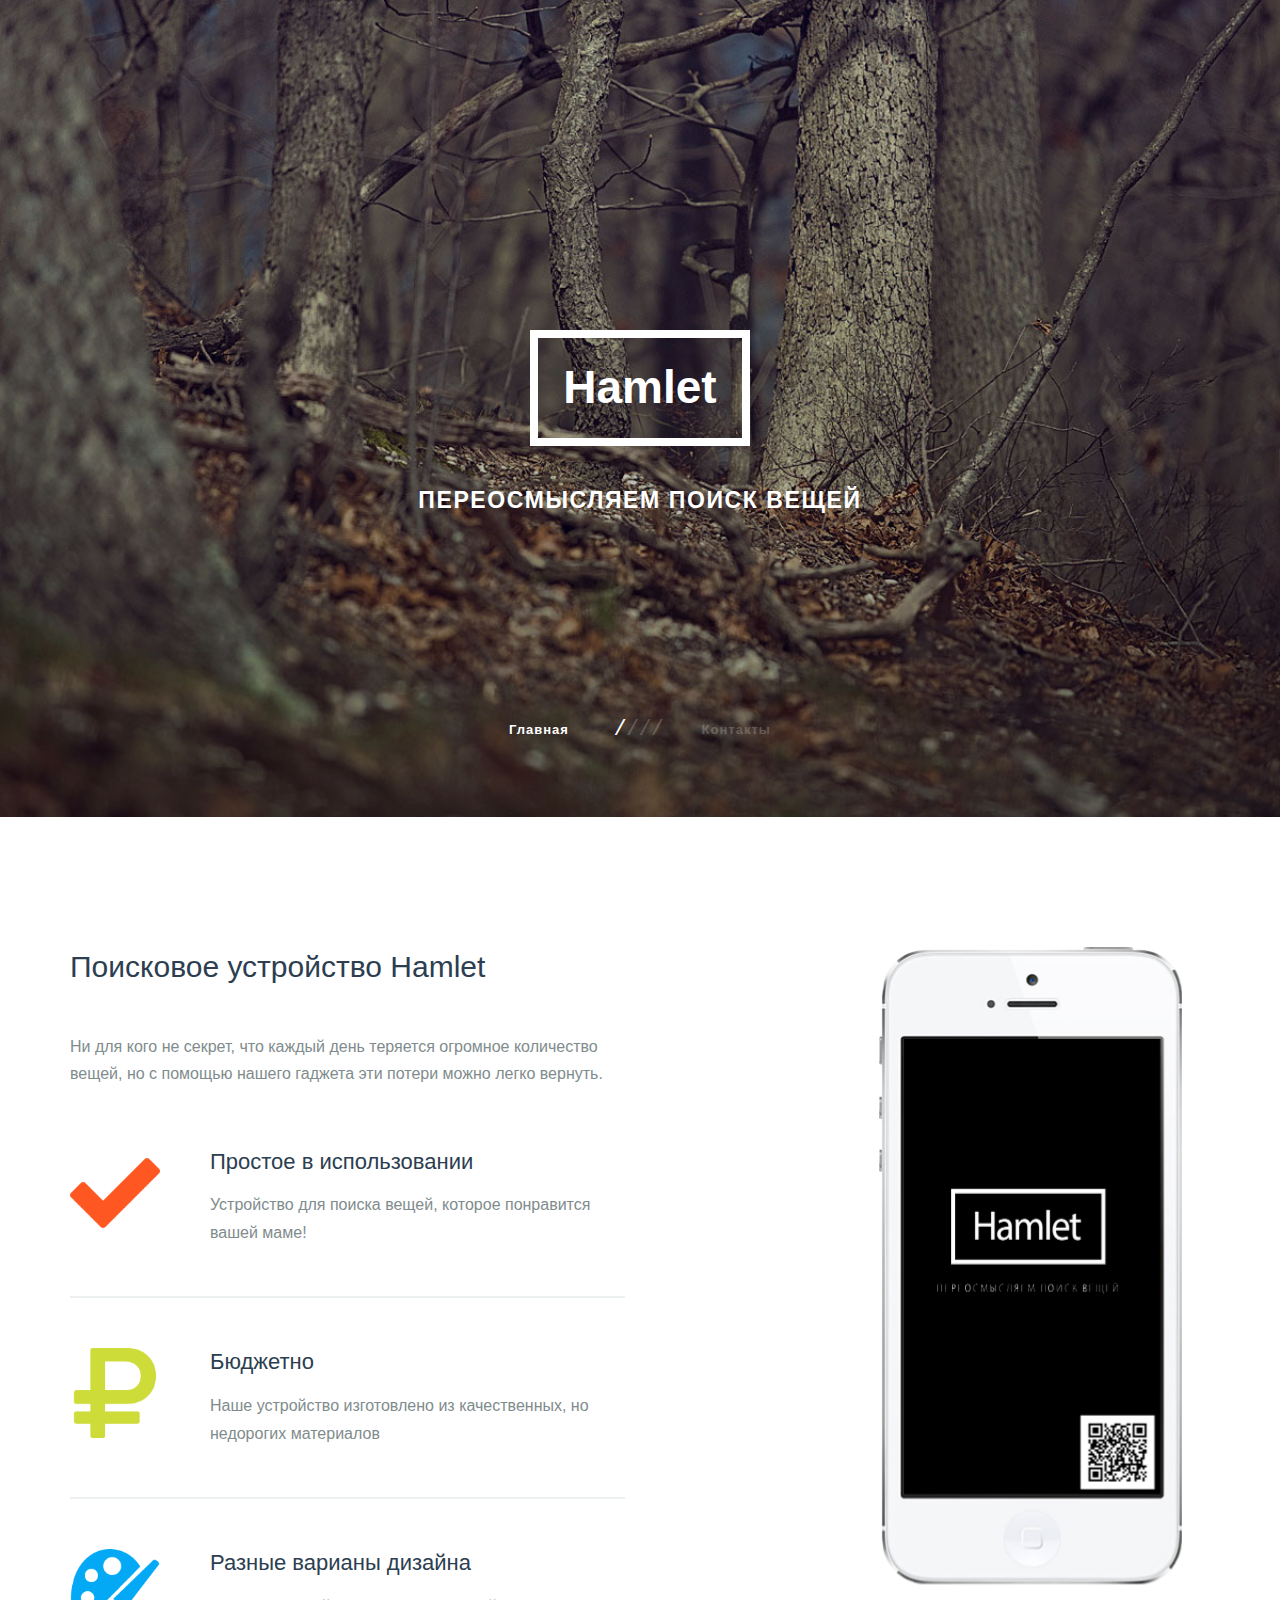
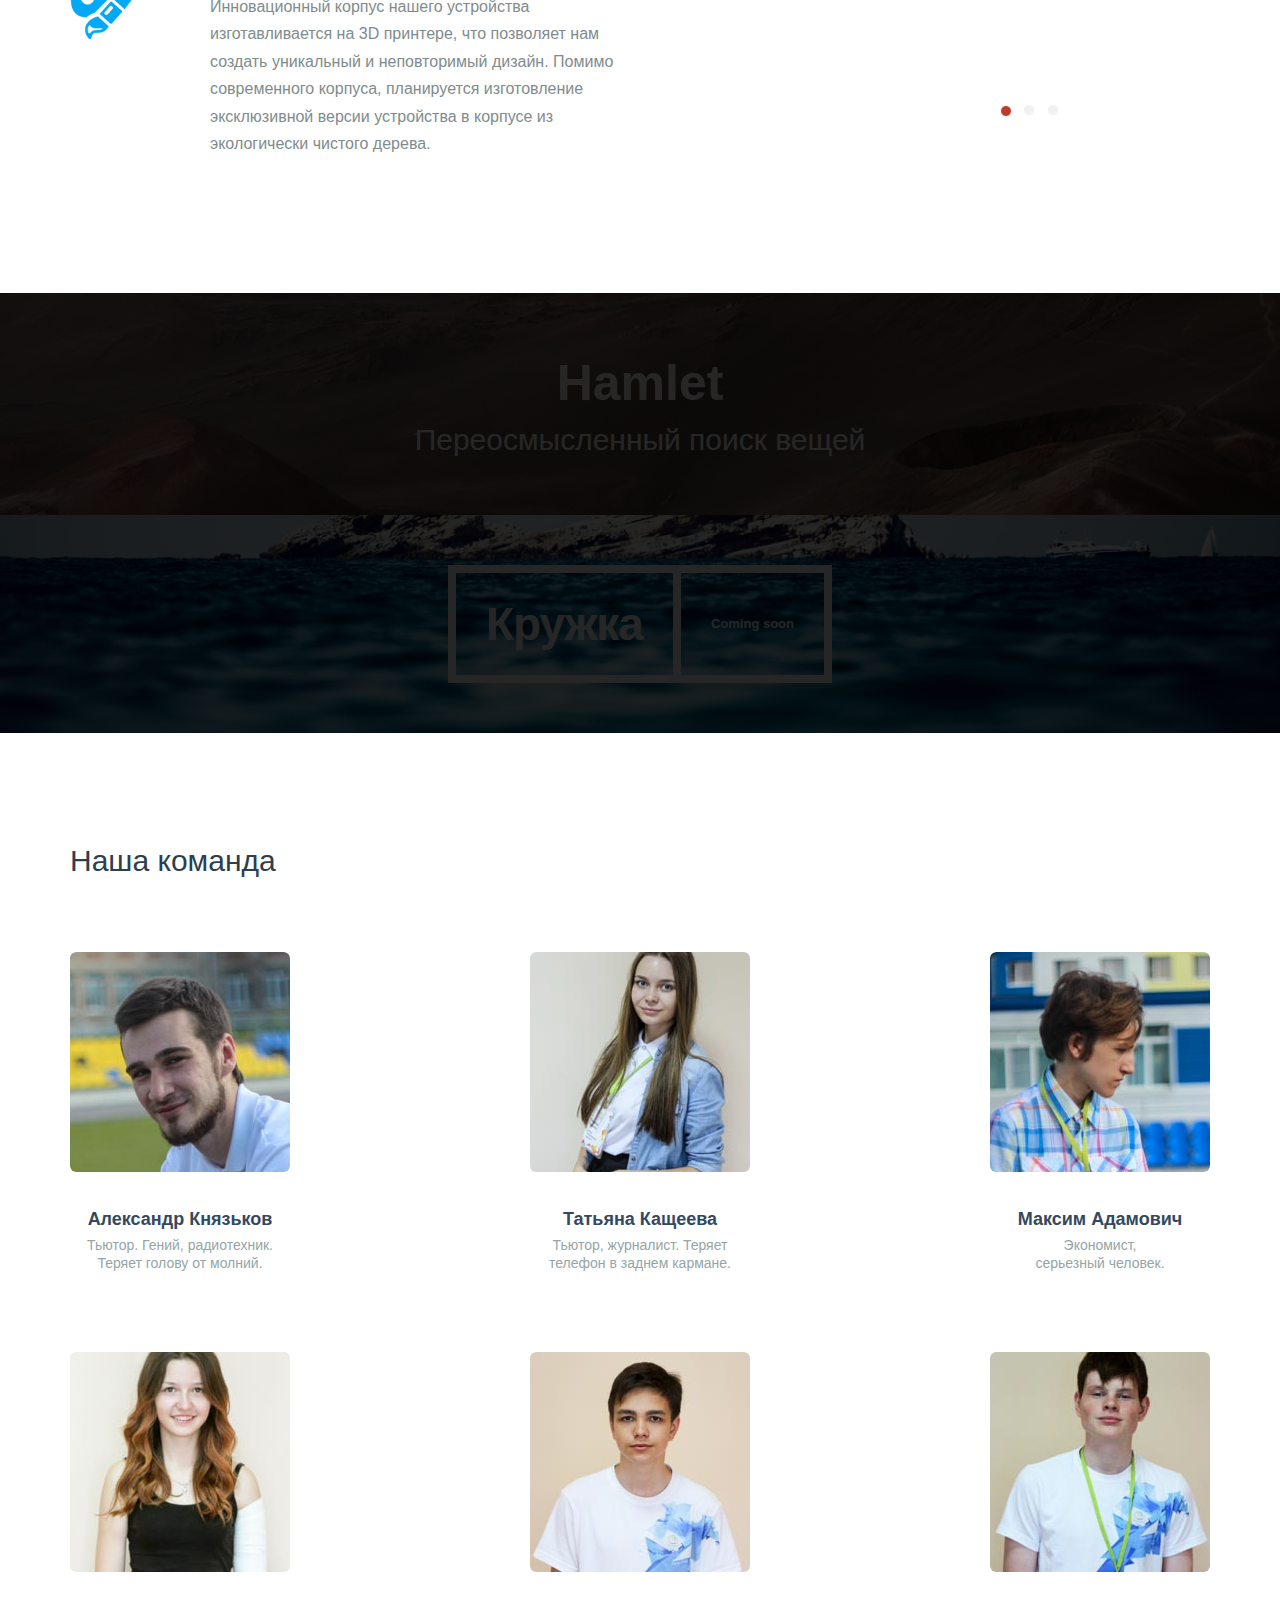
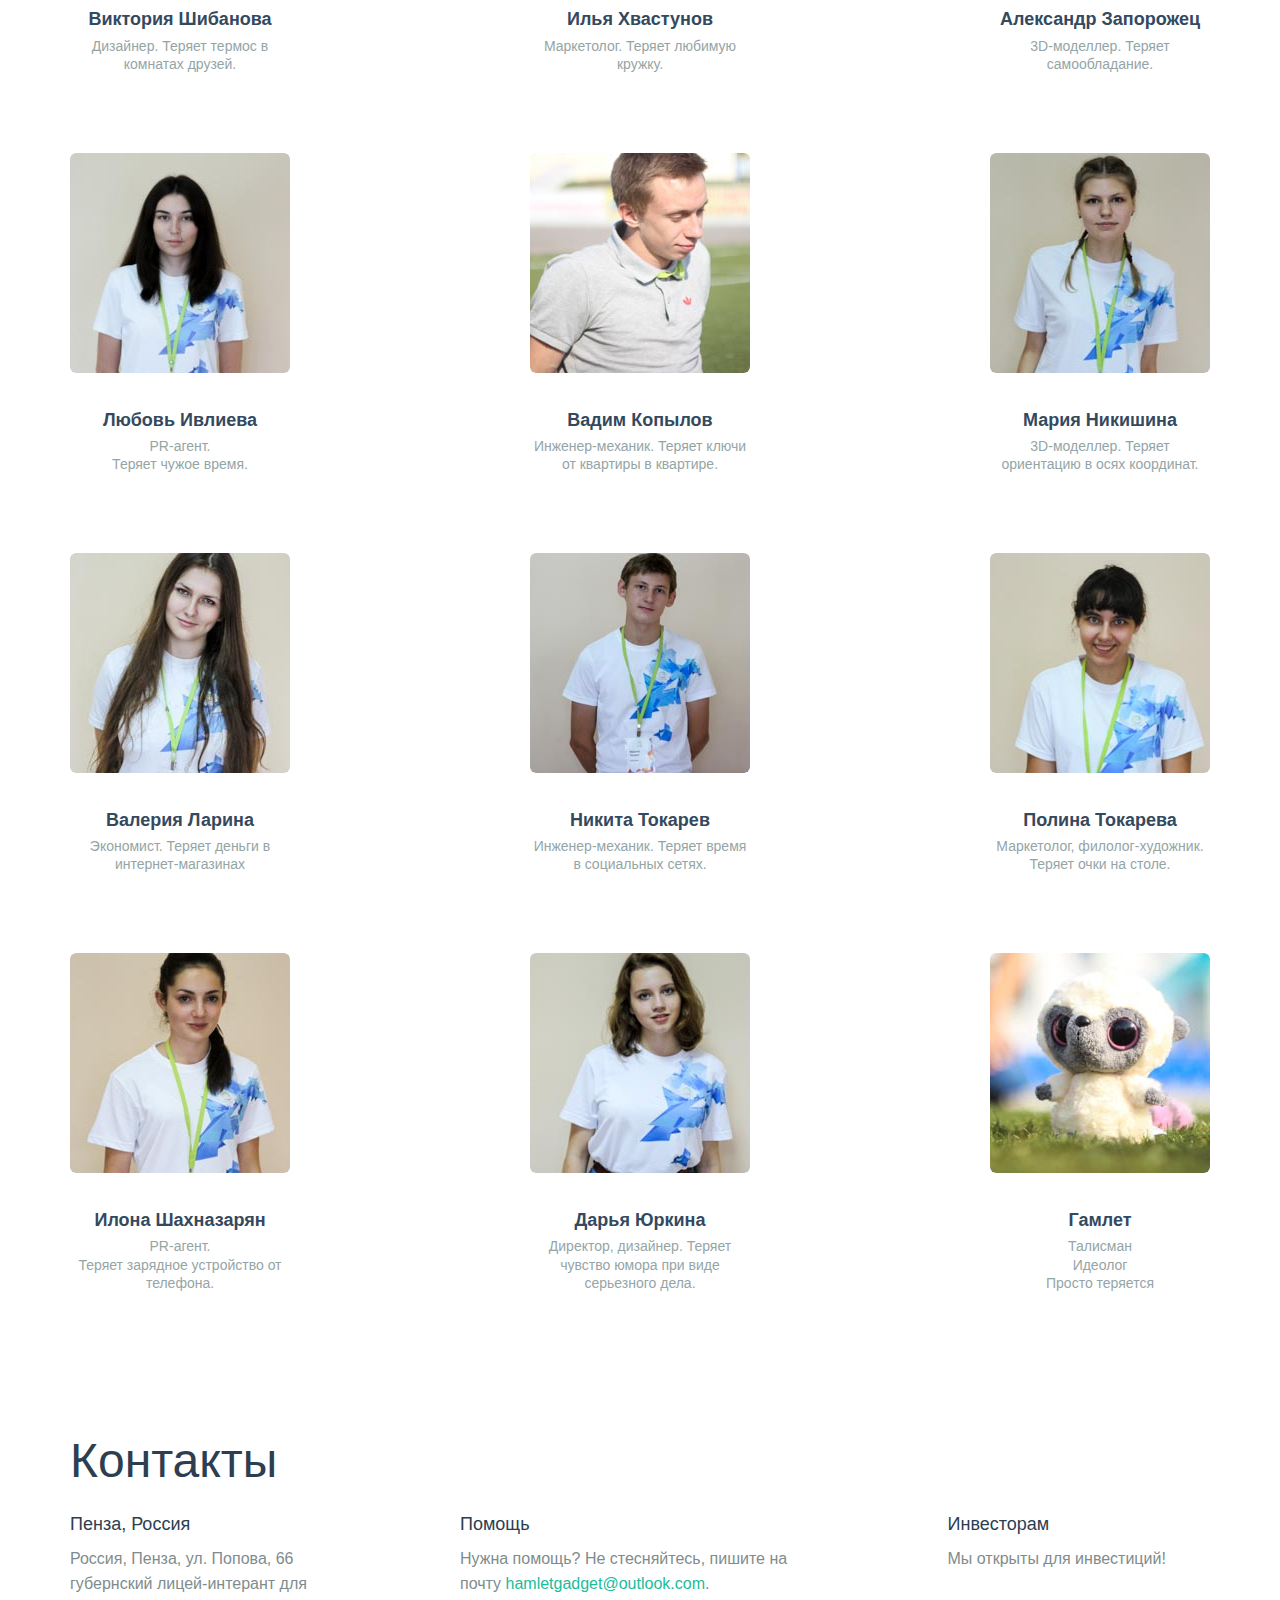
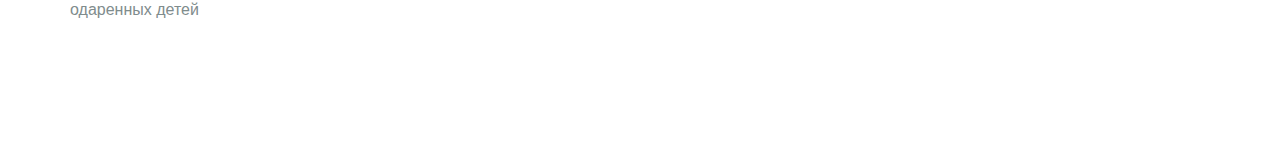
==== index.html @ 551af7e6 "TeenGrad Day One Edition" ====
<!DOCTYPE html>
    <!-- 
    ************ Project Description ************
    Project name:
    Short description:
    Project theme:
    Team:
    Web-developer:
    Notes:
    ************ Project Description ************ -->
    <html lang="en">
      <head>
        <meta charset="utf-8">
        <title>Hamlet - Переосмысленный поиск вещей</title>
        <meta name="apple-mobile-web-app-capable" content="yes" />
        <meta name="viewport" content="width=device-width, initial-scale=1.0, maximum-scale=1.0, user-scalable=no" />
        <meta name="apple-mobile-web-app-status-bar-style" content="black" />
         <!-- Including a lots of things! Probably, I don't know that made this fragment of a code! Certainly I joked!-->
        <link rel="shortcut icon" href="flat-ui/images/favicon.ico">
        <link rel="stylesheet" href="flat-ui/bootstrap/css/bootstrap.css">
        <link rel="stylesheet" href="flat-ui/css/flat-ui.css">
        <!-- end -->
        <!-- Using only with Flat-UI (free)-->
        <link rel="stylesheet" href="common-files/css/icon-font.css">
        <!-- end -->
        <!-- Including CSS files to our project! Do you know for what?-->
        <link rel="stylesheet" href="common-files/css/animations.css">
        <link rel="stylesheet" href="ui-kit/ui-kit-header/css/ui-kit-styles.css">
        <link rel="stylesheet" href="ui-kit/ui-kit-content/css/ui-kit-styles.css">
        <link rel="stylesheet" href="ui-kit/ui-kit-projects/css/ui-kit-styles.css">
        <link rel="stylesheet" href="ui-kit/ui-kit-crew/css/ui-kit-styles.css">
        <link rel="stylesheet" href="ui-kit/ui-kit-contacts/css/ui-kit-styles.css">
        <link rel="stylesheet" href="ui-kit/ui-kit-footer/css/ui-kit-styles.css">
          
        <!-- end -->
      </head>
      <body>
        <style>
body {
    padding-top: 0
}
        </style>

<section class="header-9-sub bg-midnight-blue">
    <div class="background">&nbsp;</div>
    <div class="container">
        <div class="row">
            <div class="col-sm-6 col-sm-offset-3">
                <div class="hero-unit bordered">
                    <p class="wide-text">Hamlet</p>
                </div>
                <p class="wide-text text-warning">Переосмысляем поиск вещей</p>
            </div>
        </div>
        <div class="nav-steps">
            <a href="#" class="active">Главная</a>
            <div class="steps-selectors">
                <a href="#" class="active">/</a>
                <a href="#features">/</a>
                <a href="#projects">/</a>
                <a href="#team">/</a>
            </div>
            <a href="#contacts">Контакты</a>
        </div>
    </div>
</section>

<section class="content-10">
    <div class="container" id="features">
        <div class="row">
            <div class="col-sm-6">
                <h3>Поисковое устройство Hamlet</h3>
                <p>Ни для кого не секрет, что каждый день теряется огромное количество вещей, но с помощью нашего гаджета эти потери можно легко вернуть. </p>
                <div class="features">
                    <div class="box">
                        <img src="common-files/img/icons/Checked.png" width="90" height="90" alt="">
                        <h6>Простое в использовании</h6>
                        <p>Устройство для поиска вещей, которое понравится вашей маме!</p>
                    </div>
                    <div class="box">
                        <img src="common-files/img/icons/Ruble.png" width="90" height="90" alt="">
                        <h6>Бюджетно</h6>
                        <p>Наше устройство изготовлено из качественных, но недорогих материалов</p>
                    </div>
                    <div class="box">
                        <img src="common-files/img/icons/Design.png" width="90" height="90" alt="">
                        <h6>Разные варианы дизайна</h6>
                        <p>Инновационный корпус нашего устройства изготавливается на 3D принтере, что позволяет нам создать уникальный и неповторимый дизайн. Помимо современного корпуса, планируется изготовление эксклюзивной версии устройства в корпусе из экологически чистого дерева.</p>
                    </div>
                </div>
            </div>
            <div class="col-sm-4 col-sm-offset-2 text-center">
                <div id="c-10_myCarousel" class="carousel slide">
                    <div class="carousel-inner">
                        <div class="item active">
                            <img src="common-files/img/content/iphone@2x.png" width="303" height="636" alt="">
                        </div>
                        <div class="item">
                            <img src="common-files/img/content/iphone-n@2x.png" width="303" height="636" alt="">
                        </div>
                        <div class="item">
                            <img src="common-files/img/content/iphone@2x.png" width="303" height="636" alt="">
                        </div>
                    </div>
                    <ol class="carousel-indicators">
                        <li data-target="#c-10_myCarousel" data-slide-to="0" class="active"></li>
                        <li data-target="#c-10_myCarousel" data-slide-to="1"></li>
                        <li data-target="#c-10_myCarousel" data-slide-to="2"></li>
                    </ol>
                </div>
            </div>
        </div>
    </div>
</section>
<section class="projects-2" id="projects">
    <div class="project-1 v-center">
        <div><!--v-center-->
            <div class="container">
                <h1>Hamlet</h1>
                <p>Переосмысленный поиск вещей</p>
            </div>
            <!--/.container-->
        </div>
        <!--/v-center-->
    </div>
    <div class="project-2 v-center">
        <div><!--v-center-->
            <div class="container">
                <div class="hero-unit">
                    <h1>Кружка</h1>
                    <p>Coming soon</p>
                </div>
            </div>
            <!--/.container-->
        </div>
        <!--/v-center-->
    </div>
</section>
<section class="crew-1" id="team">
    <div class="container">
        <h3>Наша команда</h3>
        <div class="members">
            <div class="member-wrapper">
                <div class="member">
                    <div class="photo-wrapper">
                        <div class="photo"><img src="common-files/img/team/hamlet-11.jpg" alt="" style="display: none;"></div>
                        <div class="overlay"><span class="fui-eye"></span></div>
                    </div>
                    <div class="info">
                        <div class="name">Александр Князьков </div>
                        Тьютор. Гений, радиотехник. Теряет голову от молний.
                    </div>
                </div>
            </div>
            <div class="member-wrapper">
                <div class="member">
                    <div class="photo-wrapper">
                        <div class="photo"><img src="common-files/img/team/hamlet-10.jpg" alt="" style="display: none;"></div>
                        <div class="overlay"><span class="fui-eye"></span></div>
                    </div>
                    <div class="info">
                        <div class="name">Татьяна Кащеева </div>
                       Тьютор, журналист. Теряет телефон в заднем кармане.
                    </div>
                </div>
            </div>
            <div class="member-wrapper">
                <div class="member">
                    <div class="photo-wrapper">
                        <div class="photo"><img src="common-files/img/team/hamlet-12.jpg" alt="" style="display: none;"></div>
                        <div class="overlay"><span class="fui-eye"></span></div>
                    </div>
                    <div class="info">
                        <div class="name">Максим Адамович </div>
                        Экономист, </br>серьезный человек.
                    </div>
                </div>
            </div>
        </div>
        <div class="members">
            <div class="member-wrapper">
                <div class="member">
                    <div class="photo-wrapper">
                        <div class="photo"><img src="common-files/img/team/hamlet-4.jpg" alt="" style="display: none;"></div>
                        <div class="overlay"><span class="fui-eye"></span></div>
                    </div>
                    <div class="info">
                        <div class="name">Виктория Шибанова </div>
                        Дизайнер. Теряет термос в комнатах друзей.
                    </div>
                </div>
            </div>
            <div class="member-wrapper">
                <div class="member">
                    <div class="photo-wrapper">
                        <div class="photo"><img src="common-files/img/team/hamlet-1.jpg" alt="" style="display: none;"></div>
                        <div class="overlay"><span class="fui-eye"></span></div>
                    </div>
                    <div class="info">
                        <div class="name">Илья Хвастунов </div>
                        Маркетолог. Теряет любимую кружку.
                    </div>
                </div>
            </div>
            <div class="member-wrapper">
                <div class="member">
                    <div class="photo-wrapper">
                        <div class="photo"><img src="common-files/img/team/hamlet-2.jpg" alt="" style="display: none;"></div>
                        <div class="overlay"><span class="fui-eye"></span></div>
                    </div>
                    <div class="info">
                        <div class="name">Александр Запорожец </div>
                        3D-моделлер. Теряет самообладание.
                    </div>
                </div>
            </div>
        </div>
                <div class="members">
            <div class="member-wrapper">
                <div class="member">
                    <div class="photo-wrapper">
                        <div class="photo"><img src="common-files/img/team/hamlet-8.jpg" alt="" style="display: none;"></div>
                        <div class="overlay"><span class="fui-eye"></span></div>
                    </div>
                    <div class="info">
                        <div class="name">Любовь Ивлиева   </div>
                        PR-агент.</br>Теряет чужое время.
                    </div>
                </div>
            </div>
            <div class="member-wrapper">
                <div class="member">
                    <div class="photo-wrapper">
                        <div class="photo"><img src="common-files/img/team/hamlet-15.jpg" alt="" style="display: none;"></div>
                        <div class="overlay"><span class="fui-eye"></span></div>
                    </div>
                    <div class="info">
                        <div class="name">Вадим Копылов </div>
                        Инженер-механик. Теряет ключи от квартиры в квартире.
                    </div>
                </div>
            </div>
            <div class="member-wrapper">
                <div class="member">
                    <div class="photo-wrapper">
                        <div class="photo"><img src="common-files/img/team/hamlet-6.jpg" alt="" style="display: none;"></div>
                        <div class="overlay"><span class="fui-eye"></span></div>
                    </div>
                    <div class="info">
                        <div class="name">Мария Никишина </div>
                        3D-моделлер. Теряет ориентацию в осях координат. 
                    </div>
                </div>
            </div>
            </div>
        <div class="members">
            <div class="member-wrapper">
                <div class="member">
                    <div class="photo-wrapper">
                        <div class="photo"><img src="common-files/img/team/hamlet-7.jpg" alt="" style="display: none;"></div>
                        <div class="overlay"><span class="fui-eye"></span></div>
                    </div>
                    <div class="info">
                        <div class="name">Валерия Ларина</div>
                       Экономист. Теряет деньги в интернет-магазинах
                    </div>
                </div>
            </div>
            <div class="member-wrapper">
                <div class="member">
                    <div class="photo-wrapper">
                        <div class="photo"><img src="common-files/img/team/hamlet-14.jpg" alt="" style="display: none;"></div>
                        <div class="overlay"><span class="fui-eye"></span></div>
                    </div>
                    <div class="info">
                        <div class="name">Никита Токарев  </div>
Инженер-механик. Теряет время в социальных сетях.
                    </div>
                </div>
            </div>
<div class="member-wrapper">
                <div class="member">
                    <div class="photo-wrapper">
                        <div class="photo"><img src="common-files/img/team/hamlet-3.jpg" alt="" style="display: none;"></div>
                        <div class="overlay"><span class="fui-eye"></span></div>
                    </div>
                    <div class="info">
                        <div class="name">Полина Токарева </div>
Маркетолог, филолог-художник. Теряет очки на столе.
                    </div>
                </div>
            </div>
        </div>
                    <div class="members">
            <div class="member-wrapper">
                <div class="member">
                    <div class="photo-wrapper">
                        <div class="photo"><img src="common-files/img/team/hamlet-5.jpg" alt="" style="display: none;"></div>
                        <div class="overlay"><span class="fui-eye"></span></div>
                    </div>
                    <div class="info">
                        <div class="name">Илона Шахназарян </div>
                        PR-агент.</br> Теряет зарядное устройство от телефона.
                    </div>
                </div>
            </div>
            <div class="member-wrapper">
                <div class="member">
                    <div class="photo-wrapper">
                        <div class="photo"><img src="common-files/img/team/hamlet-9.jpg" alt="" style="display: none;"></div>
                        <div class="overlay"><span class="fui-eye"></span></div>
                    </div>
                    <div class="info">
                        <div class="name">Дарья Юркина </div>
Директор, дизайнер. Теряет чувство юмора при виде серьезного дела.
                    </div>
                </div>
            </div>
<div class="member-wrapper">
                <div class="member">
                    <div class="photo-wrapper">
                        <div class="photo"><img src="common-files/img/team/hamlet-13.jpg" alt="" style="display: none;"></div>
                        <div class="overlay"><span class="fui-eye"></span></div>
                    </div>
                    <div class="info">
                        <div class="name">Гамлет</div>
                        Талисман</br>
                        Идеолог</br> 
                        Просто теряется</br>   
                    </div>
                </div>
            </div>
        </div>
    </div>
    <!--/.container-->
</section>
<section class="contacts-5" id="contacts">
    <div class="container">
        <h1>Контакты</h1>
        <div class="row">
            <div class="col-sm-3">
                <div class="box box-first">
                    <h6>Пенза, Россия</h6>
                    <p>Россия,	Пенза,	ул. Попова, 66 губернский лицей-интерант для одаренных детей</p>
                </div>
                <br class="hidden-xs">
            </div>
            <div class="col-sm-4 col-sm-offset-1 box">
                <h6>Помощь</h6>
                <p>Нужна помощь? Не стесняйтесь, пишите на почту <a href="malito:hamletgadget@outlook.com">hamletgadget@outlook.com</a>.</p>
            </div>
            <div class="col-sm-3 col-sm-offset-1 box">
                <h6>Инвесторам</h6>
                <p>Мы открыты для инвестиций!</p>
            </div>
        </div>
    </div>
</section>

    <!-- Professional secret of web-dev Ilya Khvastunov -->
    <script src="common-files/js/jquery-1.10.2.min.js"></script>
    <script src="flat-ui/js/bootstrap.min.js"></script>
    <script src="common-files/js/modernizr.custom.js"></script>
    <script src="common-files/js/page-transitions.js"></script>
    <script src="common-files/js/jquery.backgroundvideo.min.js"></script>
    <script src="common-files/js/froogaloop.min.js"></script>
    <script src="common-files/js/startup-kit.js"></script>
      </body>
      <!--
      *** Developer Copyright ***
      © Copyright 2014 Ilya Khvastunov - *Project name*
      All rights reserved!
      !-->
      </html>
---- flat-ui/css/flat-ui.css ----
@font-face {
  font-family: 'Lato';
  src: url('../fonts/lato/lato-black.eot');
  src: url('../fonts/lato/lato-black.eot?#iefix') format('embedded-opentype'), url('../fonts/lato/lato-black.woff') format('woff'), url('../fonts/lato/lato-black.ttf') format('truetype'), url('../fonts/lato/lato-black.svg#latoblack') format('svg');
  font-weight: 900;
  font-style: normal;
}
@font-face {
  font-family: 'Lato';
  src: url('../fonts/lato/lato-bold.eot');
  src: url('../fonts/lato/lato-bold.eot?#iefix') format('embedded-opentype'), url('../fonts/lato/lato-bold.woff') format('woff'), url('../fonts/lato/lato-bold.ttf') format('truetype'), url('../fonts/lato/lato-bold.svg#latobold') format('svg');
  font-weight: bold;
  font-style: normal;
}
@font-face {
  font-family: 'Lato';
  src: url('../fonts/lato/lato-bolditalic.eot');
  src: url('../fonts/lato/lato-bolditalic.eot?#iefix') format('embedded-opentype'), url('../fonts/lato/lato-bolditalic.woff') format('woff'), url('../fonts/lato/lato-bolditalic.ttf') format('truetype'), url('../fonts/lato/lato-bolditalic.svg#latobold-italic') format('svg');
  font-weight: bold;
  font-style: italic;
}
@font-face {
  font-family: 'Lato';
  src: url('../fonts/lato/lato-italic.eot');
  src: url('../fonts/lato/lato-italic.eot?#iefix') format('embedded-opentype'), url('../fonts/lato/lato-italic.woff') format('woff'), url('../fonts/lato/lato-italic.ttf') format('truetype'), url('../fonts/lato/lato-italic.svg#latoitalic') format('svg');
  font-weight: normal;
  font-style: italic;
}
@font-face {
  font-family: 'Lato';
  src: url('../fonts/lato/lato-light.eot');
  src: url('../fonts/lato/lato-light.eot?#iefix') format('embedded-opentype'), url('../fonts/lato/lato-light.woff') format('woff'), url('../fonts/lato/lato-light.ttf') format('truetype'), url('../fonts/lato/lato-light.svg#latolight') format('svg');
  font-weight: 300;
  font-style: normal;
}
@font-face {
  font-family: 'Lato';
  src: url('../fonts/lato/lato-regular.eot');
  src: url('../fonts/lato/lato-regular.eot?#iefix') format('embedded-opentype'), url('../fonts/lato/lato-regular.woff') format('woff'), url('../fonts/lato/lato-regular.ttf') format('truetype'), url('../fonts/lato/lato-regular.svg#latoregular') format('svg');
  font-weight: normal;
  font-style: normal;
}
@font-face {
  font-family: "Flat-UI-Icons";
  src: url('../fonts/flat-ui-icons-regular.eot');
  src: url('../fonts/flat-ui-icons-regular.eot?#iefix') format('embedded-opentype'), url('../fonts/flat-ui-icons-regular.woff') format('woff'), url('../fonts/flat-ui-icons-regular.ttf') format('truetype'), url('../fonts/flat-ui-icons-regular.svg#flat-ui-icons-regular') format('svg');
  font-weight: normal;
  font-style: normal;
}
/* Use the following CSS code if you want to use data attributes for inserting your icons */
[data-icon]:before {
  font-family: 'Flat-UI-Icons';
  content: attr(data-icon);
  speak: none;
  font-weight: normal;
  font-variant: normal;
  text-transform: none;
  -webkit-font-smoothing: antialiased;
  -moz-osx-font-smoothing: grayscale;
}
/* Use the following CSS code if you want to have a class per icon */
/*
Instead of a list of all class selectors,
you can use the generic selector below, but it's slower:
[class*="fui-"] {
*/
.fui-arrow-right,
.fui-arrow-left,
.fui-cmd,
.fui-check-inverted,
.fui-heart,
.fui-location,
.fui-plus,
.fui-check,
.fui-cross,
.fui-list,
.fui-new,
.fui-video,
.fui-photo,
.fui-volume,
.fui-time,
.fui-eye,
.fui-chat,
.fui-search,
.fui-user,
.fui-mail,
.fui-lock,
.fui-gear,
.fui-radio-unchecked,
.fui-radio-checked,
.fui-checkbox-unchecked,
.fui-checkbox-checked,
.fui-calendar-solid,
.fui-pause,
.fui-play,
.fui-check-inverted-2 {
  display: inline-block;
  font-family: 'Flat-UI-Icons';
  speak: none;
  font-style: normal;
  font-weight: normal;
  font-variant: normal;
  text-transform: none;
  -webkit-font-smoothing: antialiased;
  -moz-osx-font-smoothing: grayscale;
}
.fui-arrow-right:before {
  content: "\e02c";
}
.fui-arrow-left:before {
  content: "\e02d";
}
.fui-cmd:before {
  content: "\e02f";
}
.fui-check-inverted:before {
  content: "\e006";
}
.fui-heart:before {
  content: "\e007";
}
.fui-location:before {
  content: "\e008";
}
.fui-plus:before {
  content: "\e009";
}
.fui-check:before {
  content: "\e00a";
}
.fui-cross:before {
  content: "\e00b";
}
.fui-list:before {
  content: "\e00c";
}
.fui-new:before {
  content: "\e00d";
}
.fui-video:before {
  content: "\e00e";
}
.fui-photo:before {
  content: "\e00f";
}
.fui-volume:before {
  content: "\e010";
}
.fui-time:before {
  content: "\e011";
}
.fui-eye:before {
  content: "\e012";
}
.fui-chat:before {
  content: "\e013";
}
.fui-search:before {
  content: "\e01c";
}
.fui-user:before {
  content: "\e01d";
}
.fui-mail:before {
  content: "\e01e";
}
.fui-lock:before {
  content: "\e01f";
}
.fui-gear:before {
  content: "\e024";
}
.fui-radio-unchecked:before {
  content: "\e02b";
}
.fui-radio-checked:before {
  content: "\e032";
}
.fui-checkbox-unchecked:before {
  content: "\e033";
}
.fui-checkbox-checked:before {
  content: "\e034";
}
.fui-calendar-solid:before {
  content: "\e022";
}
.fui-pause:before {
  content: "\e03b";
}
.fui-play:before {
  content: "\e03c";
}
.fui-check-inverted-2:before {
  content: "\e000";
}
.dropdown-arrow-inverse {
  border-bottom-color: #34495e !important;
  border-top-color: #34495e !important;
}
body {
  font-family: "Lato", Helvetica, Arial, sans-serif;
  font-size: 18px;
  line-height: 1.72222;
  color: #34495e;
  background-color: #ffffff;
}
a {
  color: #16a085;
  text-decoration: none;
  -webkit-transition: 0.25s;
  transition: 0.25s;
}
a:hover,
a:focus {
  color: #1abc9c;
  text-decoration: none;
}
a:focus {
  outline: none;
}
.img-rounded {
  border-radius: 6px;
}
.img-thumbnail {
  padding: 4px;
  line-height: 1.72222;
  background-color: #ffffff;
  border: 2px solid #bdc3c7;
  border-radius: 6px;
  -webkit-transition: all 0.25s ease-in-out;
  transition: all 0.25s ease-in-out;
  display: inline-block;
  max-width: 100%;
  height: auto;
}
.img-comment {
  font-size: 15px;
  line-height: 1.2;
  font-style: italic;
  margin: 24px 0;
}
h1,
h2,
h3,
h4,
h5,
h6,
.h1,
.h2,
.h3,
.h4,
.h5,
.h6 {
  font-family: inherit;
  font-weight: 700;
  line-height: 1.1;
  color: inherit;
}
h1 small,
h2 small,
h3 small,
h4 small,
h5 small,
h6 small,
.h1 small,
.h2 small,
.h3 small,
.h4 small,
.h5 small,
.h6 small {
  color: #e7e9ec;
}
h1,
h2,
h3 {
  margin-top: 30px;
  margin-bottom: 15px;
}
h4,
h5,
h6 {
  margin-top: 15px;
  margin-bottom: 15px;
}
h6 {
  font-weight: normal;
}
h1,
.h1 {
  font-size: 61px;
}
h2,
.h2 {
  font-size: 53px;
}
h3,
.h3 {
  font-size: 40px;
}
h4,
.h4 {
  font-size: 29px;
}
h5,
.h5 {
  font-size: 28px;
}
h6,
.h6 {
  font-size: 24px;
}
p {
  font-size: 18px;
  line-height: 1.72222;
  margin: 0 0 15px;
}
.lead {
  margin-bottom: 30px;
  font-size: 28px;
  line-height: 1.46428571;
  font-weight: 300;
}
@media (min-width: 768px) {
  .lead {
    font-size: 30.006px;
  }
}
small,
.small {
  font-size: 83%;
  line-height: 2.067;
}
.text-muted {
  color: #bdc3c7;
}
.text-inverse {
  color: #ffffff;
}
.text-primary {
  color: #1abc9c;
}
a.text-primary:hover {
  color: #15967d;
}
.text-warning {
  color: #f1c40f;
}
a.text-warning:hover {
  color: #c19d0c;
}
.text-danger {
  color: #e74c3c;
}
a.text-danger:hover {
  color: #b93d30;
}
.text-success {
  color: #2ecc71;
}
a.text-success:hover {
  color: #25a35a;
}
.text-info {
  color: #3498db;
}
a.text-info:hover {
  color: #2a7aaf;
}
.bg-primary {
  color: #ffffff;
  background-color: #34495e;
}
a.bg-primary:hover {
  background-color: #222f3d;
}
.bg-success {
  background-color: #dff0d8;
}
a.bg-success:hover {
  background-color: #c1e2b3;
}
.bg-info {
  background-color: #d9edf7;
}
a.bg-info:hover {
  background-color: #afd9ee;
}
.bg-warning {
  background-color: #fcf8e3;
}
a.bg-warning:hover {
  background-color: #f7ecb5;
}
.bg-danger {
  background-color: #f2dede;
}
a.bg-danger:hover {
  background-color: #e4b9b9;
}
.page-header {
  padding-bottom: 14px;
  margin: 60px 0 30px;
  border-bottom: 1px solid #e7e9ec;
}
ul,
ol {
  margin-bottom: 15px;
}
dl {
  margin-bottom: 30px;
}
dt,
dd {
  line-height: 1.72222;
}
@media (min-width: 768px) {
  .dl-horizontal dt {
    width: 160px;
  }
  .dl-horizontal dd {
    margin-left: 180px;
  }
}
abbr[title],
abbr[data-original-title] {
  border-bottom: 1px dotted #bdc3c7;
}
blockquote {
  border-left: 3px solid #e7e9ec;
  padding: 0 0 0 16px;
  margin: 0 0 30px;
}
blockquote p {
  font-size: 20px;
  line-height: 1.55;
  font-weight: normal;
  margin-bottom: .4em;
}
blockquote small,
blockquote .small {
  font-size: 18px;
  line-height: 1.72222;
  font-style: italic;
  color: inherit;
}
blockquote small:before,
blockquote .small:before {
  content: "";
}
blockquote.pull-right {
  padding-right: 16px;
  padding-left: 0;
  border-right: 3px solid #e7e9ec;
  border-left: 0;
}
blockquote.pull-right small:after {
  content: "";
}
address {
  margin-bottom: 30px;
  line-height: 1.72222;
}
code,
kbd,
pre,
samp {
  font-family: Monaco, Menlo, Consolas, "Courier New", monospace;
}
code {
  padding: 2px 6px;
  font-size: 85%;
  color: #c7254e;
  background-color: #f9f2f4;
  border-radius: 4px;
}
kbd {
  padding: 2px 6px;
  font-size: 85%;
  color: #ffffff;
  background-color: #34495e;
  border-radius: 4px;
  box-shadow: none;
}
pre {
  padding: 8px;
  margin: 0 0 15px;
  font-size: 13px;
  line-height: 1.72222;
  color: inherit;
  background-color: #ffffff;
  border: 2px solid #e7e9ec;
  border-radius: 6px;
  white-space: pre;
}
.pre-scrollable {
  max-height: 340px;
}
.thumbnail {
  display: block;
  padding: 4px;
  margin-bottom: 5px;
  line-height: 1.72222;
  background-color: #ffffff;
  border: 2px solid #bdc3c7;
  border-radius: 6px;
  -webkit-transition: all 0.25s ease-in-out;
  transition: all 0.25s ease-in-out;
}
.thumbnail > img,
.thumbnail a > img {
  display: block;
  max-width: 100%;
  height: auto;
  margin-left: auto;
  margin-right: auto;
}
a.thumbnail:hover,
a.thumbnail:focus,
a.thumbnail.active {
  border-color: #16a085;
}
.thumbnail .caption {
  padding: 9px;
  color: #34495e;
}
.btn {
  border: none;
  font-size: 15px;
  font-weight: normal;
  line-height: 1.4;
  border-radius: 4px;
  padding: 10px 15px;
  -webkit-font-smoothing: subpixel-antialiased;
  -webkit-transition: border .25s linear, color .25s linear, background-color .25s linear;
  transition: border .25s linear, color .25s linear, background-color .25s linear;
}
.btn:hover,
.btn:focus {
  outline: none;
  color: #ffffff;
}
.btn:active,
.btn.active {
  outline: none;
  -webkit-box-shadow: none;
  box-shadow: none;
}
.btn.disabled,
.btn[disabled],
fieldset[disabled] .btn {
  background-color: #bdc3c7;
  color: rgba(255, 255, 255, 0.75);
  opacity: 0.7;
  filter: alpha(opacity=70);
}
.btn > [class^="fui-"] {
  margin: 0 1px;
  position: relative;
  line-height: 1;
  top: 1px;
}
.btn-xs.btn > [class^="fui-"] {
  font-size: 11px;
  top: 0;
}
.btn-hg.btn > [class^="fui-"] {
  top: 2px;
}
.btn-default {
  color: #ffffff;
  background-color: #bdc3c7;
}
.btn-default:hover,
.btn-default:focus,
.btn-default:active,
.btn-default.active,
.open .dropdown-toggle.btn-default {
  color: #ffffff;
  background-color: #cacfd2;
  border-color: #cacfd2;
}
.btn-default:active,
.btn-default.active,
.open .dropdown-toggle.btn-default {
  background: #a1a6a9;
  border-color: #a1a6a9;
}
.btn-default.disabled,
.btn-default[disabled],
fieldset[disabled] .btn-default,
.btn-default.disabled:hover,
.btn-default[disabled]:hover,
fieldset[disabled] .btn-default:hover,
.btn-default.disabled:focus,
.btn-default[disabled]:focus,
fieldset[disabled] .btn-default:focus,
.btn-default.disabled:active,
.btn-default[disabled]:active,
fieldset[disabled] .btn-default:active,
.btn-default.disabled.active,
.btn-default[disabled].active,
fieldset[disabled] .btn-default.active {
  background-color: #bdc3c7;
  border-color: #bdc3c7;
}
.btn-primary {
  color: #ffffff;
  background-color: #1abc9c;
}
.btn-primary:hover,
.btn-primary:focus,
.btn-primary:active,
.btn-primary.active,
.open .dropdown-toggle.btn-primary {
  color: #ffffff;
  background-color: #48c9b0;
  border-color: #48c9b0;
}
.btn-primary:active,
.btn-primary.active,
.open .dropdown-toggle.btn-primary {
  background: #16a085;
  border-color: #16a085;
}
.btn-primary.disabled,
.btn-primary[disabled],
fieldset[disabled] .btn-primary,
.btn-primary.disabled:hover,
.btn-primary[disabled]:hover,
fieldset[disabled] .btn-primary:hover,
.btn-primary.disabled:focus,
.btn-primary[disabled]:focus,
fieldset[disabled] .btn-primary:focus,
.btn-primary.disabled:active,
.btn-primary[disabled]:active,
fieldset[disabled] .btn-primary:active,
.btn-primary.disabled.active,
.btn-primary[disabled].active,
fieldset[disabled] .btn-primary.active {
  background-color: #1abc9c;
  border-color: #1abc9c;
}
.btn-info {
  color: #ffffff;
  background-color: #3498db;
}
.btn-info:hover,
.btn-info:focus,
.btn-info:active,
.btn-info.active,
.open .dropdown-toggle.btn-info {
  color: #ffffff;
  background-color: #5dade2;
  border-color: #5dade2;
}
.btn-info:active,
.btn-info.active,
.open .dropdown-toggle.btn-info {
  background: #2c81ba;
  border-color: #2c81ba;
}
.btn-info.disabled,
.btn-info[disabled],
fieldset[disabled] .btn-info,
.btn-info.disabled:hover,
.btn-info[disabled]:hover,
fieldset[disabled] .btn-info:hover,
.btn-info.disabled:focus,
.btn-info[disabled]:focus,
fieldset[disabled] .btn-info:focus,
.btn-info.disabled:active,
.btn-info[disabled]:active,
fieldset[disabled] .btn-info:active,
.btn-info.disabled.active,
.btn-info[disabled].active,
fieldset[disabled] .btn-info.active {
  background-color: #3498db;
  border-color: #3498db;
}
.btn-danger {
  color: #ffffff;
  background-color: #e74c3c;
}
.btn-danger:hover,
.btn-danger:focus,
.btn-danger:active,
.btn-danger.active,
.open .dropdown-toggle.btn-danger {
  color: #ffffff;
  background-color: #ec7063;
  border-color: #ec7063;
}
.btn-danger:active,
.btn-danger.active,
.open .dropdown-toggle.btn-danger {
  background: #c44133;
  border-color: #c44133;
}
.btn-danger.disabled,
.btn-danger[disabled],
fieldset[disabled] .btn-danger,
.btn-danger.disabled:hover,
.btn-danger[disabled]:hover,
fieldset[disabled] .btn-danger:hover,
.btn-danger.disabled:focus,
.btn-danger[disabled]:focus,
fieldset[disabled] .btn-danger:focus,
.btn-danger.disabled:active,
.btn-danger[disabled]:active,
fieldset[disabled] .btn-danger:active,
.btn-danger.disabled.active,
.btn-danger[disabled].active,
fieldset[disabled] .btn-danger.active {
  background-color: #e74c3c;
  border-color: #e74c3c;
}
.btn-success {
  color: #ffffff;
  background-color: #2ecc71;
}
.btn-success:hover,
.btn-success:focus,
.btn-success:active,
.btn-success.active,
.open .dropdown-toggle.btn-success {
  color: #ffffff;
  background-color: #58d68d;
  border-color: #58d68d;
}
.btn-success:active,
.btn-success.active,
.open .dropdown-toggle.btn-success {
  background: #27ad60;
  border-color: #27ad60;
}
.btn-success.disabled,
.btn-success[disabled],
fieldset[disabled] .btn-success,
.btn-success.disabled:hover,
.btn-success[disabled]:hover,
fieldset[disabled] .btn-success:hover,
.btn-success.disabled:focus,
.btn-success[disabled]:focus,
fieldset[disabled] .btn-success:focus,
.btn-success.disabled:active,
.btn-success[disabled]:active,
fieldset[disabled] .btn-success:active,
.btn-success.disabled.active,
.btn-success[disabled].active,
fieldset[disabled] .btn-success.active {
  background-color: #2ecc71;
  border-color: #2ecc71;
}
.btn-warning {
  color: #ffffff;
  background-color: #f1c40f;
}
.btn-warning:hover,
.btn-warning:focus,
.btn-warning:active,
.btn-warning.active,
.open .dropdown-toggle.btn-warning {
  color: #ffffff;
  background-color: #f5d313;
  border-color: #f5d313;
}
.btn-warning:active,
.btn-warning.active,
.open .dropdown-toggle.btn-warning {
  background: #cda70d;
  border-color: #cda70d;
}
.btn-warning.disabled,
.btn-warning[disabled],
fieldset[disabled] .btn-warning,
.btn-warning.disabled:hover,
.btn-warning[disabled]:hover,
fieldset[disabled] .btn-warning:hover,
.btn-warning.disabled:focus,
.btn-warning[disabled]:focus,
fieldset[disabled] .btn-warning:focus,
.btn-warning.disabled:active,
.btn-warning[disabled]:active,
fieldset[disabled] .btn-warning:active,
.btn-warning.disabled.active,
.btn-warning[disabled].active,
fieldset[disabled] .btn-warning.active {
  background-color: #f1c40f;
  border-color: #f1c40f;
}
.btn-inverse {
  color: #ffffff;
  background-color: #34495e;
}
.btn-inverse:hover,
.btn-inverse:focus,
.btn-inverse:active,
.btn-inverse.active,
.open .dropdown-toggle.btn-inverse {
  color: #ffffff;
  background-color: #415b76;
  border-color: #415b76;
}
.btn-inverse:active,
.btn-inverse.active,
.open .dropdown-toggle.btn-inverse {
  background: #2c3e50;
  border-color: #2c3e50;
}
.btn-inverse.disabled,
.btn-inverse[disabled],
fieldset[disabled] .btn-inverse,
.btn-inverse.disabled:hover,
.btn-inverse[disabled]:hover,
fieldset[disabled] .btn-inverse:hover,
.btn-inverse.disabled:focus,
.btn-inverse[disabled]:focus,
fieldset[disabled] .btn-inverse:focus,
.btn-inverse.disabled:active,
.btn-inverse[disabled]:active,
fieldset[disabled] .btn-inverse:active,
.btn-inverse.disabled.active,
.btn-inverse[disabled].active,
fieldset[disabled] .btn-inverse.active {
  background-color: #34495e;
  border-color: #34495e;
}
.btn-embossed {
  -webkit-box-shadow: inset 0 -2px 0 rgba(0, 0, 0, 0.15);
  box-shadow: inset 0 -2px 0 rgba(0, 0, 0, 0.15);
}
.btn-embossed.active,
.btn-embossed:active {
  -webkit-box-shadow: inset 0 2px 0 rgba(0, 0, 0, 0.15);
  box-shadow: inset 0 2px 0 rgba(0, 0, 0, 0.15);
}
.btn-wide {
  min-width: 140px;
  padding-left: 30px;
  padding-right: 30px;
}
.btn-link {
  color: #16a085;
}
.btn-link:hover,
.btn-link:focus {
  color: #1abc9c;
  text-decoration: underline;
  background-color: transparent;
}
.btn-link[disabled]:hover,
fieldset[disabled] .btn-link:hover,
.btn-link[disabled]:focus,
fieldset[disabled] .btn-link:focus {
  color: #bdc3c7;
  text-decoration: none;
}
.btn-hg {
  padding: 13px 20px;
  font-size: 22px;
  line-height: 1.227;
  border-radius: 6px;
}
.btn-lg {
  padding: 10px 19px;
  font-size: 17px;
  line-height: 1.471;
  border-radius: 6px;
}
.btn-sm {
  padding: 9px 13px;
  font-size: 13px;
  line-height: 1.385;
  border-radius: 4px;
}
.btn-xs {
  padding: 6px 9px;
  font-size: 12px;
  line-height: 1.083;
  border-radius: 3px;
}
.btn-tip {
  font-weight: 300;
  padding-left: 10px;
  font-size: 92%;
}
.btn-block {
  white-space: normal;
}
.btn-default .caret {
  border-top-color: #ffffff;
}
.btn-primary .caret,
.btn-success .caret,
.btn-warning .caret,
.btn-danger .caret,
.btn-info .caret {
  border-top-color: #ffffff;
}
.dropup .btn-default .caret {
  border-bottom-color: #ffffff;
}
.dropup .btn-primary .caret,
.dropup .btn-success .caret,
.dropup .btn-warning .caret,
.dropup .btn-danger .caret,
.dropup .btn-info .caret {
  border-bottom-color: #ffffff;
}
.btn-group-xs > .btn {
  padding: 6px 9px;
  font-size: 12px;
  line-height: 1.083;
  border-radius: 3px;
}
.btn-group-sm > .btn {
  padding: 9px 13px;
  font-size: 13px;
  line-height: 1.385;
  border-radius: 4px;
}
.btn-group-lg > .btn {
  padding: 10px 19px;
  font-size: 17px;
  line-height: 1.471;
  border-radius: 6px;
}
.btn-group-gh > .btn {
  padding: 13px 20px;
  font-size: 22px;
  line-height: 1.227;
  border-radius: 6px;
}
.btn-group > .btn + .btn {
  margin-left: 0;
}
.btn-group > .btn + .dropdown-toggle {
  border-left: 2px solid rgba(52, 73, 94, 0.15);
  padding-left: 12px;
  padding-right: 12px;
}
.btn-group > .btn + .dropdown-toggle .caret {
  margin-left: 3px;
  margin-right: 3px;
}
.btn-group > .btn.btn-gh + .dropdown-toggle .caret {
  margin-left: 7px;
  margin-right: 7px;
}
.btn-group > .btn.btn-sm + .dropdown-toggle .caret {
  margin-left: 0;
  margin-right: 0;
}
.dropdown-toggle .caret {
  margin-left: 8px;
}
.btn-group > .btn,
.btn-group > .dropdown-menu,
.btn-group > .popover {
  font-weight: 400;
}
.btn-group:focus .dropdown-toggle {
  outline: none;
  -webkit-transition: 0.25s;
  transition: 0.25s;
}
.btn-group.open .dropdown-toggle {
  color: rgba(255, 255, 255, 0.75);
  -webkit-box-shadow: none;
  box-shadow: none;
}
.btn-toolbar .btn.active {
  color: #ffffff;
}
.btn-toolbar .btn > [class^="fui-"] {
  font-size: 16px;
  margin: 0 1px;
}
.caret {
  border-width: 8px 6px;
  border-bottom-color: #34495e;
  border-top-color: #34495e;
  border-style: solid;
  border-bottom-style: none;
  -webkit-transition: 0.25s;
  transition: 0.25s;
  -webkit-transform: scale(1.001, );
  -ms-transform: scale(1.001, );
  transform: scale(1.001, );
}
.dropup .caret,
.dropup .btn-lg .caret,
.navbar-fixed-bottom .dropdown .caret {
  border-bottom-width: 8px;
}
.btn-lg .caret {
  border-top-width: 8px;
  border-right-width: 6px;
  border-left-width: 6px;
}
.select {
  display: inline-block;
  margin-bottom: 10px;
}
[class*="span"] > .select[class*="span"] {
  margin-left: 0;
}
.select[class*="span"] .btn {
  width: 100%;
}
.select.select-block {
  display: block;
  float: none;
  margin-left: 0;
  width: auto;
}
.select.select-block:before,
.select.select-block:after {
  content: " ";
  /* 1 */

  display: table;
  /* 2 */

}
.select.select-block:after {
  clear: both;
}
.select.select-block .btn {
  width: 100%;
}
.select.select-block .dropdown-menu {
  width: 100%;
}
.select .btn {
  width: 220px;
}
.select .btn.btn-hg .filter-option {
  left: 20px;
  right: 40px;
  top: 13px;
}
.select .btn.btn-hg .caret {
  right: 20px;
}
.select .btn.btn-lg .filter-option {
  left: 18px;
  right: 38px;
}
.select .btn.btn-sm .filter-option {
  left: 13px;
  right: 33px;
}
.select .btn.btn-sm .caret {
  right: 13px;
}
.select .btn.btn-xs .filter-option {
  left: 13px;
  right: 33px;
  top: 5px;
}
.select .btn.btn-xs .caret {
  right: 13px;
}
.select .btn .filter-option {
  height: 26px;
  left: 13px;
  overflow: hidden;
  position: absolute;
  right: 33px;
  text-align: left;
  top: 10px;
}
.select .btn .caret {
  position: absolute;
  right: 16px;
  top: 50%;
  margin-top: -3px;
}
.select .btn .dropdown-toggle {
  border-radius: 6px;
}
.select .btn .dropdown-menu {
  min-width: 100%;
}
.select .btn .dropdown-menu dt {
  cursor: default;
  display: block;
  padding: 3px 20px;
}
.select .btn .dropdown-menu li:not(.disabled) > a:hover small {
  color: rgba(255, 255, 255, 0.004);
}
.select .btn .dropdown-menu li > a {
  min-height: 20px;
}
.select .btn .dropdown-menu li > a.opt {
  padding-left: 35px;
}
.select .btn .dropdown-menu li small {
  padding-left: .5em;
}
.select .btn .dropdown-menu li > dt small {
  font-weight: normal;
}
.select .btn > .disabled,
.select .btn .dropdown-menu li.disabled > a {
  cursor: default;
}
.select .caret {
  border-bottom-color: #ffffff;
  border-top-color: #ffffff;
}
legend {
  display: block;
  width: 100%;
  padding: 0;
  margin-bottom: 15px;
  font-size: 24px;
  line-height: inherit;
  color: inherit;
  border-bottom: none;
}
textarea {
  font-size: 20px;
  line-height: 24px;
  padding: 5px 11px;
}
input[type="search"] {
  -webkit-appearance: none !important;
}
label {
  font-weight: normal;
  font-size: 15px;
  line-height: 2.4;
}
.form-control:-moz-placeholder {
  color: #b2bcc5;
}
.form-control::-moz-placeholder {
  color: #b2bcc5;
  opacity: 1;
}
.form-control:-ms-input-placeholder {
  color: #b2bcc5;
}
.form-control::-webkit-input-placeholder {
  color: #b2bcc5;
}
.form-control.placeholder {
  color: #b2bcc5;
}
.form-control {
  border: 2px solid #bdc3c7;
  color: #34495e;
  font-family: "Lato", Helvetica, Arial, sans-serif;
  font-size: 15px;
  line-height: 1.467;
  padding: 8px 12px;
  height: 42px;
  -webkit-appearance: none;
  border-radius: 6px;
  -webkit-box-shadow: none;
  box-shadow: none;
  -webkit-transition: border .25s linear, color .25s linear, background-color .25s linear;
  transition: border .25s linear, color .25s linear, background-color .25s linear;
}
.form-group.focus .form-control,
.form-control:focus {
  border-color: #1abc9c;
  outline: 0;
  -webkit-box-shadow: none;
  box-shadow: none;
}
.form-control[disabled],
.form-control[readonly],
fieldset[disabled] .form-control {
  background-color: #f4f6f6;
  border-color: #d5dbdb;
  color: #d5dbdb;
  cursor: default;
  opacity: 0.7;
  filter: alpha(opacity=70);
}
.form-control.flat {
  border-color: transparent;
}
.form-control.flat:hover {
  border-color: #bdc3c7;
}
.form-control.flat:focus {
  border-color: #1abc9c;
}
.input-sm {
  height: 35px;
  padding: 6px 10px;
  font-size: 13px;
  line-height: 1.462;
  border-radius: 6px;
}
select.input-sm {
  height: 35px;
  line-height: 35px;
}
textarea.input-sm,
select[multiple].input-sm {
  height: auto;
}
.input-lg {
  height: 45px;
  padding: 10px 15px;
  font-size: 17px;
  line-height: 1.235;
  border-radius: 6px;
}
select.input-lg {
  height: 45px;
  line-height: 45px;
}
textarea.input-lg,
select[multiple].input-lg {
  height: auto;
}
.input-hg {
  height: 53px;
  padding: 10px 16px;
  font-size: 22px;
  line-height: 1.318;
  border-radius: 6px;
}
select.input-hg {
  height: 53px;
  line-height: 53px;
}
textarea.input-hg,
select[multiple].input-hg {
  height: auto;
}
.has-warning .help-block,
.has-warning .control-label,
.has-warning .radio,
.has-warning .checkbox,
.has-warning .radio-inline,
.has-warning .checkbox-inline {
  color: #f1c40f;
}
.has-warning .form-control {
  color: #f1c40f;
  border-color: #f1c40f;
  -webkit-box-shadow: none;
  box-shadow: none;
}
.has-warning .form-control:-moz-placeholder {
  color: #f1c40f;
}
.has-warning .form-control::-moz-placeholder {
  color: #f1c40f;
  opacity: 1;
}
.has-warning .form-control:-ms-input-placeholder {
  color: #f1c40f;
}
.has-warning .form-control::-webkit-input-placeholder {
  color: #f1c40f;
}
.has-warning .form-control.placeholder {
  color: #f1c40f;
}
.has-warning .form-control:focus {
  border-color: #f1c40f;
  -webkit-box-shadow: none;
  box-shadow: none;
}
.has-warning .input-group-addon {
  color: #f1c40f;
  border-color: #f1c40f;
  background-color: #ffffff;
}
.has-error .help-block,
.has-error .control-label,
.has-error .radio,
.has-error .checkbox,
.has-error .radio-inline,
.has-error .checkbox-inline {
  color: #e74c3c;
}
.has-error .form-control {
  color: #e74c3c;
  border-color: #e74c3c;
  -webkit-box-shadow: none;
  box-shadow: none;
}
.has-error .form-control:-moz-placeholder {
  color: #e74c3c;
}
.has-error .form-control::-moz-placeholder {
  color: #e74c3c;
  opacity: 1;
}
.has-error .form-control:-ms-input-placeholder {
  color: #e74c3c;
}
.has-error .form-control::-webkit-input-placeholder {
  color: #e74c3c;
}
.has-error .form-control.placeholder {
  color: #e74c3c;
}
.has-error .form-control:focus {
  border-color: #e74c3c;
  -webkit-box-shadow: none;
  box-shadow: none;
}
.has-error .input-group-addon {
  color: #e74c3c;
  border-color: #e74c3c;
  background-color: #ffffff;
}
.has-success .help-block,
.has-success .control-label,
.has-success .radio,
.has-success .checkbox,
.has-success .radio-inline,
.has-success .checkbox-inline {
  color: #2ecc71;
}
.has-success .form-control {
  color: #2ecc71;
  border-color: #2ecc71;
  -webkit-box-shadow: none;
  box-shadow: none;
}
.has-success .form-control:-moz-placeholder {
  color: #2ecc71;
}
.has-success .form-control::-moz-placeholder {
  color: #2ecc71;
  opacity: 1;
}
.has-success .form-control:-ms-input-placeholder {
  color: #2ecc71;
}
.has-success .form-control::-webkit-input-placeholder {
  color: #2ecc71;
}
.has-success .form-control.placeholder {
  color: #2ecc71;
}
.has-success .form-control:focus {
  border-color: #2ecc71;
  -webkit-box-shadow: none;
  box-shadow: none;
}
.has-success .input-group-addon {
  color: #2ecc71;
  border-color: #2ecc71;
  background-color: #ffffff;
}
.help-block {
  font-size: 15px;
  margin-bottom: 5px;
  color: inherit;
}
.form-group {
  position: relative;
  margin-bottom: 20px;
}
.form-horizontal .control-label,
.form-horizontal .radio,
.form-horizontal .checkbox,
.form-horizontal .radio-inline,
.form-horizontal .checkbox-inline {
  margin-top: 0;
  margin-bottom: 0;
  padding-top: 6px;
}
.form-horizontal .form-group {
  margin-left: -15px;
  margin-right: -15px;
}
.form-horizontal .form-group:before,
.form-horizontal .form-group:after {
  content: " ";
  /* 1 */

  display: table;
  /* 2 */

}
.form-horizontal .form-group:after {
  clear: both;
}
.form-horizontal .form-control-static {
  padding-top: 6px;
}
.form-group {
  position: relative;
}
.form-control + .input-icon {
  position: absolute;
  top: 2px;
  right: 2px;
  line-height: 37px;
  vertical-align: middle;
  font-size: 20px;
  color: #b2bcc5;
  background-color: #ffffff;
  padding: 0 12px 0 0;
  border-radius: 6px;
}
.input-hg + .input-icon {
  line-height: 49px;
  padding: 0 16px 0 0;
}
.input-lg + .input-icon {
  line-height: 41px;
  padding: 0 15px 0 0;
}
.input-sm + .input-icon {
  font-size: 18px;
  line-height: 30px;
  padding: 0 10px 0 0;
}
.has-success .input-icon {
  color: #2ecc71;
}
.has-warning .input-icon {
  color: #f1c40f;
}
.has-error .input-icon {
  color: #e74c3c;
}
.form-control[disabled] + .input-icon,
.form-control[readonly] + .input-icon,
fieldset[disabled] .form-control + .input-icon,
.form-control.disabled + .input-icon {
  color: #d5dbdb;
  background-color: transparent;
  opacity: 0.7;
  filter: alpha(opacity=70);
}
.input-group-hg > .form-control,
.input-group-hg > .input-group-addon,
.input-group-hg > .input-group-btn > .btn {
  height: 53px;
  padding: 10px 16px;
  font-size: 22px;
  line-height: 1.318;
  border-radius: 6px;
}
select.input-group-hg > .form-control,
select.input-group-hg > .input-group-addon,
select.input-group-hg > .input-group-btn > .btn {
  height: 53px;
  line-height: 53px;
}
textarea.input-group-hg > .form-control,
textarea.input-group-hg > .input-group-addon,
textarea.input-group-hg > .input-group-btn > .btn,
select[multiple].input-group-hg > .form-control,
select[multiple].input-group-hg > .input-group-addon,
select[multiple].input-group-hg > .input-group-btn > .btn {
  height: auto;
}
.input-group-lg > .form-control,
.input-group-lg > .input-group-addon,
.input-group-lg > .input-group-btn > .btn {
  height: 45px;
  padding: 10px 15px;
  font-size: 17px;
  line-height: 1.235;
  border-radius: 6px;
}
select.input-group-lg > .form-control,
select.input-group-lg > .input-group-addon,
select.input-group-lg > .input-group-btn > .btn {
  height: 45px;
  line-height: 45px;
}
textarea.input-group-lg > .form-control,
textarea.input-group-lg > .input-group-addon,
textarea.input-group-lg > .input-group-btn > .btn,
select[multiple].input-group-lg > .form-control,
select[multiple].input-group-lg > .input-group-addon,
select[multiple].input-group-lg > .input-group-btn > .btn {
  height: auto;
}
.input-group-sm > .form-control,
.input-group-sm > .input-group-addon,
.input-group-sm > .input-group-btn > .btn {
  height: 35px;
  padding: 6px 10px;
  font-size: 13px;
  line-height: 1.462;
  border-radius: 6px;
}
select.input-group-sm > .form-control,
select.input-group-sm > .input-group-addon,
select.input-group-sm > .input-group-btn > .btn {
  height: 35px;
  line-height: 35px;
}
textarea.input-group-sm > .form-control,
textarea.input-group-sm > .input-group-addon,
textarea.input-group-sm > .input-group-btn > .btn,
select[multiple].input-group-sm > .form-control,
select[multiple].input-group-sm > .input-group-addon,
select[multiple].input-group-sm > .input-group-btn > .btn {
  height: auto;
}
.input-group-addon {
  padding: 10px 12px;
  font-size: 15px;
  color: #ffffff;
  text-align: center;
  background-color: #bdc3c7;
  border: 1px solid #bdc3c7;
  border-radius: 6px;
  -webkit-transition: border .25s linear, color .25s linear, background-color .25s linear;
  transition: border .25s linear, color .25s linear, background-color .25s linear;
}
.input-group-hg .input-group-addon,
.input-group-lg .input-group-addon,
.input-group-sm .input-group-addon {
  line-height: 1;
}
.input-group .form-control:first-child,
.input-group-addon:first-child,
.input-group-btn:first-child > .btn,
.input-group-btn:first-child > .dropdown-toggle,
.input-group-btn:last-child > .btn:not(:last-child):not(.dropdown-toggle) {
  border-bottom-right-radius: 0;
  border-top-right-radius: 0;
}
.input-group .form-control:last-child,
.input-group-addon:last-child,
.input-group-btn:last-child > .btn,
.input-group-btn:last-child > .dropdown-toggle,
.input-group-btn:first-child > .btn:not(:first-child) {
  border-bottom-left-radius: 0;
  border-top-left-radius: 0;
}
.form-group.focus .input-group-addon,
.input-group.focus .input-group-addon {
  background-color: #1abc9c;
  border-color: #1abc9c;
}
.form-group.focus .input-group-btn > .btn-default + .btn-default,
.input-group.focus .input-group-btn > .btn-default + .btn-default {
  border-left-color: #16a085;
}
.form-group.focus .input-group-btn .btn,
.input-group.focus .input-group-btn .btn {
  border-color: #1abc9c;
  background-color: #ffffff;
  color: #1abc9c;
}
.form-group.focus .input-group-btn .btn-default,
.input-group.focus .input-group-btn .btn-default {
  color: #ffffff;
  background-color: #1abc9c;
}
.form-group.focus .input-group-btn .btn-default:hover,
.input-group.focus .input-group-btn .btn-default:hover,
.form-group.focus .input-group-btn .btn-default:focus,
.input-group.focus .input-group-btn .btn-default:focus,
.form-group.focus .input-group-btn .btn-default:active,
.input-group.focus .input-group-btn .btn-default:active,
.form-group.focus .input-group-btn .btn-default.active,
.input-group.focus .input-group-btn .btn-default.active,
.open .dropdown-toggle.form-group.focus .input-group-btn .btn-default,
.open .dropdown-toggle.input-group.focus .input-group-btn .btn-default {
  color: #ffffff;
  background-color: #48c9b0;
  border-color: #48c9b0;
}
.form-group.focus .input-group-btn .btn-default:active,
.input-group.focus .input-group-btn .btn-default:active,
.form-group.focus .input-group-btn .btn-default.active,
.input-group.focus .input-group-btn .btn-default.active,
.open .dropdown-toggle.form-group.focus .input-group-btn .btn-default,
.open .dropdown-toggle.input-group.focus .input-group-btn .btn-default {
  background: #16a085;
  border-color: #16a085;
}
.form-group.focus .input-group-btn .btn-default.disabled,
.input-group.focus .input-group-btn .btn-default.disabled,
.form-group.focus .input-group-btn .btn-default[disabled],
.input-group.focus .input-group-btn .btn-default[disabled],
fieldset[disabled] .form-group.focus .input-group-btn .btn-default,
fieldset[disabled] .input-group.focus .input-group-btn .btn-default,
.form-group.focus .input-group-btn .btn-default.disabled:hover,
.input-group.focus .input-group-btn .btn-default.disabled:hover,
.form-group.focus .input-group-btn .btn-default[disabled]:hover,
.input-group.focus .input-group-btn .btn-default[disabled]:hover,
fieldset[disabled] .form-group.focus .input-group-btn .btn-default:hover,
fieldset[disabled] .input-group.focus .input-group-btn .btn-default:hover,
.form-group.focus .input-group-btn .btn-default.disabled:focus,
.input-group.focus .input-group-btn .btn-default.disabled:focus,
.form-group.focus .input-group-btn .btn-default[disabled]:focus,
.input-group.focus .input-group-btn .btn-default[disabled]:focus,
fieldset[disabled] .form-group.focus .input-group-btn .btn-default:focus,
fieldset[disabled] .input-group.focus .input-group-btn .btn-default:focus,
.form-group.focus .input-group-btn .btn-default.disabled:active,
.input-group.focus .input-group-btn .btn-default.disabled:active,
.form-group.focus .input-group-btn .btn-default[disabled]:active,
.input-group.focus .input-group-btn .btn-default[disabled]:active,
fieldset[disabled] .form-group.focus .input-group-btn .btn-default:active,
fieldset[disabled] .input-group.focus .input-group-btn .btn-default:active,
.form-group.focus .input-group-btn .btn-default.disabled.active,
.input-group.focus .input-group-btn .btn-default.disabled.active,
.form-group.focus .input-group-btn .btn-default[disabled].active,
.input-group.focus .input-group-btn .btn-default[disabled].active,
fieldset[disabled] .form-group.focus .input-group-btn .btn-default.active,
fieldset[disabled] .input-group.focus .input-group-btn .btn-default.active {
  background-color: #1abc9c;
  border-color: #1abc9c;
}
.input-group-btn .btn {
  background-color: #ffffff;
  border: 2px solid #bdc3c7;
  color: #bdc3c7;
  line-height: 18px;
}
.input-group-btn .btn-default {
  color: #ffffff;
  background-color: #bdc3c7;
}
.input-group-btn .btn-default:hover,
.input-group-btn .btn-default:focus,
.input-group-btn .btn-default:active,
.input-group-btn .btn-default.active,
.open .dropdown-toggle.input-group-btn .btn-default {
  color: #ffffff;
  background-color: #cacfd2;
  border-color: #cacfd2;
}
.input-group-btn .btn-default:active,
.input-group-btn .btn-default.active,
.open .dropdown-toggle.input-group-btn .btn-default {
  background: #a1a6a9;
  border-color: #a1a6a9;
}
.input-group-btn .btn-default.disabled,
.input-group-btn .btn-default[disabled],
fieldset[disabled] .input-group-btn .btn-default,
.input-group-btn .btn-default.disabled:hover,
.input-group-btn .btn-default[disabled]:hover,
fieldset[disabled] .input-group-btn .btn-default:hover,
.input-group-btn .btn-default.disabled:focus,
.input-group-btn .btn-default[disabled]:focus,
fieldset[disabled] .input-group-btn .btn-default:focus,
.input-group-btn .btn-default.disabled:active,
.input-group-btn .btn-default[disabled]:active,
fieldset[disabled] .input-group-btn .btn-default:active,
.input-group-btn .btn-default.disabled.active,
.input-group-btn .btn-default[disabled].active,
fieldset[disabled] .input-group-btn .btn-default.active {
  background-color: #bdc3c7;
  border-color: #bdc3c7;
}
.input-group-hg .input-group-btn .btn {
  line-height: 31px;
}
.input-group-lg .input-group-btn .btn {
  line-height: 21px;
}
.input-group-sm .input-group-btn .btn {
  line-height: 19px;
}
.input-group-btn:first-child > .btn {
  border-right-width: 0;
  margin-right: -2px;
}
.input-group-btn:last-child > .btn {
  border-left-width: 0;
  margin-left: -2px;
}
.input-group-btn > .btn-default + .btn-default {
  border-left: 2px solid #bdc3c7;
}
.input-group-btn > .btn:first-child + .btn .caret {
  margin-left: 0;
}
.input-group-rounded .input-group-btn + .form-control,
.input-group-rounded .input-group-btn:last-child .btn {
  border-bottom-right-radius: 20px;
  border-top-right-radius: 20px;
}
.input-group-hg.input-group-rounded .input-group-btn + .form-control,
.input-group-hg.input-group-rounded .input-group-btn:last-child .btn {
  border-bottom-right-radius: 27px;
  border-top-right-radius: 27px;
}
.input-group-lg.input-group-rounded .input-group-btn + .form-control,
.input-group-lg.input-group-rounded .input-group-btn:last-child .btn {
  border-bottom-right-radius: 25px;
  border-top-right-radius: 25px;
}
.input-group-rounded .form-control:first-child,
.input-group-rounded .input-group-btn:first-child .btn {
  border-bottom-left-radius: 20px;
  border-top-left-radius: 20px;
}
.input-group-hg.input-group-rounded .form-control:first-child,
.input-group-hg.input-group-rounded .input-group-btn:first-child .btn {
  border-bottom-left-radius: 27px;
  border-top-left-radius: 27px;
}
.input-group-lg.input-group-rounded .form-control:first-child,
.input-group-lg.input-group-rounded .input-group-btn:first-child .btn {
  border-bottom-left-radius: 25px;
  border-top-left-radius: 25px;
}
.input-group-rounded .input-group-btn + .form-control {
  padding-left: 0;
}
.checkbox,
.radio {
  margin-bottom: 12px;
  padding-left: 32px;
  position: relative;
  -webkit-transition: color 0.25s linear;
  transition: color 0.25s linear;
  font-size: 14px;
  line-height: 1.5;
}
.checkbox input,
.radio input {
  outline: none !important;
  display: none;
}
.checkbox .icons,
.radio .icons {
  color: #bdc3c7;
  display: block;
  height: 20px;
  left: 0;
  position: absolute;
  top: 0;
  width: 20px;
  text-align: center;
  line-height: 21px;
  font-size: 20px;
  cursor: pointer;
  -webkit-transition: color 0.25s linear;
  transition: color 0.25s linear;
}
.checkbox .icons .first-icon,
.radio .icons .first-icon,
.checkbox .icons .second-icon,
.radio .icons .second-icon {
  display: inline-table;
  position: absolute;
  left: 0;
  top: 0;
  background-color: transparent;
  margin: 0;
  opacity: 1;
  filter: alpha(opacity=100);
}
.checkbox .icons .second-icon,
.radio .icons .second-icon {
  opacity: 0;
  filter: alpha(opacity=0);
}
.checkbox:hover,
.radio:hover {
  -webkit-transition: color 0.25s linear;
  transition: color 0.25s linear;
}
.checkbox:hover .first-icon,
.radio:hover .first-icon {
  opacity: 0;
  filter: alpha(opacity=0);
}
.checkbox:hover .second-icon,
.radio:hover .second-icon {
  opacity: 1;
  filter: alpha(opacity=100);
}
.checkbox.checked,
.radio.checked {
  color: #1abc9c;
}
.checkbox.checked .first-icon,
.radio.checked .first-icon {
  opacity: 0;
  filter: alpha(opacity=0);
}
.checkbox.checked .second-icon,
.radio.checked .second-icon {
  opacity: 1;
  filter: alpha(opacity=100);
  color: #1abc9c;
  -webkit-transition: color 0.25s linear;
  transition: color 0.25s linear;
}
.checkbox.disabled,
.radio.disabled {
  cursor: default;
  color: #e6e8ea;
}
.checkbox.disabled .icons,
.radio.disabled .icons {
  color: #e6e8ea;
}
.checkbox.disabled .first-icon,
.radio.disabled .first-icon {
  opacity: 1;
  filter: alpha(opacity=100);
}
.checkbox.disabled .second-icon,
.radio.disabled .second-icon {
  opacity: 0;
  filter: alpha(opacity=0);
}
.checkbox.disabled.checked .icons,
.radio.disabled.checked .icons {
  color: #e6e8ea;
}
.checkbox.disabled.checked .first-icon,
.radio.disabled.checked .first-icon {
  opacity: 0;
  filter: alpha(opacity=0);
}
.checkbox.disabled.checked .second-icon,
.radio.disabled.checked .second-icon {
  opacity: 1;
  filter: alpha(opacity=100);
  color: #e6e8ea;
}
.checkbox.primary .icons,
.radio.primary .icons {
  color: #34495e;
}
.checkbox.primary.checked,
.radio.primary.checked {
  color: #1abc9c;
}
.checkbox.primary.checked .icons,
.radio.primary.checked .icons {
  color: #1abc9c;
}
.checkbox.primary.disabled,
.radio.primary.disabled {
  cursor: default;
  color: #bdc3c7;
}
.checkbox.primary.disabled .icons,
.radio.primary.disabled .icons {
  color: #bdc3c7;
}
.checkbox.primary.disabled.checked .icons,
.radio.primary.disabled.checked .icons {
  color: #bdc3c7;
}
.radio + .radio,
.checkbox + .checkbox {
  margin-top: 10px;
}
.navbar {
  font-size: 16px;
  min-height: 53px;
  margin-bottom: 30px;
  border: none;
  border-radius: 6px;
}
@media (min-width: 768px) {
  .navbar-header {
    float: left;
  }
}
.navbar-collapse {
  box-shadow: none;
  padding-right: 21px;
  padding-left: 21px;
}
@media (min-width: 768px) {
  .navbar-collapse .navbar-nav.navbar-left:first-child {
    margin-left: -21px;
  }
  .navbar-collapse .navbar-nav.navbar-left:first-child > li:first-child a {
    border-bottom-left-radius: 6px;
    border-top-left-radius: 6px;
  }
  .navbar-collapse .navbar-nav.navbar-right:last-child {
    margin-right: -21px;
  }
  .navbar > .container .navbar-collapse .navbar-nav.navbar-right:last-child {
    margin-right: -36px;
  }
  .navbar-collapse .navbar-nav.navbar-right:last-child > .dropdown:last-child > a {
    border-radius: 0 6px 6px 0;
  }
  .navbar-collapse .navbar-form.navbar-right:last-child {
    margin-right: -17px;
  }
  .navbar-fixed-top .navbar-collapse .navbar-form.navbar-right:last-child,
  .navbar-fixed-bottom .navbar-collapse .navbar-form.navbar-right:last-child {
    margin-right: 0;
  }
}
@media (max-width: 767px) {
  .navbar-collapse .navbar-nav.navbar-right:last-child {
    margin-bottom: 3px;
  }
}
.container > .navbar-header,
.container-fluid > .navbar-header,
.container > .navbar-collapse,
.container-fluid > .navbar-collapse {
  margin-right: -21px;
  margin-left: -21px;
}
@media (min-width: 768px) {
  .container > .navbar-header,
  .container-fluid > .navbar-header,
  .container > .navbar-collapse,
  .container-fluid > .navbar-collapse {
    margin-right: 0;
    margin-left: 0;
  }
}
.navbar-static-top {
  z-index: 1000;
  border-width: 0;
  border-radius: 0;
}
.navbar-fixed-top,
.navbar-fixed-bottom {
  z-index: 1030;
  border-radius: 0;
}
.navbar-fixed-top {
  border-width: 0;
}
.navbar-fixed-bottom {
  margin-bottom: 0;
  border-width: 0;
}
.navbar-brand {
  font-size: 24px;
  line-height: 1.042;
  font-weight: 700;
  padding: 14px 21px;
}
.navbar-brand > [class*="fui-"] {
  font-size: 19px;
  line-height: 1.263;
  vertical-align: top;
}
@media (min-width: 768px) {
  .navbar > .container .navbar-brand,
  .navbar > .container-fluid .navbar-brand {
    margin-left: -21px;
  }
}
.navbar-toggle {
  border: none;
  color: #34495e;
  margin: 0 0 0 21px;
  padding: 0 21px;
  height: 53px;
  line-height: 53px;
}
.navbar-toggle:before {
  color: #16a085;
  content: "\e00c";
  font-family: "Flat-UI-Icons";
  font-size: 22px;
  font-style: normal;
  font-weight: normal;
  -webkit-font-smoothing: antialiased;
  -webkit-transition: color 0.25s linear;
  transition: color 0.25s linear;
}
.navbar-toggle:hover,
.navbar-toggle:focus {
  outline: none;
}
.navbar-toggle:hover:before,
.navbar-toggle:focus:before {
  color: #1abc9c;
}
.navbar-toggle .icon-bar {
  display: none;
}
@media (min-width: 768px) {
  .navbar-toggle {
    display: none;
  }
}
.navbar-nav {
  margin: 0;
}
.navbar-nav > li > a {
  font-size: 16px;
  padding: 15px 21px;
  line-height: 23px;
  font-weight: 700;
}
.navbar-nav .dropdown-toggle .caret {
  border-top-color: #16a085;
  border-bottom-color: #16a085;
  border-width: 8px 6px 0;
  margin-left: 12px;
}
.navbar-nav > li > a:hover,
.navbar-nav > li > a:focus,
.navbar-nav .open > a:focus,
.navbar-nav .open > a:hover {
  background-color: transparent;
}
.navbar-nav > li > a:hover .caret,
.navbar-nav > li > a:focus .caret,
.navbar-nav .open > a:focus .caret,
.navbar-nav .open > a:hover .caret {
  border-top-color: #1abc9c;
  border-bottom-color: #1abc9c;
}
.navbar-nav [class^="fui-"] {
  line-height: 20px;
  position: relative;
  top: 1px;
}
.navbar-nav .visible-sm > [class^="fui-"],
.navbar-nav .visible-xs > [class^="fui-"] {
  margin-left: 12px;
}
@media (max-width: 767px) {
  .navbar-nav {
    margin: 0 -21px;
  }
  .navbar-nav .open .dropdown-menu > li > a,
  .navbar-nav .open .dropdown-menu .dropdown-header {
    padding: 7px 15px 7px 31px !important;
  }
  .navbar-nav .open .dropdown-menu > li > a {
    line-height: 23px;
  }
  .navbar-nav > li > a {
    padding-top: 7px;
    padding-bottom: 7px;
  }
}
.navbar-input {
  height: 35px;
  padding: 5px 10px;
  font-size: 13px;
  line-height: 1.4;
  border-radius: 6px;
}
select.navbar-input {
  height: 35px;
  line-height: 35px;
}
textarea.navbar-input,
select[multiple].navbar-input {
  height: auto;
}
.navbar-form {
  -webkit-box-shadow: none;
  box-shadow: none;
  margin-top: 0;
  margin-bottom: 0;
  padding-right: 19px;
  padding-left: 19px;
  padding-top: 9px;
  padding-bottom: 9px;
}
@media (max-width: 767px) {
  .navbar-form .form-group {
    margin-bottom: 5px;
  }
}
@media (max-width: 767px) {
  .navbar-form {
    margin: 3px -21px;
    width: auto;
  }
}
@media (min-width: 768px) {
  .navbar-nav + .navbar-form.navbar-left,
  .navbar-form.navbar-right:last-child {
    width: 260px;
  }
}
.navbar-form .form-control,
.navbar-form .input-group-addon,
.navbar-form .btn {
  height: 35px;
  padding: 5px 10px;
  font-size: 13px;
  line-height: 1.4;
  border-radius: 6px;
}
select.navbar-form .form-control,
select.navbar-form .input-group-addon,
select.navbar-form .btn {
  height: 35px;
  line-height: 35px;
}
textarea.navbar-form .form-control,
textarea.navbar-form .input-group-addon,
textarea.navbar-form .btn,
select[multiple].navbar-form .form-control,
select[multiple].navbar-form .input-group-addon,
select[multiple].navbar-form .btn {
  height: auto;
}
.navbar-form .input-group .form-control:first-child,
.navbar-form .input-group-addon:first-child,
.navbar-form .input-group-btn:first-child > .btn,
.navbar-form .input-group-btn:first-child > .dropdown-toggle,
.navbar-form .input-group-btn:last-child > .btn:not(:last-child):not(.dropdown-toggle) {
  border-bottom-right-radius: 0;
  border-top-right-radius: 0;
}
.navbar-form .input-group .form-control:last-child,
.navbar-form .input-group-addon:last-child,
.navbar-form .input-group-btn:last-child > .btn,
.navbar-form .input-group-btn:last-child > .dropdown-toggle,
.navbar-form .input-group-btn:first-child > .btn:not(:first-child) {
  border-bottom-left-radius: 0;
  border-top-left-radius: 0;
}
.navbar-form .form-control {
  font-size: 15px;
  border-radius: 5px;
  display: table-cell;
}
.navbar-form .form-group + .btn {
  font-size: 15px;
  border-radius: 5px;
  margin-left: 4px;
}
@media (max-width: 767px) {
  .navbar-form .form-group {
    margin-bottom: 0;
  }
  .navbar-form .form-group + .btn {
    margin-top: 9px;
    margin-left: 0;
  }
}
.navbar-nav > li > .dropdown-menu {
  min-width: 100%;
  border-radius: 4px;
}
@media (max-width: 767px) {
  .navbar-nav > li > .dropdown-menu {
    -webkit-transition: all 0s;
    transition: all 0s;
    display: none;
  }
}
@media (max-width: 767px) {
  .navbar-nav > li.open > .dropdown-menu {
    margin-top: 0 !important;
    display: block;
  }
}
.navbar-fixed-bottom .navbar-nav > li > .dropdown-menu {
  border-bottom-right-radius: 4px;
  border-bottom-left-radius: 4px;
}
.navbar-nav > .open > .dropdown-toggle,
.navbar-nav > .open > .dropdown-toggle:focus,
.navbar-nav > .open > .dropdown-toggle:hover {
  background-color: transparent;
}
.navbar-text {
  font-size: 16px;
  line-height: 1.438;
  color: #34495e;
  margin-top: 0;
  margin-bottom: 0;
  padding-top: 15px;
  padding-bottom: 15px;
}
@media (min-width: 768px) {
  .navbar-text {
    margin-left: 21px;
    margin-right: 21px;
  }
  .navbar-text.navbar-right:last-child {
    margin-right: 0;
  }
}
.navbar-btn {
  margin-top: 6px;
  margin-bottom: 6px;
}
.navbar-btn.btn-sm {
  margin-top: 9px;
  margin-bottom: 8px;
}
.navbar-btn.btn-xs {
  margin-top: 14px;
  margin-bottom: 14px;
}
.navbar-unread,
.navbar-new {
  font-family: "Lato", Helvetica, Arial, sans-serif;
  background-color: #1abc9c;
  border-radius: 50%;
  color: #ffffff;
  font-size: 0;
  font-weight: 700;
  height: 6px;
  line-height: 1;
  position: absolute;
  right: 12px;
  text-align: center;
  top: 35%;
  width: 6px;
  z-index: 10;
}
@media (max-width: 768px) {
  .navbar-unread,
  .navbar-new {
    position: static;
    float: right;
    margin: 0 0 0 10px;
  }
}
.active .navbar-unread,
.active .navbar-new {
  background-color: #ffffff;
  display: none;
}
.navbar-new {
  background-color: #e74c3c;
  font-size: 12px;
  height: 18px;
  line-height: 17px;
  margin: -6px -10px;
  min-width: 18px;
  padding: 0 1px;
  width: auto;
  -webkit-font-smoothing: subpixel-antialiased;
}
.navbar-default {
  background-color: #ecf0f1;
}
.navbar-default .navbar-brand {
  color: #34495e;
}
.navbar-default .navbar-brand:hover,
.navbar-default .navbar-brand:focus {
  color: #1abc9c;
  background-color: transparent;
}
.navbar-default .navbar-toggle:before {
  color: #34495e;
}
.navbar-default .navbar-toggle:hover,
.navbar-default .navbar-toggle:focus {
  background-color: transparent;
}
.navbar-default .navbar-toggle:hover:before,
.navbar-default .navbar-toggle:focus:before {
  color: #1abc9c;
}
.navbar-default .navbar-collapse,
.navbar-default .navbar-form {
  border-color: #e5e9ea;
  border-width: 2px;
}
.navbar-default .navbar-nav > li > a {
  color: #34495e;
}
.navbar-default .navbar-nav > li > a:hover,
.navbar-default .navbar-nav > li > a:focus {
  color: #1abc9c;
  background-color: transparent;
}
.navbar-default .navbar-nav > .active > a,
.navbar-default .navbar-nav > .active > a:hover,
.navbar-default .navbar-nav > .active > a:focus {
  color: #1abc9c;
  background-color: transparent;
}
.navbar-default .navbar-nav > .disabled > a,
.navbar-default .navbar-nav > .disabled > a:hover,
.navbar-default .navbar-nav > .disabled > a:focus {
  color: #cccccc;
  background-color: transparent;
}
.navbar-default .navbar-nav > .dropdown > a .caret {
  border-top-color: #34495e;
  border-bottom-color: #34495e;
}
.navbar-default .navbar-nav > .active > a .caret {
  border-top-color: #1abc9c;
  border-bottom-color: #1abc9c;
}
.navbar-default .navbar-nav > .dropdown > a:hover .caret,
.navbar-default .navbar-nav > .dropdown > a:focus .caret {
  border-top-color: #1abc9c;
  border-bottom-color: #1abc9c;
}
.navbar-default .navbar-nav > .open > a,
.navbar-default .navbar-nav > .open > a:hover,
.navbar-default .navbar-nav > .open > a:focus {
  background-color: transparent;
  color: #1abc9c;
}
.navbar-default .navbar-nav > .open > a .caret,
.navbar-default .navbar-nav > .open > a:hover .caret,
.navbar-default .navbar-nav > .open > a:focus .caret {
  border-top-color: #1abc9c;
  border-bottom-color: #1abc9c;
}
@media (max-width: 767px) {
  .navbar-default .navbar-nav .open .dropdown-menu > li > a {
    color: #34495e;
  }
  .navbar-default .navbar-nav .open .dropdown-menu > li > a:hover,
  .navbar-default .navbar-nav .open .dropdown-menu > li > a:focus {
    color: #1abc9c;
    background-color: transparent;
  }
  .navbar-default .navbar-nav .open .dropdown-menu > .active > a,
  .navbar-default .navbar-nav .open .dropdown-menu > .active > a:hover,
  .navbar-default .navbar-nav .open .dropdown-menu > .active > a:focus {
    color: #1abc9c;
    background-color: transparent;
  }
  .navbar-default .navbar-nav .open .dropdown-menu > .disabled > a,
  .navbar-default .navbar-nav .open .dropdown-menu > .disabled > a:hover,
  .navbar-default .navbar-nav .open .dropdown-menu > .disabled > a:focus {
    color: #cccccc;
    background-color: transparent;
  }
}
.navbar-default .navbar-form .form-control {
  border-color: transparent;
}
.navbar-default .navbar-form .form-control:-moz-placeholder {
  color: #aeb6bf;
}
.navbar-default .navbar-form .form-control::-moz-placeholder {
  color: #aeb6bf;
  opacity: 1;
}
.navbar-default .navbar-form .form-control:-ms-input-placeholder {
  color: #aeb6bf;
}
.navbar-default .navbar-form .form-control::-webkit-input-placeholder {
  color: #aeb6bf;
}
.navbar-default .navbar-form .form-control.placeholder {
  color: #aeb6bf;
}
.navbar-default .navbar-form .form-control:focus {
  border-color: #1abc9c;
  color: #1abc9c;
}
.navbar-default .navbar-form .input-group-btn .btn {
  border-color: transparent;
  color: #919ba4;
}
.navbar-default .navbar-form .input-group.focus .form-control,
.navbar-default .navbar-form .input-group.focus .input-group-btn .btn {
  border-color: #1abc9c;
  color: #1abc9c;
}
.navbar-default .navbar-text {
  color: #34495e;
}
.navbar-default .navbar-text a {
  color: #34495e;
}
.navbar-default .navbar-text a:hover,
.navbar-default .navbar-text a:focus {
  color: #1abc9c;
}
.navbar-inverse {
  background-color: #34495e;
}
.navbar-inverse .navbar-brand {
  color: #ffffff;
}
.navbar-inverse .navbar-brand:hover,
.navbar-inverse .navbar-brand:focus {
  color: #1abc9c;
  background-color: transparent;
}
.navbar-inverse .navbar-toggle:before {
  color: #ffffff;
}
.navbar-inverse .navbar-toggle:hover,
.navbar-inverse .navbar-toggle:focus {
  background-color: transparent;
}
.navbar-inverse .navbar-toggle:hover:before,
.navbar-inverse .navbar-toggle:focus:before {
  color: #1abc9c;
}
.navbar-inverse .navbar-collapse {
  border-color: #2f4154;
  border-width: 2px;
}
.navbar-inverse .navbar-nav > li > a {
  color: #ffffff;
}
.navbar-inverse .navbar-nav > li > a:hover,
.navbar-inverse .navbar-nav > li > a:focus {
  color: #1abc9c;
  background-color: transparent;
}
.navbar-inverse .navbar-nav > .active > a,
.navbar-inverse .navbar-nav > .active > a:hover,
.navbar-inverse .navbar-nav > .active > a:focus {
  color: #ffffff;
  background-color: #1abc9c;
}
.navbar-inverse .navbar-nav > .disabled > a,
.navbar-inverse .navbar-nav > .disabled > a:hover,
.navbar-inverse .navbar-nav > .disabled > a:focus {
  color: #444444;
  background-color: transparent;
}
.navbar-inverse .navbar-nav > .dropdown > a:hover .caret,
.navbar-inverse .navbar-nav > .dropdown > a:focus .caret {
  border-top-color: #1abc9c;
  border-bottom-color: #1abc9c;
}
.navbar-inverse .navbar-nav > .open > a,
.navbar-inverse .navbar-nav > .open > a:hover,
.navbar-inverse .navbar-nav > .open > a:focus {
  background-color: #1abc9c;
  color: #ffffff;
  border-left-color: transparent;
}
.navbar-inverse .navbar-nav > .open > a .caret,
.navbar-inverse .navbar-nav > .open > a:hover .caret,
.navbar-inverse .navbar-nav > .open > a:focus .caret {
  border-top-color: #ffffff;
  border-bottom-color: #ffffff;
}
.navbar-inverse .navbar-nav > .dropdown > a .caret {
  border-top-color: #4b6075;
  border-bottom-color: #4b6075;
}
.navbar-inverse .navbar-nav > .open > .dropdown-arrow {
  border-top-color: #34495e;
  border-bottom-color: #34495e;
}
.navbar-inverse .navbar-nav > .open > .dropdown-menu {
  background-color: #34495e;
  padding: 3px 4px;
}
.navbar-inverse .navbar-nav > .open > .dropdown-menu > li > a {
  color: #e1e4e7;
  border-radius: 4px;
  padding: 6px 9px;
}
.navbar-inverse .navbar-nav > .open > .dropdown-menu > li > a:hover,
.navbar-inverse .navbar-nav > .open > .dropdown-menu > li > a:focus {
  color: #ffffff;
  background-color: #1abc9c;
}
.navbar-inverse .navbar-nav > .open > .dropdown-menu > .divider {
  background-color: #2f4154;
  height: 2px;
  margin-left: -4px;
  margin-right: -4px;
}
@media (max-width: 767px) {
  .navbar-inverse .navbar-nav > li > a {
    border-left-width: 0;
  }
  .navbar-inverse .navbar-nav .open .dropdown-menu > li > a {
    color: #ffffff;
  }
  .navbar-inverse .navbar-nav .open .dropdown-menu > li > a:hover,
  .navbar-inverse .navbar-nav .open .dropdown-menu > li > a:focus {
    color: #1abc9c;
    background-color: transparent;
  }
  .navbar-inverse .navbar-nav .open .dropdown-menu > .active > a,
  .navbar-inverse .navbar-nav .open .dropdown-menu > .active > a:hover,
  .navbar-inverse .navbar-nav .open .dropdown-menu > .active > a:focus {
    color: #ffffff;
    background-color: #1abc9c;
  }
  .navbar-inverse .navbar-nav .open .dropdown-menu > .disabled > a,
  .navbar-inverse .navbar-nav .open .dropdown-menu > .disabled > a:hover,
  .navbar-inverse .navbar-nav .open .dropdown-menu > .disabled > a:focus {
    color: #444444;
    background-color: transparent;
  }
  .navbar-inverse .navbar-nav .dropdown-menu .divider {
    background-color: #2f4154;
  }
}
.navbar-inverse .navbar-form .form-control {
  color: #536a81;
  border-color: transparent;
  background-color: #293a4a;
}
.navbar-inverse .navbar-form .form-control:-moz-placeholder {
  color: #536a81;
}
.navbar-inverse .navbar-form .form-control::-moz-placeholder {
  color: #536a81;
  opacity: 1;
}
.navbar-inverse .navbar-form .form-control:-ms-input-placeholder {
  color: #536a81;
}
.navbar-inverse .navbar-form .form-control::-webkit-input-placeholder {
  color: #536a81;
}
.navbar-inverse .navbar-form .form-control.placeholder {
  color: #536a81;
}
.navbar-inverse .navbar-form .form-control:focus {
  border-color: #1abc9c;
  color: #1abc9c;
}
.navbar-inverse .navbar-form .btn {
  color: #ffffff;
  background-color: #1abc9c;
}
.navbar-inverse .navbar-form .btn:hover,
.navbar-inverse .navbar-form .btn:focus,
.navbar-inverse .navbar-form .btn:active,
.navbar-inverse .navbar-form .btn.active,
.open .dropdown-toggle.navbar-inverse .navbar-form .btn {
  color: #ffffff;
  background-color: #48c9b0;
  border-color: #48c9b0;
}
.navbar-inverse .navbar-form .btn:active,
.navbar-inverse .navbar-form .btn.active,
.open .dropdown-toggle.navbar-inverse .navbar-form .btn {
  background: #16a085;
  border-color: #16a085;
}
.navbar-inverse .navbar-form .btn.disabled,
.navbar-inverse .navbar-form .btn[disabled],
fieldset[disabled] .navbar-inverse .navbar-form .btn,
.navbar-inverse .navbar-form .btn.disabled:hover,
.navbar-inverse .navbar-form .btn[disabled]:hover,
fieldset[disabled] .navbar-inverse .navbar-form .btn:hover,
.navbar-inverse .navbar-form .btn.disabled:focus,
.navbar-inverse .navbar-form .btn[disabled]:focus,
fieldset[disabled] .navbar-inverse .navbar-form .btn:focus,
.navbar-inverse .navbar-form .btn.disabled:active,
.navbar-inverse .navbar-form .btn[disabled]:active,
fieldset[disabled] .navbar-inverse .navbar-form .btn:active,
.navbar-inverse .navbar-form .btn.disabled.active,
.navbar-inverse .navbar-form .btn[disabled].active,
fieldset[disabled] .navbar-inverse .navbar-form .btn.active {
  background-color: #1abc9c;
  border-color: #1abc9c;
}
.navbar-inverse .navbar-form .input-group-btn .btn {
  border-color: transparent;
  background-color: #293a4a;
  color: #526a82;
}
.navbar-inverse .navbar-form .input-group.focus .form-control,
.navbar-inverse .navbar-form .input-group.focus .input-group-btn .btn {
  border-color: #1abc9c;
  color: #1abc9c;
}
@media (max-width: 767px) {
  .navbar-inverse .navbar-form {
    border-color: #2f4154;
    border-width: 2px 0;
  }
}
.navbar-inverse .navbar-text {
  color: #ffffff;
}
.navbar-inverse .navbar-text a {
  color: #ffffff;
}
.navbar-inverse .navbar-text a:hover,
.navbar-inverse .navbar-text a:focus {
  color: #1abc9c;
}
.navbar-inverse .navbar-btn {
  color: #ffffff;
  background-color: #1abc9c;
}
.navbar-inverse .navbar-btn:hover,
.navbar-inverse .navbar-btn:focus,
.navbar-inverse .navbar-btn:active,
.navbar-inverse .navbar-btn.active,
.open .dropdown-toggle.navbar-inverse .navbar-btn {
  color: #ffffff;
  background-color: #48c9b0;
  border-color: #48c9b0;
}
.navbar-inverse .navbar-btn:active,
.navbar-inverse .navbar-btn.active,
.open .dropdown-toggle.navbar-inverse .navbar-btn {
  background: #16a085;
  border-color: #16a085;
}
.navbar-inverse .navbar-btn.disabled,
.navbar-inverse .navbar-btn[disabled],
fieldset[disabled] .navbar-inverse .navbar-btn,
.navbar-inverse .navbar-btn.disabled:hover,
.navbar-inverse .navbar-btn[disabled]:hover,
fieldset[disabled] .navbar-inverse .navbar-btn:hover,
.navbar-inverse .navbar-btn.disabled:focus,
.navbar-inverse .navbar-btn[disabled]:focus,
fieldset[disabled] .navbar-inverse .navbar-btn:focus,
.navbar-inverse .navbar-btn.disabled:active,
.navbar-inverse .navbar-btn[disabled]:active,
fieldset[disabled] .navbar-inverse .navbar-btn:active,
.navbar-inverse .navbar-btn.disabled.active,
.navbar-inverse .navbar-btn[disabled].active,
fieldset[disabled] .navbar-inverse .navbar-btn.active {
  background-color: #1abc9c;
  border-color: #1abc9c;
}
@media (min-width: 768px) {
  .navbar-embossed > .navbar-collapse {
    border-radius: 6px;
    -webkit-box-shadow: inset 0 -2px 0 rgba(0, 0, 0, 0.15);
    box-shadow: inset 0 -2px 0 rgba(0, 0, 0, 0.15);
  }
  .navbar-embossed.navbar-inverse .navbar-nav .active > a,
  .navbar-embossed.navbar-inverse .navbar-nav .open > a {
    -webkit-box-shadow: inset 0 -2px 0 rgba(0, 0, 0, 0.15);
    box-shadow: inset 0 -2px 0 rgba(0, 0, 0, 0.15);
  }
}
.navbar-lg {
  min-height: 76px;
}
.navbar-lg .navbar-brand {
  line-height: 1;
  padding-top: 26px;
  padding-bottom: 26px;
}
.navbar-lg .navbar-brand > [class*="fui-"] {
  font-size: 24px;
  line-height: 1;
}
.navbar-lg .navbar-nav > li > a {
  font-size: 15px;
  line-height: 1.6;
}
@media (min-width: 768px) {
  .navbar-lg .navbar-nav > li > a {
    padding-top: 26px;
    padding-bottom: 26px;
  }
}
.navbar-lg .navbar-toggle {
  height: 76px;
  line-height: 76px;
}
.navbar-lg .navbar-form {
  padding-top: 20.5px;
  padding-bottom: 20.5px;
}
.navbar-lg .navbar-text {
  padding-top: 26.5px;
  padding-bottom: 26.5px;
}
.navbar-lg .navbar-btn {
  margin-top: 17.5px;
  margin-bottom: 17.5px;
}
.navbar-lg .navbar-btn.btn-sm {
  margin-top: 20.5px;
  margin-bottom: 20.5px;
}
.navbar-lg .navbar-btn.btn-xs {
  margin-top: 25.5px;
  margin-bottom: 25.5px;
}
.tagsinput {
  background: white;
  border: 2px solid #1abc9c;
  border-radius: 6px;
  height: 100px;
  margin-bottom: 18px;
  padding: 6px 1px 1px 6px;
  overflow-y: auto;
  text-align: left;
}
.tagsinput .tag {
  border-radius: 4px;
  background-color: #1abc9c;
  color: #ffffff;
  font-size: 14px;
  cursor: pointer;
  display: inline-block;
  margin-right: 5px;
  margin-bottom: 5px;
  overflow: hidden;
  line-height: 15px;
  padding: 6px 13px 8px 19px;
  position: relative;
  vertical-align: middle;
  -webkit-transition: 0.25s linear;
  transition: 0.25s linear;
}
.tagsinput .tag:hover {
  background-color: #16a085;
  color: #ffffff;
  padding-left: 12px;
  padding-right: 20px;
}
.tagsinput .tag:hover .tagsinput-remove-link {
  color: #ffffff;
  opacity: 1;
  display: block\9;
}
.tagsinput input {
  background: transparent;
  border: none;
  color: #34495e;
  font-family: "Lato", Helvetica, Arial, sans-serif;
  font-size: 14px;
  margin: 0px;
  padding: 0 0 0 5px;
  outline: none !important;
  margin: 6px 5px 0 0;
  vertical-align: top;
  width: 12px;
}
.tagsinput-remove-link {
  bottom: 0;
  color: #ffffff;
  cursor: pointer;
  font-size: 12px;
  opacity: 0;
  padding: 7px 7px 5px 0;
  position: absolute;
  right: 0;
  text-align: right;
  text-decoration: none;
  top: 0;
  width: 100%;
  z-index: 2;
  display: none\9;
}
.tagsinput-remove-link:before {
  color: #ffffff;
  content: "\e00b";
  font-family: "Flat-UI-Icons";
}
.tagsinput-add-container {
  vertical-align: middle;
  display: inline-block;
}
.tagsinput-add {
  background-color: #d6dbdf;
  border-radius: 3px;
  color: #ffffff;
  cursor: pointer;
  display: inline-block;
  font-size: 14px;
  line-height: 1;
  margin-bottom: 5px;
  padding: 7px 9px;
  vertical-align: top;
  -webkit-transition: 0.25s linear;
  transition: 0.25s linear;
}
.tagsinput-add:hover {
  background-color: #1abc9c;
}
.tagsinput-add:before {
  content: "\e009";
  font-family: "Flat-UI-Icons";
}
.tags_clear {
  clear: both;
  width: 100%;
  height: 0px;
}
.not_valid {
  background: #fbd8db !important;
  color: #90111a !important;
  margin-left: 5px !important;
}
.twitter-typeahead {
  width: 100%;
}
.twitter-typeahead .tt-query,
.twitter-typeahead .tt-hint {
  border: 2px solid #bdc3c7;
  color: #34495e;
  font-family: "Lato", Helvetica, Arial, sans-serif;
  font-size: 15px;
  line-height: 1.467;
  padding: 8px 12px;
  height: 42px;
  -webkit-appearance: none;
  border-radius: 6px;
  -webkit-box-shadow: none;
  box-shadow: none;
  -webkit-transition: border .25s linear, color .25s linear, background-color .25s linear;
  transition: border .25s linear, color .25s linear, background-color .25s linear;
}
.twitter-typeahead .tt-query:-moz-placeholder,
.twitter-typeahead .tt-hint:-moz-placeholder {
  color: #b2bcc5;
}
.twitter-typeahead .tt-query::-moz-placeholder,
.twitter-typeahead .tt-hint::-moz-placeholder {
  color: #b2bcc5;
  opacity: 1;
}
.twitter-typeahead .tt-query:-ms-input-placeholder,
.twitter-typeahead .tt-hint:-ms-input-placeholder {
  color: #b2bcc5;
}
.twitter-typeahead .tt-query::-webkit-input-placeholder,
.twitter-typeahead .tt-hint::-webkit-input-placeholder {
  color: #b2bcc5;
}
.twitter-typeahead .tt-query.placeholder,
.twitter-typeahead .tt-hint.placeholder {
  color: #b2bcc5;
}
.form-group.focus .twitter-typeahead .tt-query,
.form-group.focus .twitter-typeahead .tt-hint,
.twitter-typeahead .tt-query:focus,
.twitter-typeahead .tt-hint:focus {
  border-color: #1abc9c;
  outline: 0;
  -webkit-box-shadow: none;
  box-shadow: none;
}
.twitter-typeahead .tt-query[disabled],
.twitter-typeahead .tt-hint[disabled],
.twitter-typeahead .tt-query[readonly],
.twitter-typeahead .tt-hint[readonly],
fieldset[disabled] .twitter-typeahead .tt-query,
fieldset[disabled] .twitter-typeahead .tt-hint {
  background-color: #f4f6f6;
  border-color: #d5dbdb;
  color: #d5dbdb;
  cursor: default;
  opacity: 0.7;
  filter: alpha(opacity=70);
}
.twitter-typeahead .tt-query.flat,
.twitter-typeahead .tt-hint.flat {
  border-color: transparent;
}
.twitter-typeahead .tt-query.flat:hover,
.twitter-typeahead .tt-hint.flat:hover {
  border-color: #bdc3c7;
}
.twitter-typeahead .tt-query.flat:focus,
.twitter-typeahead .tt-hint.flat:focus {
  border-color: #1abc9c;
}
.twitter-typeahead .tt-query + .input-icon,
.twitter-typeahead .tt-hint + .input-icon {
  position: absolute;
  top: 2px;
  right: 2px;
  line-height: 37px;
  vertical-align: middle;
  font-size: 20px;
  color: #b2bcc5;
  background-color: #ffffff;
  padding: 0 12px 0 0;
  border-radius: 6px;
}
.twitter-typeahead .tt-dropdown-menu {
  width: 100%;
  margin-top: 5px;
  border: 2px solid #1abc9c;
  padding: 5px 0;
  background-color: #ffffff;
  border-radius: 6px;
}
.twitter-typeahead .tt-suggestion p {
  padding: 6px 14px;
  font-size: 14px;
  line-height: 1.429;
  margin: 0;
}
.twitter-typeahead .tt-suggestion:first-child p,
.twitter-typeahead .tt-suggestion:last-child p {
  padding: 6px 14px;
}
.twitter-typeahead .tt-suggestion.tt-is-under-cursor {
  color: #fff;
  background-color: #16a085;
}
.progress {
  background: #ebedef;
  border-radius: 32px;
  height: 12px;
  -webkit-box-shadow: none;
  box-shadow: none;
}
.progress-bar {
  background: #1abc9c;
  line-height: 12px;
  -webkit-box-shadow: none;
  box-shadow: none;
}
.progress-bar-success {
  background-color: #2ecc71;
}
.progress-bar-warning {
  background-color: #f1c40f;
}
.progress-bar-danger {
  background-color: #e74c3c;
}
.progress-bar-info {
  background-color: #3498db;
}
.ui-slider {
  background: #ebedef;
  border-radius: 32px;
  height: 12px;
  -webkit-box-shadow: none;
  box-shadow: none;
  margin-bottom: 20px;
  position: relative;
  cursor: pointer;
}
.ui-slider-handle {
  background-color: #16a085;
  border-radius: 50%;
  cursor: pointer;
  height: 18px;
  position: absolute;
  width: 18px;
  z-index: 2;
  -webkit-transition: background 0.25s;
  transition: background 0.25s;
}
.ui-slider-handle:hover,
.ui-slider-handle:focus {
  background-color: #48c9b0;
  outline: none;
}
.ui-slider-handle:active {
  background-color: #16a085;
}
.ui-slider-range {
  background-color: #1abc9c;
  display: block;
  height: 100%;
  position: absolute;
  z-index: 1;
}
.ui-slider-segment {
  background-color: #d9dbdd;
  border-radius: 50%;
  height: 6px;
  width: 6px;
}
.ui-slider-value {
  float: right;
  font-size: 13px;
  margin-top: 12px;
}
.ui-slider-value.first {
  clear: left;
  float: left;
}
.ui-slider-horizontal .ui-slider-handle {
  margin-left: -9px;
  top: -3px;
}
.ui-slider-horizontal .ui-slider-handle[style*="100"] {
  margin-left: -15px;
}
.ui-slider-horizontal .ui-slider-range {
  border-radius: 30px 0 0 30px;
}
.ui-slider-horizontal .ui-slider-segment {
  float: left;
  margin: 3px -6px 0 0;
}
.ui-slider-vertical {
  width: 12px;
}
.ui-slider-vertical .ui-slider-handle {
  margin-left: -3px;
  margin-bottom: -11px;
  top: auto;
}
.ui-slider-vertical .ui-slider-range {
  width: 100%;
  bottom: 0;
  border-radius: 0 0 30px 30px;
}
.ui-slider-vertical .ui-slider-segment {
  position: absolute;
  right: 3px;
}
.pager {
  background-color: #34495e;
  border-radius: 6px;
  color: #ffffff;
  font-size: 16px;
  font-weight: 700;
  display: inline-block;
}
.pager li:first-child > a,
.pager li:first-child > span {
  border-left: none;
  border-radius: 6px 0 0 6px;
}
.pager li > a,
.pager li > span {
  background: none;
  border: none;
  border-left: 2px solid #2c3e50;
  color: #ffffff;
  padding: 9px 15px 10px;
  text-decoration: none;
  white-space: nowrap;
  border-radius: 0 6px 6px 0;
  line-height: 1.313;
}
.pager li > a:hover,
.pager li > span:hover,
.pager li > a:focus,
.pager li > span:focus {
  background-color: #2c3e50;
}
.pager li > a:active,
.pager li > span:active {
  background-color: #2c3e50;
}
.pager li > a [class*="fui-"] + span,
.pager li > span [class*="fui-"] + span {
  margin-left: 8px;
}
.pager li > a span + [class*="fui-"],
.pager li > span span + [class*="fui-"] {
  margin-left: 8px;
}
.pagination {
  position: relative;
}
.pagination ul {
  background: #d6dbdf;
  color: #ffffff;
  padding: 0;
  margin: 0;
  display: inline-block;
  border-radius: 6px;
}
.pagination ul li {
  display: inline-block;
  margin-right: -3px;
  vertical-align: middle;
}
.pagination ul li:first-child {
  border-radius: 6px 0 0 6px;
}
.pagination ul li:first-child.previous + li > a,
.pagination ul li:first-child.previous + li > span {
  border-left-width: 5px;
}
.pagination ul li:last-child {
  border-radius: 0 6px 6px 0;
  margin-right: 0;
}
.pagination ul li.previous > a,
.pagination ul li.next > a,
.pagination ul li.previous > span,
.pagination ul li.next > span {
  background: transparent;
  border: none;
  border-right: 2px solid #e4e7ea;
  font-size: 16px;
  margin: 0 9px 0 0;
  padding: 12px 17px;
  border-radius: 6px 0 0 6px;
}
.pagination ul li.previous > a,
.pagination ul li.next > a,
.pagination ul li.previous > span,
.pagination ul li.next > span,
.pagination ul li.previous > a:hover,
.pagination ul li.next > a:hover,
.pagination ul li.previous > span:hover,
.pagination ul li.next > span:hover,
.pagination ul li.previous > a:focus,
.pagination ul li.next > a:focus,
.pagination ul li.previous > span:focus,
.pagination ul li.next > span:focus {
  border-color: #e4e7ea !important;
}
@media (max-width: 480px) {
  .pagination ul li.previous > a,
  .pagination ul li.next > a,
  .pagination ul li.previous > span,
  .pagination ul li.next > span {
    margin-right: 0;
  }
}
.pagination ul li.next {
  margin-left: 9px;
}
.pagination ul li.next > a,
.pagination ul li.next > span {
  border-left: 2px solid #e4e7ea;
  border-right: none;
  margin: 0;
  border-radius: 0 6px 6px 0;
}
.pagination ul li.active > a,
.pagination ul li.active > span {
  background-color: #ffffff;
  border-color: #ffffff;
  border-width: 2px !important;
  color: #d6dbdf;
  margin: 10px 5px 9px;
}
.pagination ul li.active > a:hover,
.pagination ul li.active > span:hover,
.pagination ul li.active > a:focus,
.pagination ul li.active > span:focus {
  background-color: #ffffff;
  border-color: #ffffff;
  color: #d6dbdf;
}
.pagination ul li.active.previous,
.pagination ul li.active.next {
  border-color: #e4e7ea;
}
.pagination ul li.active.previous > a,
.pagination ul li.active.next > a,
.pagination ul li.active.previous > span,
.pagination ul li.active.next > span {
  margin: 0;
}
.pagination ul li.active.previous > a,
.pagination ul li.active.next > a,
.pagination ul li.active.previous > span,
.pagination ul li.active.next > span,
.pagination ul li.active.previous > a:hover,
.pagination ul li.active.next > a:hover,
.pagination ul li.active.previous > span:hover,
.pagination ul li.active.next > span:hover,
.pagination ul li.active.previous > a:focus,
.pagination ul li.active.next > a:focus,
.pagination ul li.active.previous > span:focus,
.pagination ul li.active.next > span:focus {
  background-color: #1abc9c;
  color: #ffffff;
}
.pagination ul li.active.previous {
  margin-right: 6px;
}
.pagination ul li > a,
.pagination ul li > span {
  display: inline-block;
  background: #ffffff;
  border: 5px solid #d6dbdf;
  color: #ffffff;
  font-size: 14px;
  line-height: 16px;
  margin: 7px 2px 6px;
  min-width: 0;
  min-height: 16px;
  padding: 0 4px;
  border-radius: 50px;
  -webkit-transition: background .2s ease-out, border-color 0s ease-out, color .2s ease-out;
  transition: background .2s ease-out, border-color 0s ease-out, color .2s ease-out;
}
.pagination ul li > a:hover,
.pagination ul li > span:hover,
.pagination ul li > a:focus,
.pagination ul li > span:focus {
  background-color: #1abc9c;
  border-color: #1abc9c;
  color: #ffffff;
  -webkit-transition: background .2s ease-out, border-color .2s ease-out, color .2s ease-out;
  transition: background .2s ease-out, border-color .2s ease-out, color .2s ease-out;
}
.pagination ul li > a:active,
.pagination ul li > span:active {
  background-color: #16a085;
  border-color: #16a085;
}
.pagination > .btn.previous,
.pagination > .btn.next {
  margin-right: 8px;
  font-size: 14px;
  line-height: 1.429;
  padding-left: 23px;
  padding-right: 23px;
}
.pagination > .btn.previous [class*="fui-"],
.pagination > .btn.next [class*="fui-"] {
  font-size: 16px;
  margin-left: -2px;
  margin-top: -2px;
}
.pagination > .btn.next {
  margin-left: 8px;
  margin-right: 0;
}
.pagination > .btn.next [class*="fui-"] {
  margin-right: -2px;
  margin-left: 4px;
}
.tooltip {
  font-size: 14px;
  line-height: 1.286;
}
.tooltip.in {
  opacity: 1;
}
.tooltip.top {
  padding-bottom: 9px;
}
.tooltip.top .tooltip-arrow {
  border-top-color: #34495e;
  border-width: 9px 9px 0;
  bottom: 0;
  margin-left: -9px;
}
.tooltip.right .tooltip-arrow {
  border-right-color: #34495e;
  border-width: 9px 9px 9px 0;
  margin-top: -9px;
  left: -3px;
}
.tooltip.bottom {
  padding-top: 8px;
}
.tooltip.bottom .tooltip-arrow {
  border-bottom-color: #34495e;
  border-width: 0 9px 9px;
  margin-left: -9px;
  top: -1px;
}
.tooltip.left .tooltip-arrow {
  border-left-color: #34495e;
  border-width: 9px 0 9px 9px;
  margin-top: -9px;
  right: -3px;
}
.tooltip-inner {
  background-color: #34495e;
  line-height: 1.286;
  padding: 12px 12px;
  text-align: center;
  width: 183px;
  border-radius: 6px;
}
.dropdown-menu {
  background-color: #f3f4f5;
  border: none;
  display: block;
  margin-top: 8px;
  opacity: 0;
  padding: 0;
  visibility: hidden;
  -webkit-box-shadow: none;
  box-shadow: none;
  -webkit-transition: 0.25s;
  transition: 0.25s;
}
.open > .dropdown-menu {
  margin-top: 18px !important;
  opacity: 1;
  visibility: visible;
}
.dropdown-menu li:first-child dt + a {
  border-radius: 0;
}
.dropdown-menu li:first-child > a {
  border-radius: 6px 6px 0 0;
  padding-top: 8px;
}
.dropdown-menu li:last-child > a {
  border-radius: 0 0 6px 6px;
  padding-bottom: 10px;
}
.dropdown-menu li.active > a,
.dropdown-menu li.selected > a,
.dropdown-menu li.active > a.highlighted,
.dropdown-menu li.selected > a.highlighted {
  background: #1abc9c;
  color: #ffffff;
}
.dropdown-menu li.active > a:hover,
.dropdown-menu li.selected > a:hover,
.dropdown-menu li.active > a.highlighted:hover,
.dropdown-menu li.selected > a.highlighted:hover,
.dropdown-menu li.active > a:focus,
.dropdown-menu li.selected > a:focus,
.dropdown-menu li.active > a.highlighted:focus,
.dropdown-menu li.selected > a.highlighted:focus {
  background: #16a085;
  color: #ffffff;
}
.dropdown-menu li > a {
  color: rgba(52, 73, 94, 0.75);
  padding: 6px 15px 8px;
  text-decoration: none;
  -webkit-transition: background-color 0.25s;
  transition: background-color 0.25s;
}
.dropdown-menu li > a:before,
.dropdown-menu li > a:after {
  content: " ";
  /* 1 */

  display: table;
  /* 2 */

}
.dropdown-menu li > a:after {
  clear: both;
}
.dropdown-menu li > a:hover,
.dropdown-menu li > a:active,
.dropdown-menu li > a:focus {
  background: #e1e4e7;
  color: inherit;
  outline: none;
}
.dropdown-menu li > a.highlighted {
  background: #c9cfd4;
  color: #ffffff;
}
.dropdown-menu li > a.highlighted:hover,
.dropdown-menu li > a.highlighted:focus {
  background: #bac1c8;
  color: #ffffff;
}
.dropdown-menu li > a:before {
  float: right;
  margin-top: 3px;
}
.dropdown-menu li dt {
  font-weight: 300;
  margin-bottom: 3px;
  margin-top: 12px;
  padding: 0 15px;
}
@media (max-width: 991px) {
  .dropdown-menu {
    border-radius: 0 0 6px 6px !important;
  }
}
.dropdown-menu .divider {
  margin-top: 3px;
  margin-bottom: 3px;
}
.dropup .dropdown-menu,
.navbar-fixed-bottom .dropdown .dropdown-menu {
  margin-bottom: 8px;
}
.dropup .dropdown-arrow,
.navbar-fixed-bottom .dropdown .dropdown-arrow {
  border-bottom: none;
  border-top: 8px outset #f3f4f5;
  bottom: 100%;
  top: auto;
}
.navbar-fixed-bottom .nav > li > ul:before {
  border-bottom: none;
  border-top: 9px outset #34495e;
  bottom: 4px;
  top: auto;
}
.open.dropup > .dropdown-menu {
  margin-bottom: 18px;
}
.open.dropup > .dropdown-arrow {
  margin-bottom: 10px;
}
.open.dropup > .dropdown-arrow.dropdown-arrow-inverse {
  border-top-color: #34495e;
}
.open > .dropdown-arrow {
  margin-top: 11px;
  opacity: 1;
}
.dropdown-arrow {
  border-style: solid;
  border-width: 0 8px 7px;
  border-color: transparent transparent #f3f4f5 transparent;
  height: 0;
  margin-top: 0;
  opacity: 0;
  position: absolute;
  right: 19px;
  top: 100%;
  width: 0;
  z-index: 10;
  -webkit-transform: rotate(360deg);
  -webkit-transition: 0.25s;
  transition: 0.25s;
}
.dropdown-inverse {
  background-color: #34495e;
  color: #cccccc;
  padding: 4px 0 6px;
}
.dropdown-inverse li {
  margin: 0 4px -2px;
}
.dropdown-inverse li:first-child > a,
.dropdown-inverse li:last-child > a {
  border-radius: 2px;
  padding-bottom: 7px;
  padding-top: 5px;
}
.dropdown-inverse li:first-child dt + a,
.dropdown-inverse li:last-child dt + a {
  border-radius: 2px;
}
.dropdown-inverse li.active > a,
.dropdown-inverse li.selected > a {
  background: #1abc9c;
  color: #ffffff;
  position: relative;
  z-index: 1;
}
.dropdown-inverse li dt {
  padding-left: 11px;
  padding-right: 11px;
}
.dropdown-inverse li .divider {
  margin-left: 11px;
  margin-right: 11px;
}
.dropdown-inverse li > a {
  border-radius: 2px;
  color: #ffffff;
  padding: 5px 11px 7px;
}
.dropdown-inverse li > a:hover,
.dropdown-inverse li > a:active,
.dropdown-inverse li > a:focus {
  background: #2c3e50;
}
.dropdown-inverse li > a.highlighted {
  background: #526476;
}
.dropdown-inverse li > a.highlighted:hover,
.dropdown-inverse li > a.highlighted:focus {
  background: #677786;
}
.dropdown-inverse li .divider {
  background-color: #526476;
  border-bottom-color: #526476;
}
/* ============================================================
 * bootstrapSwitch v1.3 by Larentis Mattia @spiritualGuru
 * http://www.larentis.eu/switch/
 * ============================================================
 * Licensed under the Apache License, Version 2.0
 * http://www.apache.org/licenses/LICENSE-2.0
 * ============================================================ */
.has-switch {
  border-radius: 30px;
  display: inline-block;
  cursor: pointer;
  line-height: 1.72222;
  overflow: hidden;
  position: relative;
  text-align: left;
  width: 80px;
  -webkit-mask: url('../images/switch/mask.png') 0 0 no-repeat;
  mask: url('../images/switch/mask.png') 0 0 no-repeat;
  -webkit-user-select: none;
  -moz-user-select: none;
  -ms-user-select: none;
  -o-user-select: none;
  user-select: none;
}
.has-switch.deactivate {
  opacity: 0.5;
  filter: alpha(opacity=50);
  cursor: default !important;
}
.has-switch.deactivate label,
.has-switch.deactivate span {
  cursor: default !important;
}
.has-switch > div {
  width: 130px;
  position: relative;
  top: 0;
}
.has-switch > div.switch-animate {
  -webkit-transition: left 0.25s ease-out;
  transition: left 0.25s ease-out;
}
.has-switch > div.switch-off {
  left: -50px;
}
.has-switch > div.switch-off label {
  background-color: #7f8c9a;
  border-color: #bdc3c7;
  -webkit-box-shadow: -1px 0 0 rgba(255, 255, 255, 0.5);
  box-shadow: -1px 0 0 rgba(255, 255, 255, 0.5);
}
.has-switch > div.switch-on {
  left: 0;
}
.has-switch > div.switch-on label {
  background-color: #1abc9c;
}
.has-switch input[type=checkbox] {
  display: none;
}
.has-switch span {
  cursor: pointer;
  font-size: 15px;
  font-weight: 700;
  float: left;
  height: 29px;
  line-height: 19px;
  margin: 0;
  padding-bottom: 6px;
  padding-top: 5px;
  position: relative;
  text-align: center;
  width: 50%;
  z-index: 1;
  -webkit-transition: 0.25s ease-out;
  transition: 0.25s ease-out;
}
.has-switch span.switch-left {
  border-radius: 30px 0 0 30px;
  background-color: #34495e;
  color: #1abc9c;
  border-left: 1px solid transparent;
}
.has-switch span.switch-right {
  border-radius: 0 30px 30px 0;
  background-color: #bdc3c7;
  color: #ffffff;
  text-indent: 7px;
}
.has-switch span.switch-right [class*="fui-"] {
  text-indent: 0;
}
.has-switch label {
  border: 4px solid #34495e;
  border-radius: 50%;
  float: left;
  height: 29px;
  margin: 0 -15px;
  padding: 0;
  position: relative;
  vertical-align: middle;
  width: 29px;
  z-index: 100;
  -webkit-transition: 0.25s ease-out;
  transition: 0.25s ease-out;
}
.switch-square {
  border-radius: 6px;
  -webkit-mask: url('../images/switch/mask.png') 0 0 no-repeat;
  mask: url('../images/switch/mask.png') 0 0 no-repeat;
}
.switch-square > div.switch-off label {
  border-color: #7f8c9a;
  border-radius: 6px 0 0 6px;
}
.switch-square span.switch-left {
  border-radius: 6px 0 0 6px;
}
.switch-square span.switch-left [class*="fui-"] {
  text-indent: -10px;
}
.switch-square span.switch-right {
  border-radius: 0 6px 6px 0;
}
.switch-square span.switch-right [class*="fui-"] {
  text-indent: 5px;
}
.switch-square label {
  border-radius: 0 6px 6px 0;
  border-color: #1abc9c;
}
.share {
  background-color: #eff0f2;
  position: relative;
  border-radius: 6px;
}
.share:before {
  content: "";
  border-style: solid;
  border-width: 0 9px 9px 9px;
  border-color: transparent transparent #eff0f2 transparent;
  height: 0;
  position: absolute;
  left: 23px;
  top: -9px;
  width: 0;
  -webkit-transform: rotate(360deg);
}
.share ul {
  list-style-type: none;
  margin: 0;
  padding: 15px;
}
.share li {
  font-size: 15px;
  line-height: 1.4;
  padding-top: 11px;
}
.share li:before,
.share li:after {
  content: " ";
  /* 1 */

  display: table;
  /* 2 */

}
.share li:after {
  clear: both;
}
.share li:first-child {
  padding-top: 0;
}
.share .toggle {
  float: right;
  margin: 0;
}
.share .btn {
  border-radius: 0 0 6px 6px;
}
.share-label {
  float: left;
  font-size: 15px;
  line-height: 1.4;
  padding-top: 5px;
  width: 50%;
}
.pallete-item {
  width: 140px;
  float: left;
  margin: 0 0 20px 20px;
}
.palette {
  font-size: 14px;
  line-height: 1.214;
  color: #ffffff;
  margin: 0;
  padding: 15px;
  text-transform: uppercase;
}
.palette dt,
.palette dd {
  line-height: 1.429;
}
.palette dt {
  display: block;
  font-weight: bold;
  opacity: 0.8;
  filter: alpha(opacity=80);
}
.palette dd {
  font-weight: 300;
  margin-left: 0;
  opacity: 0.8;
  filter: alpha(opacity=80);
  -webkit-font-smoothing: subpixel-antialiased;
}
.palette-turquoise {
  background-color: #1abc9c;
}
.palette-green-sea {
  background-color: #16a085;
}
.palette-emerald {
  background-color: #2ecc71;
}
.palette-nephritis {
  background-color: #27ae60;
}
.palette-peter-river {
  background-color: #3498db;
}
.palette-belize-hole {
  background-color: #2980b9;
}
.palette-amethyst {
  background-color: #9b59b6;
}
.palette-wisteria {
  background-color: #8e44ad;
}
.palette-wet-asphalt {
  background-color: #34495e;
}
.palette-midnight-blue {
  background-color: #2c3e50;
}
.palette-sun-flower {
  background-color: #f1c40f;
}
.palette-orange {
  background-color: #f39c12;
}
.palette-carrot {
  background-color: #e67e22;
}
.palette-pumpkin {
  background-color: #d35400;
}
.palette-alizarin {
  background-color: #e74c3c;
}
.palette-pomegranate {
  background-color: #c0392b;
}
.palette-clouds {
  background-color: #ecf0f1;
}
.palette-silver {
  background-color: #bdc3c7;
}
.palette-concrete {
  background-color: #95a5a6;
}
.palette-asbestos {
  background-color: #7f8c8d;
}
.palette-clouds {
  color: #bdc3c7;
}
.palette-paragraph {
  color: #7f8c8d;
  font-size: 12px;
  line-height: 17px;
}
.palette-paragraph span {
  color: #bdc3c7;
}
.palette-headline {
  color: #7f8c8d;
  font-size: 13px;
  font-weight: 700;
  margin-top: -3px;
}
.tile {
  background-color: #eff0f2;
  border-radius: 6px;
  padding: 14px;
  position: relative;
  text-align: center;
}
.tile.tile-hot:before {
  background: url(../images/tile/ribbon.png) 0 0 no-repeat;
  background-size: 82px 82px;
  content: '';
  height: 82px;
  position: absolute;
  right: -4px;
  top: -4px;
  width: 82px;
}
.tile p {
  font-size: 15px;
  margin-bottom: 33px;
}
.tile-image {
  height: 100px;
  margin: 31px 0 27px;
  vertical-align: bottom;
}
.tile-image.big-illustration {
  height: 111px;
  margin-top: 20px;
  width: 112px;
}
.tile-title {
  font-size: 20px;
  margin: 0;
}
@media only screen and (-webkit-min-device-pixel-ratio: 2), only screen and (-webkit-min-device-pixel-ratio: 1.5), only screen and (-moz-min-device-pixel-ratio: 2), only screen and (-o-min-device-pixel-ratio: 3/2), only screen and (-o-min-device-pixel-ratio: 2/1), only screen and (-moz-min-device-pixel-ratio: 1.5), only screen and (min-device-pixel-ratio: 1.5), only screen and (min-device-pixel-ratio: 2) {
  .tile.tile-hot:before {
    background-image: url(../images/tile/ribbon-2x.png);
  }
}
.todo {
  color: #798795;
  margin-bottom: 20px;
  border-radius: 6px;
}
.todo ul {
  background-color: #2c3e50;
  margin: 0;
  padding: 0;
  list-style-type: none;
  border-radius: 0 0 6px 6px;
}
.todo li {
  background: #34495e url(../images/todo/todo.png) 92% center no-repeat;
  background-size: 20px 20px;
  cursor: pointer;
  font-size: 14px;
  line-height: 1.214;
  margin-top: 2px;
  padding: 18px 42px 21px 25px;
  position: relative;
  -webkit-transition: 0.25s;
  transition: 0.25s;
}
.todo li:first-child {
  margin-top: 0;
}
.todo li:last-child {
  border-radius: 0 0 6px 6px;
  padding-bottom: 21px;
}
.todo li.todo-done {
  background: transparent url(../images/todo/done.png) 92% center no-repeat;
  background-size: 20px 20px;
  color: #1abc9c;
}
.todo li.todo-done .todo-name {
  color: #1abc9c;
}
.todo-search {
  position: relative;
  background: #1abc9c;
  background-size: 16px 16px;
  border-radius: 6px 6px 0 0;
  color: #34495e;
  padding: 19px 25px 20px;
}
.todo-search:before {
  position: absolute;
  font-family: 'Flat-UI-Icons';
  content: "\e01c";
  font-size: 16px;
  line-height: 17px;
  display: inline-block;
  top: 50%;
  left: 92%;
  margin: -0.5em 0 0 -1em;
}
input.todo-search-field {
  background: none;
  border: none;
  color: #34495e;
  font-size: 19px;
  font-weight: 700;
  margin: 0;
  line-height: 23px;
  padding: 5px 0;
  text-indent: 0;
  -webkit-box-shadow: none;
  box-shadow: none;
}
input.todo-search-field:-moz-placeholder {
  color: #34495e;
}
input.todo-search-field::-moz-placeholder {
  color: #34495e;
  opacity: 1;
}
input.todo-search-field:-ms-input-placeholder {
  color: #34495e;
}
input.todo-search-field::-webkit-input-placeholder {
  color: #34495e;
}
input.todo-search-field.placeholder {
  color: #34495e;
}
.todo-icon {
  float: left;
  font-size: 24px;
  padding: 11px 22px 0 0;
}
.todo-content {
  padding-top: 1px;
  overflow: hidden;
}
.todo-name {
  color: #ffffff;
  font-size: 17px;
  margin: 1px 0 3px;
}
@media only screen and (-webkit-min-device-pixel-ratio: 2), only screen and (-webkit-min-device-pixel-ratio: 1.5), only screen and (-moz-min-device-pixel-ratio: 2), only screen and (-o-min-device-pixel-ratio: 3/2), only screen and (-o-min-device-pixel-ratio: 2/1), only screen and (-moz-min-device-pixel-ratio: 1.5), only screen and (min-device-pixel-ratio: 1.5), only screen and (min-device-pixel-ratio: 2) {
  .todo li {
    background-image: url(../images/todo/todo-2x.png);
  }
  .todo li.todo-done {
    background-image: url(../images/todo/done-2x.png);
  }
}
.video-js {
  background-color: transparent;
  margin-top: -95px;
  position: relative;
  padding: 0;
  font-size: 10px;
  vertical-align: middle;
  border-radius: 6px 6px 0 0;
  -webkit-backface-visibility: hidden;
  -moz-backface-visibility: hidden;
  -ms-backface-visibility: hidden;
  backface-visibility: hidden;
}
.video-js .vjs-tech {
  position: absolute;
  top: 0;
  left: 0;
  width: 100%;
  height: 100%;
  border-radius: 6px 6px 0 0;
}
.video-js:-moz-full-screen {
  position: absolute;
}
body.vjs-full-window {
  padding: 0;
  margin: 0;
  height: 100%;
  overflow-y: auto;
}
.video-js.vjs-fullscreen {
  position: fixed;
  overflow: hidden;
  z-index: 1000;
  left: 0;
  top: 0;
  bottom: 0;
  right: 0;
  width: 100% !important;
  height: 100% !important;
  _position: absolute;
}
.video-js:-webkit-full-screen {
  width: 100% !important;
  height: 100% !important;
}
.vjs-poster {
  margin: 0 auto;
  padding: 0;
  cursor: pointer;
  position: relative;
  width: 100%;
  max-height: 100%;
  border-radius: 6px 6px 0 0;
}
.video-js .vjs-text-track-display {
  text-align: center;
  position: absolute;
  bottom: 4em;
  left: 1em;
  right: 1em;
  font-family: "Lato", Helvetica, Arial, sans-serif;
}
.video-js .vjs-text-track {
  display: none;
  color: #ffffff;
  font-size: 1.4em;
  text-align: center;
  margin-bottom: .1em;
  background: #000;
  background: rgba(0, 0, 0, 0.5);
}
.video-js .vjs-subtitles {
  color: #fff;
}
.video-js .vjs-captions {
  color: #fc6;
}
.vjs-tt-cue {
  display: block;
}
.vjs-fade-in {
  visibility: visible !important;
  opacity: 1 !important;
  -webkit-transition: visibility 0s linear 0s, opacity .3s linear;
  transition: visibility 0s linear 0s, opacity .3s linear;
}
.vjs-fade-out {
  visibility: hidden !important;
  opacity: 0 !important;
  -webkit-transition: visibility 0s linear 1.5s, opacity 1.5s linear;
  transition: visibility 0s linear 1.5s, opacity 1.5s linear;
}
.vjs-control-bar {
  position: absolute;
  bottom: -47px;
  left: 0;
  right: 0;
  margin: 0;
  padding: 0;
  height: 47px;
  color: #ffffff;
  background: #273747;
  border-radius: 0 0 6px 6px;
}
.vjs-control-bar.vjs-fade-out {
  visibility: visible !important;
  opacity: 1 !important;
}
.vjs-control {
  background-position: center center;
  background-repeat: no-repeat;
  position: relative;
  float: left;
  text-align: center;
  margin: 0;
  padding: 0;
  height: 18px;
  width: 18px;
}
.vjs-control:focus {
  outline: 0;
}
.vjs-control div {
  background-position: center center;
  background-repeat: no-repeat;
}
.vjs-control-text {
  border: 0;
  clip: rect(0 0 0 0);
  height: 1px;
  margin: -1px;
  overflow: hidden;
  padding: 0;
  position: absolute;
  width: 1px;
}
.vjs-play-control {
  cursor: pointer !important;
  height: 47px;
  left: 0;
  position: absolute;
  top: 0;
  width: 58px;
}
.vjs-play-control div {
  position: relative;
  height: 47px;
}
.vjs-play-control div:before,
.vjs-play-control div:after {
  position: absolute;
  font-family: "Flat-UI-Icons";
  color: #1abc9c;
  font-size: 16px;
  top: 50%;
  left: 50%;
  margin: -0.55em 0 0 -0.5em;
  -webkit-transition: color .25s, opacity .25s;
  transition: color .25s, opacity .25s;
}
.vjs-play-control div:after {
  content: "\e03b";
}
.vjs-play-control div:before {
  content: "\e03c";
}
.vjs-paused .vjs-play-control:hover div:before {
  color: #16a085;
}
.vjs-paused .vjs-play-control div:after {
  opacity: 0;
  filter: alpha(opacity=0);
}
.vjs-paused .vjs-play-control div:before {
  opacity: 1;
  filter: alpha(opacity=100);
}
.vjs-playing .vjs-play-control:hover div:after {
  color: #16a085;
}
.vjs-playing .vjs-play-control div:after {
  opacity: 1;
  filter: alpha(opacity=100);
}
.vjs-playing .vjs-play-control div:before {
  opacity: 0;
  filter: alpha(opacity=0);
}
.vjs-rewind-control {
  width: 5em;
  cursor: pointer !important;
}
.vjs-rewind-control div {
  width: 19px;
  height: 16px;
  background: none transparent;
  margin: .5em auto 0;
}
.vjs-mute-control {
  background: url(../images/video/volume-full.png) center -48px no-repeat;
  background-size: 16px 64px;
  cursor: pointer !important;
  position: absolute;
  right: 51px;
  top: 14px;
}
.vjs-mute-control:hover div,
.vjs-mute-control:focus div {
  opacity: 0;
}
.vjs-mute-control.vjs-vol-0,
.vjs-mute-control.vjs-vol-0 div {
  background-image: url(../images/video/volume-off.png);
}
.vjs-mute-control div {
  background: #273747 url(../images/video/volume-full.png) no-repeat center 2px;
  background-size: 16px 64px;
  height: 18px;
  -webkit-transition: opacity 0.25s;
  transition: opacity 0.25s;
}
.vjs-volume-control,
.vjs-volume-level,
.vjs-volume-handle,
.vjs-volume-bar {
  display: none;
}
.vjs-progress-control {
  position: absolute;
  left: 60px;
  right: 180px;
  height: 12px;
  width: auto;
  top: 18px;
  background: #425669;
  border-radius: 32px;
}
.vjs-progress-holder {
  position: relative;
  cursor: pointer !important;
  padding: 0;
  margin: 0;
  height: 12px;
}
.vjs-play-progress,
.vjs-load-progress {
  position: absolute;
  display: block;
  height: 12px;
  margin: 0;
  padding: 0;
  left: 0;
  top: 0;
  border-radius: 32px;
}
.vjs-play-progress {
  background: #1abc9c;
  left: -1px;
}
.vjs-load-progress {
  background: #d6dbdf;
  border-radius: 32px 0 0 32px;
}
.vjs-load-progress[style*='100%'],
.vjs-load-progress[style*='99%'] {
  border-radius: 32px;
}
.vjs-seek-handle {
  background-color: #16a085;
  position: absolute;
  width: 18px;
  height: 18px;
  margin: -3px 0 0 1px;
  left: 0;
  top: 0;
  border-radius: 50%;
  -webkit-transition: background-color 0.25s;
  transition: background-color 0.25s;
}
.vjs-seek-handle[style*='95.'] {
  margin-left: 3px;
}
.vjs-seek-handle[style='left: 0%;'] {
  margin-left: -2px;
}
.vjs-seek-handle:hover,
.vjs-seek-handle:focus {
  background-color: #148d75;
}
.vjs-seek-handle:active {
  background-color: #117a65;
}
.vjs-time-controls {
  position: absolute;
  height: 20px;
  width: 50px;
  top: 16px;
  font: 300 13px "Lato", Helvetica, Arial, sans-serif;
}
.vjs-current-time {
  right: 128px;
  text-align: right;
}
.vjs-duration {
  color: #5d6d7e;
  right: 69px;
  text-align: left;
}
.vjs-remaining-time {
  display: none;
}
.vjs-time-divider {
  color: #5d6d7e;
  font-size: 14px;
  position: absolute;
  right: 121px;
  top: 15px;
}
.vjs-secondary-controls {
  float: right;
}
.vjs-fullscreen-control {
  background-image: url(../images/video/fullscreen.png);
  background-position: center -47px;
  background-size: 15px 64px;
  cursor: pointer !important;
  position: absolute;
  right: 17px;
  top: 13px;
}
.vjs-fullscreen-control:hover div,
.vjs-fullscreen-control:focus div {
  opacity: 0;
}
.vjs-fullscreen-control div {
  height: 18px;
  background: url(../images/video/fullscreen.png) no-repeat center 2px;
  background-size: 15px 64px;
  -webkit-transition: opacity 0.25s;
  transition: opacity 0.25s;
}
.vjs-menu-button {
  display: none !important;
}
@-webkit-keyframes sharp {
  0% {
    background: #e74c3c;
    border-radius: 10px;
    -webkit-transform: rotate(0deg);
    -ms-transform: rotate(0deg);
    transform: rotate(0deg);
  }
  50% {
    background: #ebedee;
    border-radius: 0;
    -webkit-transform: rotate(180deg);
    -ms-transform: rotate(180deg);
    transform: rotate(180deg);
  }
  100% {
    background: #e74c3c;
    border-radius: 10px;
    -webkit-transform: rotate(360deg);
    -ms-transform: rotate(360deg);
    transform: rotate(360deg);
  }
}
@-moz-keyframes sharp {
  0% {
    background: #e74c3c;
    border-radius: 10px;
    -webkit-transform: rotate(0deg);
    -ms-transform: rotate(0deg);
    transform: rotate(0deg);
  }
  50% {
    background: #ebedee;
    border-radius: 0;
    -webkit-transform: rotate(180deg);
    -ms-transform: rotate(180deg);
    transform: rotate(180deg);
  }
  100% {
    background: #e74c3c;
    border-radius: 10px;
    -webkit-transform: rotate(360deg);
    -ms-transform: rotate(360deg);
    transform: rotate(360deg);
  }
}
@-o-keyframes sharp {
  0% {
    background: #e74c3c;
    border-radius: 10px;
    -webkit-transform: rotate(0deg);
    -ms-transform: rotate(0deg);
    transform: rotate(0deg);
  }
  50% {
    background: #ebedee;
    border-radius: 0;
    -webkit-transform: rotate(180deg);
    -ms-transform: rotate(180deg);
    transform: rotate(180deg);
  }
  100% {
    background: #e74c3c;
    border-radius: 10px;
    -webkit-transform: rotate(360deg);
    -ms-transform: rotate(360deg);
    transform: rotate(360deg);
  }
}
@keyframes sharp {
  0% {
    background: #e74c3c;
    border-radius: 10px;
    -webkit-transform: rotate(0deg);
    -ms-transform: rotate(0deg);
    transform: rotate(0deg);
  }
  50% {
    background: #ebedee;
    border-radius: 0;
    -webkit-transform: rotate(180deg);
    -ms-transform: rotate(180deg);
    transform: rotate(180deg);
  }
  100% {
    background: #e74c3c;
    border-radius: 10px;
    -webkit-transform: rotate(360deg);
    -ms-transform: rotate(360deg);
    transform: rotate(360deg);
  }
}
.vjs-loading-spinner {
  background: #ebedee;
  display: none;
  height: 16px;
  left: 50%;
  margin: -8px 0 0 -8px;
  position: absolute;
  top: 50%;
  width: 16px;
  border-radius: 10px;
  -webkit-animation: sharp 2s ease infinite;
  animation: sharp 2s ease infinite;
}
.login {
  background: url(../images/login/imac.png) 0 0 no-repeat;
  background-size: 940px 778px;
  color: #ffffff;
  margin-bottom: 77px;
  padding: 38px 38px 267px;
  position: relative;
}
.login-screen {
  background-color: #1abc9c;
  min-height: 473px;
  padding: 123px 199px 33px 306px;
}
.login-icon {
  left: 200px;
  position: absolute;
  top: 160px;
  width: 96px;
}
.login-icon > img {
  display: block;
  margin-bottom: 6px;
  width: 100%;
}
.login-icon > h4 {
  font-size: 17px;
  font-weight: 300;
  line-height: 34px;
  opacity: 0.95;
  filter: alpha(opacity=95);
}
.login-icon > h4 small {
  color: inherit;
  display: block;
  font-size: inherit;
  font-weight: 700;
}
.login-form {
  background-color: #edeff1;
  padding: 24px 23px 20px;
  position: relative;
  border-radius: 6px;
}
.login-form:before {
  content: '';
  border-style: solid;
  border-width: 12px 12px 12px 0;
  border-color: transparent #edeff1 transparent transparent;
  height: 0;
  position: absolute;
  left: -12px;
  top: 35px;
  width: 0;
  -webkit-transform: rotate(360deg);
}
.login-form .control-group {
  margin-bottom: 6px;
  position: relative;
}
.login-form .login-field {
  border-color: transparent;
  font-size: 17px;
  text-indent: 3px;
}
.login-form .login-field:focus {
  border-color: #1abc9c;
}
.login-form .login-field:focus + .login-field-icon {
  color: #1abc9c;
}
.login-form .login-field-icon {
  color: #bfc9ca;
  font-size: 16px;
  position: absolute;
  right: 15px;
  top: 3px;
  -webkit-transition: 0.25s;
  transition: 0.25s;
}
.login-link {
  color: #bfc9ca;
  display: block;
  font-size: 13px;
  margin-top: 15px;
  text-align: center;
}
@media only screen and (-webkit-min-device-pixel-ratio: 2), only screen and (-webkit-min-device-pixel-ratio: 1.5), only screen and (-moz-min-device-pixel-ratio: 2), only screen and (-o-min-device-pixel-ratio: 3/2), only screen and (-o-min-device-pixel-ratio: 2/1), only screen and (-moz-min-device-pixel-ratio: 1.5), only screen and (min-device-pixel-ratio: 1.5), only screen and (min-device-pixel-ratio: 2) {
  .login {
    background-image: url(../images/login/imac-2x.png);
  }
}
footer {
  background-color: #edeff1;
  color: #bac1c8;
  font-size: 15px;
  padding: 0;
}
footer a {
  color: #9aa4af;
  font-weight: 700;
}
footer p {
  font-size: 15px;
  line-height: 20px;
  margin-bottom: 10px;
}
.footer-title {
  margin: 0 0 22px;
  padding-top: 21px;
  font-size: 24px;
  line-height: 40px;
}
.footer-brand {
  display: block;
  margin-bottom: 26px;
  width: 220px;
}
.footer-brand img {
  width: 216px;
}
.footer-banner {
  background-color: #1abc9c;
  color: #d1f2eb;
  margin-left: 42px;
  min-height: 316px;
  padding: 0 30px 30px;
}
.footer-banner .footer-title {
  color: #ffffff;
}
.footer-banner a {
  color: #b7f5e9;
  text-decoration: underline;
}
.footer-banner a:hover {
  text-decoration: none;
}
.footer-banner ul {
  list-style-type: none;
  margin: 0 0 26px;
  padding: 0;
}
.footer-banner ul li {
  border-top: 1px solid #1bc5a3;
  line-height: 19px;
  padding: 6px 0;
}
.footer-banner ul li:first-child {
  border-top: none;
  padding-top: 1px;
}
.last-col {
  overflow: hidden;
}
.ptn,
.pvn,
.pan {
  padding-top: 0;
}
.ptx,
.pvx,
.pax {
  padding-top: 3px;
}
.pts,
.pvs,
.pas {
  padding-top: 5px;
}
.ptm,
.pvm,
.pam {
  padding-top: 10px;
}
.ptl,
.pvl,
.pal {
  padding-top: 20px;
}
.prn,
.phn,
.pan {
  padding-right: 0;
}
.prx,
.phx,
.pax {
  padding-right: 3px;
}
.prs,
.phs,
.pas {
  padding-right: 5px;
}
.prm,
.phm,
.pam {
  padding-right: 10px;
}
.prl,
.phl,
.pal {
  padding-right: 20px;
}
.pbn,
.pvn,
.pan {
  padding-bottom: 0;
}
.pbx,
.pvx,
.pax {
  padding-bottom: 3px;
}
.pbs,
.pvs,
.pas {
  padding-bottom: 5px;
}
.pbm,
.pvm,
.pam {
  padding-bottom: 10px;
}
.pbl,
.pvl,
.pal {
  padding-bottom: 20px;
}
.pln,
.phn,
.pan {
  padding-left: 0;
}
.plx,
.phx,
.pax {
  padding-left: 3px;
}
.pls,
.phs,
.pas {
  padding-left: 5px;
}
.plm,
.phm,
.pam {
  padding-left: 10px;
}
.pll,
.phl,
.pal {
  padding-left: 20px;
}
.mtn,
.mvn,
.man {
  margin-top: 0px;
}
.mtx,
.mvx,
.max {
  margin-top: 3px;
}
.mts,
.mvs,
.mas {
  margin-top: 5px;
}
.mtm,
.mvm,
.mam {
  margin-top: 10px;
}
.mtl,
.mvl,
.mal {
  margin-top: 20px;
}
.mrn,
.mhn,
.man {
  margin-right: 0px;
}
.mrx,
.mhx,
.max {
  margin-right: 3px;
}
.mrs,
.mhs,
.mas {
  margin-right: 5px;
}
.mrm,
.mhm,
.mam {
  margin-right: 10px;
}
.mrl,
.mhl,
.mal {
  margin-right: 20px;
}
.mbn,
.mvn,
.man {
  margin-bottom: 0px;
}
.mbx,
.mvx,
.max {
  margin-bottom: 3px;
}
.mbs,
.mvs,
.mas {
  margin-bottom: 5px;
}
.mbm,
.mvm,
.mam {
  margin-bottom: 10px;
}
.mbl,
.mvl,
.mal {
  margin-bottom: 20px;
}
.mln,
.mhn,
.man {
  margin-left: 0px;
}
.mlx,
.mhx,
.max {
  margin-left: 3px;
}
.mls,
.mhs,
.mas {
  margin-left: 5px;
}
.mlm,
.mhm,
.mam {
  margin-left: 10px;
}
.mll,
.mhl,
.mal {
  margin-left: 20px;
}
---- common-files/css/icon-font.css ----
@font-face {
  font-family: "Flat-UI-Icons";
  src: url("../fonts/Startup-Icons.eot");
  src: url("../fonts/Startup-Icons.eot?#iefix") format("embedded-opentype"),
       url("../fonts/Startup-Icons.woff") format("woff"),
       url("../fonts/Startup-Icons.ttf") format("truetype"),
       url("../fonts/Startup-Icons.svg#Flat-UI-Icons") format("svg");
  font-weight: normal;
  font-style: normal;
}


/* Use the following CSS code if you want to use data attributes for inserting your icons */
[data-icon]:before {
  font-family: 'Flat-UI-Icons';
  content: attr(data-icon);
  speak: none;
  font-weight: normal;
  font-variant: normal;
  text-transform: none;
  -webkit-font-smoothing: antialiased;
  -moz-osx-font-smoothing: grayscale;
}

/* Use the following CSS code if you want to have a class per icon */
/*
Instead of a list of all class selectors,
you can use the generic selector below, but it's slower:
[class*="fui-"] {
*/
.fui-triangle-up,
.fui-triangle-up-small,
.fui-triangle-right-large,
.fui-triangle-left-large,
.fui-triangle-down,
.fui-info,
.fui-alert,
.fui-question,
.fui-window,
.fui-windows,
.fui-arrow-right,
.fui-arrow-left,
.fui-loop,
.fui-cmd,
.fui-mic,
.fui-triangle-down-small,
.fui-check-inverted,
.fui-heart,
.fui-location,
.fui-plus,
.fui-check,
.fui-cross,
.fui-list,
.fui-new,
.fui-video,
.fui-photo,
.fui-volume,
.fui-time,
.fui-eye,
.fui-chat,
.fui-home,
.fui-upload,
.fui-search,
.fui-user,
.fui-mail,
.fui-lock,
.fui-power,
.fui-star,
.fui-calendar,
.fui-gear,
.fui-book,
.fui-exit,
.fui-trash,
.fui-folder,
.fui-bubble,
.fui-cross-inverted,
.fui-plus-inverted,
.fui-export,
.fui-radio-unchecked,
.fui-radio-checked,
.fui-checkbox-unchecked,
.fui-checkbox-checked,
.fui-flat,
.fui-calendar-solid,
.fui-star-2,
.fui-credit-card,
.fui-clip,
.fui-link,
.fui-pause,
.fui-play,
.fui-tag,
.fui-document,
.fui-image,
.fui-facebook,
.fui-youtube,
.fui-vimeo,
.fui-twitter,
.fui-stumbleupon,
.fui-spotify,
.fui-skype,
.fui-pinterest,
.fui-path,
.fui-myspace,
.fui-linkedin,
.fui-googleplus,
.fui-dribbble,
.fui-blogger,
.fui-behance,
.fui-list-thumbnailed,
.fui-list-small-thumbnails,
.fui-list-numbered,
.fui-list-large-thumbnails,
.fui-list-columned,
.fui-list-bulleted,
.fui-arrow-down,
.fui-arrow-up,
.fui-phone,
.fui-round-bubble,
.fui-apple,
.fui-android,
.fui-microsoft,
.fui-ovi {
  display: inline-block;
  font-family: 'Flat-UI-Icons';
  speak: none;
  font-style: normal;
  font-weight: normal;
  font-variant: normal;
  text-transform: none;
  -webkit-font-smoothing: antialiased;
  -moz-osx-font-smoothing: grayscale;
}
.fui-triangle-up:before {
  content: "\e000";
}
.fui-triangle-up-small:before {
  content: "\e001";
}
.fui-triangle-right-large:before {
  content: "\e002";
}
.fui-triangle-left-large:before {
  content: "\e003";
}
.fui-triangle-down:before {
  content: "\e004";
}
.fui-info:before {
  content: "\e016";
}
.fui-alert:before {
  content: "\e017";
}
.fui-question:before {
  content: "\e018";
}
.fui-window:before {
  content: "\e019";
}
.fui-windows:before {
  content: "\e01a";
}
.fui-arrow-right:before {
  content: "\e02c";
}
.fui-arrow-left:before {
  content: "\e02d";
}
.fui-loop:before {
  content: "\e02e";
}
.fui-cmd:before {
  content: "\e02f";
}
.fui-mic:before {
  content: "\e030";
}
.fui-triangle-down-small:before {
  content: "\e005";
}
.fui-check-inverted:before {
  content: "\e006";
}
.fui-heart:before {
  content: "\e007";
}
.fui-location:before {
  content: "\e008";
}
.fui-plus:before {
  content: "\e009";
}
.fui-check:before {
  content: "\e00a";
}
.fui-cross:before {
  content: "\e00b";
}
.fui-list:before {
  content: "\e00c";
}
.fui-new:before {
  content: "\e00d";
}
.fui-video:before {
  content: "\e00e";
}
.fui-photo:before {
  content: "\e00f";
}
.fui-volume:before {
  content: "\e010";
}
.fui-time:before {
  content: "\e011";
}
.fui-eye:before {
  content: "\e012";
}
.fui-chat:before {
  content: "\e013";
}
.fui-home:before {
  content: "\e015";
}
.fui-upload:before {
  content: "\e01b";
}
.fui-search:before {
  content: "\e01c";
}
.fui-user:before {
  content: "\e01d";
}
.fui-mail:before {
  content: "\e01e";
}
.fui-lock:before {
  content: "\e01f";
}
.fui-power:before {
  content: "\e020";
}
.fui-star:before {
  content: "\e021";
}
.fui-calendar:before {
  content: "\e023";
}
.fui-gear:before {
  content: "\e024";
}
.fui-book:before {
  content: "\e025";
}
.fui-exit:before {
  content: "\e026";
}
.fui-trash:before {
  content: "\e027";
}
.fui-folder:before {
  content: "\e028";
}
.fui-bubble:before {
  content: "\e029";
}
.fui-cross-inverted:before {
  content: "\e02a";
}
.fui-plus-inverted:before {
  content: "\e031";
}
.fui-export:before {
  content: "\e014";
}
.fui-radio-unchecked:before {
  content: "\e02b";
}
.fui-radio-checked:before {
  content: "\e032";
}
.fui-checkbox-unchecked:before {
  content: "\e033";
}
.fui-checkbox-checked:before {
  content: "\e034";
}
.fui-flat:before {
  content: "\e035";
}
.fui-calendar-solid:before {
  content: "\e022";
}
.fui-star-2:before {
  content: "\e036";
}
.fui-credit-card:before {
  content: "\e037";
}
.fui-clip:before {
  content: "\e038";
}
.fui-link:before {
  content: "\e039";
}
.fui-pause:before {
  content: "\e03b";
}
.fui-play:before {
  content: "\e03c";
}
.fui-tag:before {
  content: "\e03d";
}
.fui-document:before {
  content: "\e03e";
}
.fui-image:before {
  content: "\e03a";
}
.fui-facebook:before {
  content: "\e03f";
}
.fui-youtube:before {
  content: "\e040";
}
.fui-vimeo:before {
  content: "\e041";
}
.fui-twitter:before {
  content: "\e042";
}
.fui-stumbleupon:before {
  content: "\e043";
}
.fui-spotify:before {
  content: "\e044";
}
.fui-skype:before {
  content: "\e045";
}
.fui-pinterest:before {
  content: "\e046";
}
.fui-path:before {
  content: "\e047";
}
.fui-myspace:before {
  content: "\e048";
}
.fui-linkedin:before {
  content: "\e049";
}
.fui-googleplus:before {
  content: "\e04a";
}
.fui-dribbble:before {
  content: "\e04c";
}
.fui-blogger:before {
  content: "\e04d";
}
.fui-behance:before {
  content: "\e04e";
}
.fui-list-thumbnailed:before {
  content: "\e04b";
}
.fui-list-small-thumbnails:before {
  content: "\e04f";
}
.fui-list-numbered:before {
  content: "\e050";
}
.fui-list-large-thumbnails:before {
  content: "\e051";
}
.fui-list-columned:before {
  content: "\e052";
}
.fui-list-bulleted:before {
  content: "\e053";
}
.fui-arrow-down:before {
  content: "\e054";
}
.fui-arrow-up:before {
  content: "\e055";
}
.fui-phone:before {
  content: "\e056";
}
.fui-round-bubble:before {
  content: "\e057";
}
.fui-apple:before {
  content: "\e058";
}
.fui-android:before {
  content: "\e059";
}
.fui-microsoft:before {
  content: "\e05a";
}
.fui-ovi:before {
  content: "\e05b";
}
---- common-files/css/animations.css ----
/* animation sets */

/* move from / to  */

.pt-page-moveToLeft {
	-webkit-animation: moveToLeft .6s ease both;
	-moz-animation: moveToLeft .6s ease both;
	animation: moveToLeft .6s ease both;
}

.pt-page-moveFromLeft {
	-webkit-animation: moveFromLeft .6s ease both;
	-moz-animation: moveFromLeft .6s ease both;
	animation: moveFromLeft .6s ease both;
}

.pt-page-moveToRight {
	-webkit-animation: moveToRight .6s ease both;
	-moz-animation: moveToRight .6s ease both;
	animation: moveToRight .6s ease both;
}

.pt-page-moveFromRight {
	-webkit-animation: moveFromRight .6s ease both;
	-moz-animation: moveFromRight .6s ease both;
	animation: moveFromRight .6s ease both;
}

.pt-page-moveToTop {
	-webkit-animation: moveToTop .6s ease both;
	-moz-animation: moveToTop .6s ease both;
	animation: moveToTop .6s ease both;
}

.pt-page-moveFromTop {
	-webkit-animation: moveFromTop .6s ease both;
	-moz-animation: moveFromTop .6s ease both;
	animation: moveFromTop .6s ease both;
}

.pt-page-moveToBottom {
	-webkit-animation: moveToBottom .6s ease both;
	-moz-animation: moveToBottom .6s ease both;
	animation: moveToBottom .6s ease both;
}

.pt-page-moveFromBottom {
	-webkit-animation: moveFromBottom .6s ease both;
	-moz-animation: moveFromBottom .6s ease both;
	animation: moveFromBottom .6s ease both;
}

/* fade */

.pt-page-fade {
	-webkit-animation: fade .7s ease both;
	-moz-animation: fade .7s ease both;
	animation: fade .7s ease both;
}

.pt-page-fade-in {
    -webkit-animation: fade-in .8s ease both;
    -moz-animation: fade-in .8s ease both;
    animation: fade-in .8s ease both;
}

.pt-page-fade-out {
    -webkit-animation: fade-out .5s ease both;
    -moz-animation: fade-out .5s ease both;
    animation: fade-out .5s ease both;
}

/* move from / to and fade */

.pt-page-moveToLeftFade {
	-webkit-animation: moveToLeftFade .7s ease both;
	-moz-animation: moveToLeftFade .7s ease both;
	animation: moveToLeftFade .7s ease both;
}

.pt-page-moveFromLeftFade {
	-webkit-animation: moveFromLeftFade .7s ease both;
	-moz-animation: moveFromLeftFade .7s ease both;
	animation: moveFromLeftFade .7s ease both;
}

.pt-page-moveToRightFade {
	-webkit-animation: moveToRightFade .7s ease both;
	-moz-animation: moveToRightFade .7s ease both;
	animation: moveToRightFade .7s ease both;
}

.pt-page-moveFromRightFade {
	-webkit-animation: moveFromRightFade .7s ease both;
	-moz-animation: moveFromRightFade .7s ease both;
	animation: moveFromRightFade .7s ease both;
}

.pt-page-moveToTopFade {
	-webkit-animation: moveToTopFade .7s ease both;
	-moz-animation: moveToTopFade .7s ease both;
	animation: moveToTopFade .7s ease both;
}

.pt-page-moveFromTopFade {
	-webkit-animation: moveFromTopFade .7s ease both;
	-moz-animation: moveFromTopFade .7s ease both;
	animation: moveFromTopFade .7s ease both;
}

.pt-page-moveToBottomFade {
	-webkit-animation: moveToBottomFade .7s ease both;
	-moz-animation: moveToBottomFade .7s ease both;
	animation: moveToBottomFade .7s ease both;
}

.pt-page-moveFromBottomFade {
	-webkit-animation: moveFromBottomFade .7s ease both;
	-moz-animation: moveFromBottomFade .7s ease both;
	animation: moveFromBottomFade .7s ease both;
}

/* move to with different easing */

.pt-page-moveToLeftEasing {
	-webkit-animation: moveToLeft .7s ease-in-out both;
	-moz-animation: moveToLeft .7s ease-in-out both;
	animation: moveToLeft .7s ease-in-out both;
}
.pt-page-moveToRightEasing {
	-webkit-animation: moveToRight .7s ease-in-out both;
	-moz-animation: moveToRight .7s ease-in-out both;
	animation: moveToRight .7s ease-in-out both;
}
.pt-page-moveToTopEasing {
	-webkit-animation: moveToTop .7s ease-in-out both;
	-moz-animation: moveToTop .7s ease-in-out both;
	animation: moveToTop .7s ease-in-out both;
}
.pt-page-moveToBottomEasing {
	-webkit-animation: moveToBottom .7s ease-in-out both;
	-moz-animation: moveToBottom .7s ease-in-out both;
	animation: moveToBottom .7s ease-in-out both;
}

/********************************* keyframes **************************************/

/* move from / to  */

@-webkit-keyframes moveToLeft {
	to { -webkit-transform: translateX(-100%); }
}
@-moz-keyframes moveToLeft {
	to { -moz-transform: translateX(-100%); }
}
@keyframes moveToLeft {
	to { transform: translateX(-100%); }
}

@-webkit-keyframes moveFromLeft {
	from { -webkit-transform: translateX(-100%); }
}
@-moz-keyframes moveFromLeft {
	from { -moz-transform: translateX(-100%); }
}
@keyframes moveFromLeft {
	from { transform: translateX(-100%); }
}

@-webkit-keyframes moveToRight { 
	to { -webkit-transform: translateX(100%); }
}
@-moz-keyframes moveToRight { 
	to { -moz-transform: translateX(100%); }
}
@keyframes moveToRight { 
	to { transform: translateX(100%); }
}

@-webkit-keyframes moveFromRight {
	from { -webkit-transform: translateX(100%); }
}
@-moz-keyframes moveFromRight {
	from { -moz-transform: translateX(100%); }
}
@keyframes moveFromRight {
	from { transform: translateX(100%); }
}

@-webkit-keyframes moveToTop {
	to { -webkit-transform: translateY(-100%); }
}
@-moz-keyframes moveToTop {
	to { -moz-transform: translateY(-100%); }
}
@keyframes moveToTop {
	to { transform: translateY(-100%); }
}

@-webkit-keyframes moveFromTop {
	from { -webkit-transform: translateY(-100%); }
}
@-moz-keyframes moveFromTop {
	from { -moz-transform: translateY(-100%); }
}
@keyframes moveFromTop {
	from { transform: translateY(-100%); }
}

@-webkit-keyframes moveToBottom {
	to { -webkit-transform: translateY(100%); }
}
@-moz-keyframes moveToBottom {
	to { -moz-transform: translateY(100%); }
}
@keyframes moveToBottom {
	to { transform: translateY(100%); }
}

@-webkit-keyframes moveFromBottom {
	from { -webkit-transform: translateY(100%); }
}
@-moz-keyframes moveFromBottom {
	from { -moz-transform: translateY(100%); }
}
@keyframes moveFromBottom {
	from { transform: translateY(100%); }
}

/* fade */

@-webkit-keyframes fade {
	to { opacity: 0.3; }
}
@-moz-keyframes fade {
	to { opacity: 0.3; }
}
@keyframes fade {
	to { opacity: 0.3; }
}

/* fade out */

@-webkit-keyframes fade-out {
    to { opacity: 0; }
}
@-moz-keyframes fade-out {
    to { opacity: 0; }
}
@keyframes fade-out {
    to { opacity: 0; }
}

/* fade in */

@-webkit-keyframes fade-in {
    from {opacity: 0 }
    to { opacity: 1; }
}
@-moz-keyframes fade-in {
    from {opacity: 0 }
    to { opacity: 1; }
}
@keyframes fade-in {
    from {opacity: 0 }
    to { opacity: 1; }
}

/* move from / to and fade */

@-webkit-keyframes moveToLeftFade {
	to { opacity: 0.3; -webkit-transform: translateX(-100%); }
}
@-moz-keyframes moveToLeftFade {
	to { opacity: 0.3; -moz-transform: translateX(-100%); }
}
@keyframes moveToLeftFade {
	to { opacity: 0.3; transform: translateX(-100%); }
}

@-webkit-keyframes moveFromLeftFade {
	from { opacity: 0.3; -webkit-transform: translateX(-100%); }
}
@-moz-keyframes moveFromLeftFade {
	from { opacity: 0.3; -moz-transform: translateX(-100%); }
}
@keyframes moveFromLeftFade {
	from { opacity: 0.3; transform: translateX(-100%); }
}

@-webkit-keyframes moveToRightFade {
	to { opacity: 0.3; -webkit-transform: translateX(100%); }
}
@-moz-keyframes moveToRightFade {
	to { opacity: 0.3; -moz-transform: translateX(100%); }
}
@keyframes moveToRightFade {
	to { opacity: 0.3; transform: translateX(100%); }
}

@-webkit-keyframes moveFromRightFade {
	from { opacity: 0.3; -webkit-transform: translateX(100%); }
}
@-moz-keyframes moveFromRightFade {
	from { opacity: 0.3; -moz-transform: translateX(100%); }
}
@keyframes moveFromRightFade {
	from { opacity: 0.3; transform: translateX(100%); }
}

@-webkit-keyframes moveToTopFade {
	to { opacity: 0.3; -webkit-transform: translateY(-100%); }
}
@-moz-keyframes moveToTopFade {
	to { opacity: 0.3; -moz-transform: translateY(-100%); }
}
@keyframes moveToTopFade {
	to { opacity: 0.3; transform: translateY(-100%); }
}

@-webkit-keyframes moveFromTopFade {
	from { opacity: 0.3; -webkit-transform: translateY(-100%); }
}
@-moz-keyframes moveFromTopFade {
	from { opacity: 0.3; -moz-transform: translateY(-100%); }
}
@keyframes moveFromTopFade {
	from { opacity: 0.3; transform: translateY(-100%); }
}

@-webkit-keyframes moveToBottomFade {
	to { opacity: 0.3; -webkit-transform: translateY(100%); }
}
@-moz-keyframes moveToBottomFade {
	to { opacity: 0.3; -moz-transform: translateY(100%); }
}
@keyframes moveToBottomFade {
	to { opacity: 0.3; transform: translateY(100%); }
}

@-webkit-keyframes moveFromBottomFade {
	from { opacity: 0.3; -webkit-transform: translateY(100%); }
}
@-moz-keyframes moveFromBottomFade {
	from { opacity: 0.3; -moz-transform: translateY(100%); }
}
@keyframes moveFromBottomFade {
	from { opacity: 0.3; transform: translateY(100%); }
}

/* scale and fade */

.pt-page-scaleDown {
	-webkit-animation: scaleDown .7s ease both;
	-moz-animation: scaleDown .7s ease both;
	animation: scaleDown .7s ease both;
}

.pt-page-scaleUp {
	-webkit-animation: scaleUp .7s ease both;
	-moz-animation: scaleUp .7s ease both;
	animation: scaleUp .7s ease both;
}

.pt-page-scaleUpDown {
	-webkit-animation: scaleUpDown .5s ease both;
	-moz-animation: scaleUpDown .5s ease both;
	animation: scaleUpDown .5s ease both;
}

.pt-page-scaleDownUp {
	-webkit-animation: scaleDownUp .5s ease both;
	-moz-animation: scaleDownUp .5s ease both;
	animation: scaleDownUp .5s ease both;
}

.pt-page-scaleDownCenter {
	-webkit-animation: scaleDownCenter .4s ease-in both;
	-moz-animation: scaleDownCenter .4s ease-in both;
	animation: scaleDownCenter .4s ease-in both;
}

.pt-page-scaleUpCenter {
	-webkit-animation: scaleUpCenter .4s ease-out both;
	-moz-animation: scaleUpCenter .4s ease-out both;
	animation: scaleUpCenter .4s ease-out both;
}

/********************************* keyframes **************************************/

/* scale and fade */

@-webkit-keyframes scaleDown {
	to { opacity: 0; -webkit-transform: scale(.8); }
}
@-moz-keyframes scaleDown {
	to { opacity: 0; -moz-transform: scale(.8); }
}
@keyframes scaleDown {
	to { opacity: 0; transform: scale(.8); }
}

@-webkit-keyframes scaleUp {
	from { opacity: 0; -webkit-transform: scale(.8); }
}
@-moz-keyframes scaleUp {
	from { opacity: 0; -moz-transform: scale(.8); }
}
@keyframes scaleUp {
	from { opacity: 0; transform: scale(.8); }
}

@-webkit-keyframes scaleUpDown {
	from { opacity: 0; -webkit-transform: scale(1.2); }
}
@-moz-keyframes scaleUpDown {
	from { opacity: 0; -moz-transform: scale(1.2); }
}
@keyframes scaleUpDown {
	from { opacity: 0; transform: scale(1.2); }
}

@-webkit-keyframes scaleDownUp {
	to { opacity: 0; -webkit-transform: scale(1.2); }
}
@-moz-keyframes scaleDownUp {
	to { opacity: 0; -moz-transform: scale(1.2); }
}
@keyframes scaleDownUp {
	to { opacity: 0; transform: scale(1.2); }
}

@-webkit-keyframes scaleDownCenter {
	to { opacity: 0; -webkit-transform: scale(.7); }
}
@-moz-keyframes scaleDownCenter {
	to { opacity: 0; -moz-transform: scale(.7); }
}
@keyframes scaleDownCenter {
	to { opacity: 0; transform: scale(.7); }
}

@-webkit-keyframes scaleUpCenter {
	from { opacity: 0; -webkit-transform: scale(.7); }
}
@-moz-keyframes scaleUpCenter {
	from { opacity: 0; -moz-transform: scale(.7); }
}
@keyframes scaleUpCenter {
	from { opacity: 0; transform: scale(.7); }
}

/* rotate sides first and scale */

.pt-page-rotateRightSideFirst {
	-webkit-transform-origin: 0% 50%;
	-webkit-animation: rotateRightSideFirst .8s both ease-in;
	-moz-transform-origin: 0% 50%;
	-moz-animation: rotateRightSideFirst .8s both ease-in;
	transform-origin: 0% 50%;
	animation: rotateRightSideFirst .8s both ease-in;
}
.pt-page-rotateLeftSideFirst {
	-webkit-transform-origin: 100% 50%;
	-webkit-animation: rotateLeftSideFirst .8s both ease-in;
	-moz-transform-origin: 100% 50%;
	-moz-animation: rotateLeftSideFirst .8s both ease-in;
	transform-origin: 100% 50%;
	animation: rotateLeftSideFirst .8s both ease-in;
}
.pt-page-rotateTopSideFirst {
	-webkit-transform-origin: 50% 100%;
	-webkit-animation: rotateTopSideFirst .8s both ease-in;
	-moz-transform-origin: 50% 100%;
	-moz-animation: rotateTopSideFirst .8s both ease-in;
	transform-origin: 50% 100%;
	animation: rotateTopSideFirst .8s both ease-in;
}
.pt-page-rotateBottomSideFirst {
	-webkit-transform-origin: 50% 0%;
	-webkit-animation: rotateBottomSideFirst .8s both ease-in;
	-moz-transform-origin: 50% 0%;
	-moz-animation: rotateBottomSideFirst .8s both ease-in;
	transform-origin: 50% 0%;
	animation: rotateBottomSideFirst .8s both ease-in;
}

/* flip */

.pt-page-flipOutRight {
	-webkit-transform-origin: 50% 50%;
	-webkit-animation: flipOutRight .5s both ease-in;
	-moz-transform-origin: 50% 50%;
	-moz-animation: flipOutRight .5s both ease-in;
	transform-origin: 50% 50%;
	animation: flipOutRight .5s both ease-in;
}
.pt-page-flipInLeft {
	-webkit-transform-origin: 50% 50%;
	-webkit-animation: flipInLeft .5s both ease-out;
	-moz-transform-origin: 50% 50%;
	-moz-animation: flipInLeft .5s both ease-out;
	transform-origin: 50% 50%;
	animation: flipInLeft .5s both ease-out;
}
.pt-page-flipOutLeft {
	-webkit-transform-origin: 50% 50%;
	-webkit-animation: flipOutLeft .5s both ease-in;
	-moz-transform-origin: 50% 50%;
	-moz-animation: flipOutLeft .5s both ease-in;
	transform-origin: 50% 50%;
	animation: flipOutLeft .5s both ease-in;
}
.pt-page-flipInRight {
	-webkit-transform-origin: 50% 50%;
	-webkit-animation: flipInRight .5s both ease-out;
	-moz-transform-origin: 50% 50%;
	-moz-animation: flipInRight .5s both ease-out;
	transform-origin: 50% 50%;
	animation: flipInRight .5s both ease-out;
}
.pt-page-flipOutTop {
	-webkit-transform-origin: 50% 50%;
	-webkit-animation: flipOutTop .5s both ease-in;
	-moz-transform-origin: 50% 50%;
	-moz-animation: flipOutTop .5s both ease-in;
	transform-origin: 50% 50%;
	animation: flipOutTop .5s both ease-in;
}
.pt-page-flipInBottom {
	-webkit-transform-origin: 50% 50%;
	-webkit-animation: flipInBottom .5s both ease-out;
	-moz-transform-origin: 50% 50%;
	-moz-animation: flipInBottom .5s both ease-out;
	transform-origin: 50% 50%;
	animation: flipInBottom .5s both ease-out;
}
.pt-page-flipOutBottom {
	-webkit-transform-origin: 50% 50%;
	-webkit-animation: flipOutBottom .5s both ease-in;
	-moz-transform-origin: 50% 50%;
	-moz-animation: flipOutBottom .5s both ease-in;
	transform-origin: 50% 50%;
	animation: flipOutBottom .5s both ease-in;
}
.pt-page-flipInTop {
	-webkit-transform-origin: 50% 50%;
	-webkit-animation: flipInTop .5s both ease-out;
	-moz-transform-origin: 50% 50%;
	-moz-animation: flipInTop .5s both ease-out;
	transform-origin: 50% 50%;
	animation: flipInTop .5s both ease-out;
}

/* rotate fall */

.pt-page-rotateFall {
	-webkit-transform-origin: 0% 0%;
	-webkit-animation: rotateFall 1s both ease-in;
	-moz-transform-origin: 0% 0%;
	-moz-animation: rotateFall 1s both ease-in;
	transform-origin: 0% 0%;
	animation: rotateFall 1s both ease-in;
}

/* rotate newspaper */
.pt-page-rotateOutNewspaper {
	-webkit-transform-origin: 50% 50%;
	-webkit-animation: rotateOutNewspaper .5s both ease-in;
	-moz-transform-origin: 50% 50%;
	-moz-animation: rotateOutNewspaper .5s both ease-in;
	transform-origin: 50% 50%;
	animation: rotateOutNewspaper .5s both ease-in;
}
.pt-page-rotateInNewspaper {
	-webkit-transform-origin: 50% 50%;
	-webkit-animation: rotateInNewspaper .5s both ease-out;
	-moz-transform-origin: 50% 50%;
	-moz-animation: rotateInNewspaper .5s both ease-out;
	transform-origin: 50% 50%;
	animation: rotateInNewspaper .5s both ease-out;
}

/* push */
.pt-page-rotatePushLeft {
	-webkit-transform-origin: 0% 50%;
	-webkit-animation: rotatePushLeft .8s both ease;
	-moz-transform-origin: 0% 50%;
	-moz-animation: rotatePushLeft .8s both ease;
	transform-origin: 0% 50%;
	animation: rotatePushLeft .8s both ease;
}
.pt-page-rotatePushRight {
	-webkit-transform-origin: 100% 50%;
	-webkit-animation: rotatePushRight .8s both ease;
	-moz-transform-origin: 100% 50%;
	-moz-animation: rotatePushRight .8s both ease;
	transform-origin: 100% 50%;
	animation: rotatePushRight .8s both ease;
}
.pt-page-rotatePushTop {
	-webkit-transform-origin: 50% 0%;
	-webkit-animation: rotatePushTop .8s both ease;
	-moz-transform-origin: 50% 0%;
	-moz-animation: rotatePushTop .8s both ease;
	transform-origin: 50% 0%;
	animation: rotatePushTop .8s both ease;
}
.pt-page-rotatePushBottom {
	-webkit-transform-origin: 50% 100%;
	-webkit-animation: rotatePushBottom .8s both ease;
	-moz-transform-origin: 50% 100%;
	-moz-animation: rotatePushBottom .8s both ease;
	transform-origin: 50% 100%;
	animation: rotatePushBottom .8s both ease;
}

/* pull */
.pt-page-rotatePullRight {
	-webkit-transform-origin: 100% 50%;
	-webkit-animation: rotatePullRight .5s both ease;
	-moz-transform-origin: 100% 50%;
	-moz-animation: rotatePullRight .5s both ease;
	transform-origin: 100% 50%;
	animation: rotatePullRight .5s both ease;
}
.pt-page-rotatePullLeft {
	-webkit-transform-origin: 0% 50%;
	-webkit-animation: rotatePullLeft .5s both ease;
	-moz-transform-origin: 0% 50%;
	-moz-animation: rotatePullLeft .5s both ease;
	transform-origin: 0% 50%;
	animation: rotatePullLeft .5s both ease;
}
.pt-page-rotatePullTop {
	-webkit-transform-origin: 50% 0%;
	-webkit-animation: rotatePullTop .5s both ease;
	-moz-transform-origin: 50% 0%;
	-moz-animation: rotatePullTop .5s both ease;
	transform-origin: 50% 0%;
	animation: rotatePullTop .5s both ease;
}
.pt-page-rotatePullBottom {
	-webkit-transform-origin: 50% 100%;
	-webkit-animation: rotatePullBottom .5s both ease;
	-moz-transform-origin: 50% 100%;
	-moz-animation: rotatePullBottom .5s both ease;
	transform-origin: 50% 100%;
	animation: rotatePullBottom .5s both ease;
}

/* fold */
.pt-page-rotateFoldRight {
	-webkit-transform-origin: 0% 50%;
	-webkit-animation: rotateFoldRight .7s both ease;
	-moz-transform-origin: 0% 50%;
	-moz-animation: rotateFoldRight .7s both ease;
	transform-origin: 0% 50%;
	animation: rotateFoldRight .7s both ease;
}
.pt-page-rotateFoldLeft {
	-webkit-transform-origin: 100% 50%;
	-webkit-animation: rotateFoldLeft .7s both ease;
	-moz-transform-origin: 100% 50%;
	-moz-animation: rotateFoldLeft .7s both ease;
	transform-origin: 100% 50%;
	animation: rotateFoldLeft .7s both ease;
}
.pt-page-rotateFoldTop {
	-webkit-transform-origin: 50% 100%;
	-webkit-animation: rotateFoldTop .7s both ease;
	-moz-transform-origin: 50% 100%;
	-moz-animation: rotateFoldTop .7s both ease;
	transform-origin: 50% 100%;
	animation: rotateFoldTop .7s both ease;
}
.pt-page-rotateFoldBottom {
	-webkit-transform-origin: 50% 0%;
	-webkit-animation: rotateFoldBottom .7s both ease;
	-moz-transform-origin: 50% 0%;
	-moz-animation: rotateFoldBottom .7s both ease;
	transform-origin: 50% 0%;
	animation: rotateFoldBottom .7s both ease;
}

/* unfold */
.pt-page-rotateUnfoldLeft {
	-webkit-transform-origin: 100% 50%;
	-webkit-animation: rotateUnfoldLeft .7s both ease;
	-moz-transform-origin: 100% 50%;
	-moz-animation: rotateUnfoldLeft .7s both ease;
	transform-origin: 100% 50%;
	animation: rotateUnfoldLeft .7s both ease;
}
.pt-page-rotateUnfoldRight {
	-webkit-transform-origin: 0% 50%;
	-webkit-animation: rotateUnfoldRight .7s both ease;
	-moz-transform-origin: 0% 50%;
	-moz-animation: rotateUnfoldRight .7s both ease;
	transform-origin: 0% 50%;
	animation: rotateUnfoldRight .7s both ease;
}
.pt-page-rotateUnfoldTop {
	-webkit-transform-origin: 50% 100%;
	-webkit-animation: rotateUnfoldTop .7s both ease;
	-moz-transform-origin: 50% 100%;
	-moz-animation: rotateUnfoldTop .7s both ease;
	transform-origin: 50% 100%;
	animation: rotateUnfoldTop .7s both ease;
}
.pt-page-rotateUnfoldBottom {
	-webkit-transform-origin: 50% 0%;
	-webkit-animation: rotateUnfoldBottom .7s both ease;
	-moz-transform-origin: 50% 0%;
	-moz-animation: rotateUnfoldBottom .7s both ease;
	transform-origin: 50% 0%;
	animation: rotateUnfoldBottom .7s both ease;
}

/* room walls */
.pt-page-rotateRoomLeftOut {
	-webkit-transform-origin: 100% 50%;
	-webkit-animation: rotateRoomLeftOut .8s both ease;
	-moz-transform-origin: 100% 50%;
	-moz-animation: rotateRoomLeftOut .8s both ease;
	transform-origin: 100% 50%;
	animation: rotateRoomLeftOut .8s both ease;
}
.pt-page-rotateRoomLeftIn {
	-webkit-transform-origin: 0% 50%;
	-webkit-animation: rotateRoomLeftIn .8s both ease;
	-moz-transform-origin: 0% 50%;
	-moz-animation: rotateRoomLeftIn .8s both ease;
	transform-origin: 0% 50%;
	animation: rotateRoomLeftIn .8s both ease;
}
.pt-page-rotateRoomRightOut {
	-webkit-transform-origin: 0% 50%;
	-webkit-animation: rotateRoomRightOut .8s both ease;
	-moz-transform-origin: 0% 50%;
	-moz-animation: rotateRoomRightOut .8s both ease;
	transform-origin: 0% 50%;
	animation: rotateRoomRightOut .8s both ease;
}
.pt-page-rotateRoomRightIn {
	-webkit-transform-origin: 100% 50%;
	-webkit-animation: rotateRoomRightIn .8s both ease;
	-moz-transform-origin: 100% 50%;
	-moz-animation: rotateRoomRightIn .8s both ease;
	transform-origin: 100% 50%;
	animation: rotateRoomRightIn .8s both ease;
}
.pt-page-rotateRoomTopOut {
	-webkit-transform-origin: 50% 100%;
	-webkit-animation: rotateRoomTopOut .8s both ease;
	-moz-transform-origin: 50% 100%;
	-moz-animation: rotateRoomTopOut .8s both ease;
	transform-origin: 50% 100%;
	animation: rotateRoomTopOut .8s both ease;
}
.pt-page-rotateRoomTopIn {
	-webkit-transform-origin: 50% 0%;
	-webkit-animation: rotateRoomTopIn .8s both ease;
	-moz-transform-origin: 50% 0%;
	-moz-animation: rotateRoomTopIn .8s both ease;
	transform-origin: 50% 0%;
	animation: rotateRoomTopIn .8s both ease;
}
.pt-page-rotateRoomBottomOut {
	-webkit-transform-origin: 50% 0%;
	-webkit-animation: rotateRoomBottomOut .8s both ease;
	-moz-transform-origin: 50% 0%;
	-moz-animation: rotateRoomBottomOut .8s both ease;
	transform-origin: 50% 0%;
	animation: rotateRoomBottomOut .8s both ease;
}
.pt-page-rotateRoomBottomIn {
	-webkit-transform-origin: 50% 100%;
	-webkit-animation: rotateRoomBottomIn .8s both ease;
	-moz-transform-origin: 50% 100%;
	-moz-animation: rotateRoomBottomIn .8s both ease;
	transform-origin: 50% 100%;
	animation: rotateRoomBottomIn .8s both ease;
}

/* cube */
.pt-page-rotateCubeLeftOut {
	-webkit-transform-origin: 100% 50%;
	-webkit-animation: rotateCubeLeftOut .6s both ease-in;
	-moz-transform-origin: 100% 50%;
	-moz-animation: rotateCubeLeftOut .6s both ease-in;
	transform-origin: 100% 50%;
	animation: rotateCubeLeftOut .6s both ease-in;
}
.pt-page-rotateCubeLeftIn {
	-webkit-transform-origin: 0% 50%;
	-webkit-animation: rotateCubeLeftIn .6s both ease-in;
	-moz-transform-origin: 0% 50%;
	-moz-animation: rotateCubeLeftIn .6s both ease-in;
	transform-origin: 0% 50%;
	animation: rotateCubeLeftIn .6s both ease-in;
}
.pt-page-rotateCubeRightOut {
	-webkit-transform-origin: 0% 50%;
	-webkit-animation: rotateCubeRightOut .6s both ease-in;
	-moz-transform-origin: 0% 50%;
	-moz-animation: rotateCubeRightOut .6s both ease-in;
	transform-origin: 0% 50%;
	animation: rotateCubeRightOut .6s both ease-in;
}
.pt-page-rotateCubeRightIn {
	-webkit-transform-origin: 100% 50%;
	-webkit-animation: rotateCubeRightIn .6s both ease-in;
	-moz-transform-origin: 100% 50%;
	-moz-animation: rotateCubeRightIn .6s both ease-in;
	transform-origin: 100% 50%;
	animation: rotateCubeRightIn .6s both ease-in;
}
.pt-page-rotateCubeTopOut {
	-webkit-transform-origin: 50% 100%;
	-webkit-animation: rotateCubeTopOut .6s both ease-in;
	-moz-transform-origin: 50% 100%;
	-moz-animation: rotateCubeTopOut .6s both ease-in;
	transform-origin: 50% 100%;
	animation: rotateCubeTopOut .6s both ease-in;
}
.pt-page-rotateCubeTopIn {
	-webkit-transform-origin: 50% 0%;
	-webkit-animation: rotateCubeTopIn .6s both ease-in;
	-moz-transform-origin: 50% 0%;
	-moz-animation: rotateCubeTopIn .6s both ease-in;
	transform-origin: 50% 0%;
	animation: rotateCubeTopIn .6s both ease-in;
}
.pt-page-rotateCubeBottomOut {
	-webkit-transform-origin: 50% 0%;
	-webkit-animation: rotateCubeBottomOut .6s both ease-in;
	-moz-transform-origin: 50% 0%;
	-moz-animation: rotateCubeBottomOut .6s both ease-in;
	transform-origin: 50% 0%;
	animation: rotateCubeBottomOut .6s both ease-in;
}
.pt-page-rotateCubeBottomIn {
	-webkit-transform-origin: 50% 100%;
	-webkit-animation: rotateCubeBottomIn .6s both ease-in;
	-moz-transform-origin: 50% 100%;
	-moz-animation: rotateCubeBottomIn .6s both ease-in;
	transform-origin: 50% 100%;
	animation: rotateCubeBottomIn .6s both ease-in;
}

/* carousel */
.pt-page-rotateCarouselLeftOut {
	-webkit-transform-origin: 100% 50%;
	-webkit-animation: rotateCarouselLeftOut .8s both ease;
	-moz-transform-origin: 100% 50%;
	-moz-animation: rotateCarouselLeftOut .8s both ease;
	transform-origin: 100% 50%;
	animation: rotateCarouselLeftOut .8s both ease;
}
.pt-page-rotateCarouselLeftIn {
	-webkit-transform-origin: 0% 50%;
	-webkit-animation: rotateCarouselLeftIn .8s both ease;
	-moz-transform-origin: 0% 50%;
	-moz-animation: rotateCarouselLeftIn .8s both ease;
	transform-origin: 0% 50%;
	animation: rotateCarouselLeftIn .8s both ease;
}
.pt-page-rotateCarouselRightOut {
	-webkit-transform-origin: 0% 50%;
	-webkit-animation: rotateCarouselRightOut .8s both ease;
	-moz-transform-origin: 0% 50%;
	-moz-animation: rotateCarouselRightOut .8s both ease;
	transform-origin: 0% 50%;
	animation: rotateCarouselRightOut .8s both ease;
}
.pt-page-rotateCarouselRightIn {
	-webkit-transform-origin: 100% 50%;
	-webkit-animation: rotateCarouselRightIn .8s both ease;
	-moz-transform-origin: 100% 50%;
	-moz-animation: rotateCarouselRightIn .8s both ease;
	transform-origin: 100% 50%;
	animation: rotateCarouselRightIn .8s both ease;
}
.pt-page-rotateCarouselTopOut {
	-webkit-transform-origin: 50% 100%;
	-webkit-animation: rotateCarouselTopOut .8s both ease;
	-moz-transform-origin: 50% 100%;
	-moz-animation: rotateCarouselTopOut .8s both ease;
	transform-origin: 50% 100%;
	animation: rotateCarouselTopOut .8s both ease;
}
.pt-page-rotateCarouselTopIn {
	-webkit-transform-origin: 50% 0%;
	-webkit-animation: rotateCarouselTopIn .8s both ease;
	-moz-transform-origin: 50% 0%;
	-moz-animation: rotateCarouselTopIn .8s both ease;
	transform-origin: 50% 0%;
	animation: rotateCarouselTopIn .8s both ease;
}
.pt-page-rotateCarouselBottomOut {
	-webkit-transform-origin: 50% 0%;
	-webkit-animation: rotateCarouselBottomOut .8s both ease;
	-moz-transform-origin: 50% 0%;
	-moz-animation: rotateCarouselBottomOut .8s both ease;
	transform-origin: 50% 0%;
	animation: rotateCarouselBottomOut .8s both ease;
}
.pt-page-rotateCarouselBottomIn {
	-webkit-transform-origin: 50% 100%;
	-webkit-animation: rotateCarouselBottomIn .8s both ease;
	-moz-transform-origin: 50% 100%;
	-moz-animation: rotateCarouselBottomIn .8s both ease;
	transform-origin: 50% 100%;
	animation: rotateCarouselBottomIn .8s both ease;
}

/* sides */
.pt-page-rotateSidesOut {
	-webkit-transform-origin: -50% 50%;
	-webkit-animation: rotateSidesOut .5s both ease-in;
	-moz-transform-origin: -50% 50%;
	-moz-animation: rotateSidesOut .5s both ease-in;
	transform-origin: -50% 50%;
	animation: rotateSidesOut .5s both ease-in;
}
.pt-page-rotateSidesIn {
	-webkit-transform-origin: 150% 50%;
	-webkit-animation: rotateSidesIn .5s both ease-out;
	-moz-transform-origin: 150% 50%;
	-moz-animation: rotateSidesIn .5s both ease-out;
	transform-origin: 150% 50%;
	animation: rotateSidesIn .5s both ease-out;
}

/* slide */
.pt-page-rotateSlideOut {
	-webkit-animation: rotateSlideOut 1s both ease;
	-moz-animation: rotateSlideOut 1s both ease;
	animation: rotateSlideOut 1s both ease;
}
.pt-page-rotateSlideIn {
	-webkit-animation: rotateSlideIn 1s both ease;
	-moz-animation: rotateSlideIn 1s both ease;
	animation: rotateSlideIn 1s both ease;
}

/********************************* keyframes **************************************/

/* rotate sides first and scale */

@-webkit-keyframes rotateRightSideFirst {
	40% { -webkit-transform: rotateY(15deg); opacity: .8; -webkit-animation-timing-function: ease-out; }
	100% { -webkit-transform: scale(0.8) translateZ(-200px); opacity:0; }
}
@-moz-keyframes rotateRightSideFirst {
	40% { -moz-transform: rotateY(15deg); opacity: .8; -moz-animation-timing-function: ease-out; }
	100% { -moz-transform: scale(0.8) translateZ(-200px); opacity:0; }
}
@keyframes rotateRightSideFirst {
	40% { transform: rotateY(15deg); opacity: .8; animation-timing-function: ease-out; }
	100% { transform: scale(0.8) translateZ(-200px); opacity:0; }
}

@-webkit-keyframes rotateLeftSideFirst {
	40% { -webkit-transform: rotateY(-15deg); opacity: .8; -webkit-animation-timing-function: ease-out; }
	100% { -webkit-transform: scale(0.8) translateZ(-200px); opacity:0; }
}
@-moz-keyframes rotateLeftSideFirst {
	40% { -moz-transform: rotateY(-15deg); opacity: .8; -moz-animation-timing-function: ease-out; }
	100% { -moz-transform: scale(0.8) translateZ(-200px); opacity:0; }
}
@keyframes rotateLeftSideFirst {
	40% { transform: rotateY(-15deg); opacity: .8; animation-timing-function: ease-out; }
	100% { transform: scale(0.8) translateZ(-200px); opacity:0; }
}

@-webkit-keyframes rotateTopSideFirst {
	40% { -webkit-transform: rotateX(15deg); opacity: .8; -webkit-animation-timing-function: ease-out; }
	100% { -webkit-transform: scale(0.8) translateZ(-200px); opacity:0; }
}
@-moz-keyframes rotateTopSideFirst {
	40% { -moz-transform: rotateX(15deg); opacity: .8; -moz-animation-timing-function: ease-out; }
	100% { -moz-transform: scale(0.8) translateZ(-200px); opacity:0; }
}
@keyframes rotateTopSideFirst {
	40% { transform: rotateX(15deg); opacity: .8; animation-timing-function: ease-out; }
	100% { transform: scale(0.8) translateZ(-200px); opacity:0; }
}

@-webkit-keyframes rotateBottomSideFirst {
	40% { -webkit-transform: rotateX(-15deg); opacity: .8; -webkit-animation-timing-function: ease-out; }
	100% { -webkit-transform: scale(0.8) translateZ(-200px); opacity:0; }
}
@-moz-keyframes rotateBottomSideFirst {
	40% { -moz-transform: rotateX(-15deg); opacity: .8; -moz-animation-timing-function: ease-out; }
	100% { -moz-transform: scale(0.8) translateZ(-200px); opacity:0; }
}
@keyframes rotateBottomSideFirst {
	40% { transform: rotateX(-15deg); opacity: .8; animation-timing-function: ease-out; }
	100% { transform: scale(0.8) translateZ(-200px); opacity:0; }
}

/* flip */

@-webkit-keyframes flipOutRight {
	to { -webkit-transform: translateZ(-1000px) rotateY(90deg); opacity: 0.2; }
}
@-moz-keyframes flipOutRight {
	to { -moz-transform: translateZ(-1000px) rotateY(90deg); opacity: 0.2; }
}
@keyframes flipOutRight {
	to { transform: translateZ(-1000px) rotateY(90deg); opacity: 0.2; }
}

@-webkit-keyframes flipInLeft {
	from { -webkit-transform: translateZ(-1000px) rotateY(-90deg); opacity: 0.2; }
}
@-moz-keyframes flipInLeft {
	from { -moz-transform: translateZ(-1000px) rotateY(-90deg); opacity: 0.2; }
}
@keyframes flipInLeft {
	from { transform: translateZ(-1000px) rotateY(-90deg); opacity: 0.2; }
}

@-webkit-keyframes flipOutLeft {
	to { -webkit-transform: translateZ(-1000px) rotateY(-90deg); opacity: 0.2; }
}
@-moz-keyframes flipOutLeft {
	to { -moz-transform: translateZ(-1000px) rotateY(-90deg); opacity: 0.2; }
}
@keyframes flipOutLeft {
	to { transform: translateZ(-1000px) rotateY(-90deg); opacity: 0.2; }
}

@-webkit-keyframes flipInRight {
	from { -webkit-transform: translateZ(-1000px) rotateY(90deg); opacity: 0.2; }
}
@-moz-keyframes flipInRight {
	from { -moz-transform: translateZ(-1000px) rotateY(90deg); opacity: 0.2; }
}
@keyframes flipInRight {
	from { transform: translateZ(-1000px) rotateY(90deg); opacity: 0.2; }
}

@-webkit-keyframes flipOutTop {
	to { -webkit-transform: translateZ(-1000px) rotateX(90deg); opacity: 0.2; }
}
@-moz-keyframes flipOutTop {
	to { -moz-transform: translateZ(-1000px) rotateX(90deg); opacity: 0.2; }
}
@keyframes flipOutTop {
	to { transform: translateZ(-1000px) rotateX(90deg); opacity: 0.2; }
}

@-webkit-keyframes flipInBottom {
	from { -webkit-transform: translateZ(-1000px) rotateX(-90deg); opacity: 0.2; }
}
@-moz-keyframes flipInBottom {
	from { -moz-transform: translateZ(-1000px) rotateX(-90deg); opacity: 0.2; }
}
@keyframes flipInBottom {
	from { transform: translateZ(-1000px) rotateX(-90deg); opacity: 0.2; }
}

@-webkit-keyframes flipOutBottom {
	to { -webkit-transform: translateZ(-1000px) rotateX(-90deg); opacity: 0.2; }
}
@-moz-keyframes flipOutBottom {
	to { -moz-transform: translateZ(-1000px) rotateX(-90deg); opacity: 0.2; }
}
@keyframes flipOutBottom {
	to { transform: translateZ(-1000px) rotateX(-90deg); opacity: 0.2; }
}

@-webkit-keyframes flipInTop {
	from { -webkit-transform: translateZ(-1000px) rotateX(90deg); opacity: 0.2; }
}
@-moz-keyframes flipInTop {
	from { -moz-transform: translateZ(-1000px) rotateX(90deg); opacity: 0.2; }
}
@keyframes flipInTop {
	from { transform: translateZ(-1000px) rotateX(90deg); opacity: 0.2; }
}

/* fall */

@-webkit-keyframes rotateFall {
	0% { -webkit-transform: rotateZ(0deg); }
	20% { -webkit-transform: rotateZ(10deg); -webkit-animation-timing-function: ease-out; }
	40% { -webkit-transform: rotateZ(17deg); }
	60% { -webkit-transform: rotateZ(16deg); }
	100% { -webkit-transform: translateY(100%) rotateZ(17deg); }
}
@-moz-keyframes rotateFall {
	0% { -moz-transform: rotateZ(0deg); }
	20% { -moz-transform: rotateZ(10deg); -moz-animation-timing-function: ease-out; }
	40% { -moz-transform: rotateZ(17deg); }
	60% { -moz-transform: rotateZ(16deg); }
	100% { -moz-transform: translateY(100%) rotateZ(17deg); }
}
@keyframes rotateFall {
	0% { transform: rotateZ(0deg); }
	20% { transform: rotateZ(10deg); animation-timing-function: ease-out; }
	40% { transform: rotateZ(17deg); }
	60% { transform: rotateZ(16deg); }
	100% { transform: translateY(100%) rotateZ(17deg); }
}

/* newspaper */

@-webkit-keyframes rotateOutNewspaper {
	to { -webkit-transform: translateZ(-3000px) rotateZ(360deg); opacity: 0; }
}
@-moz-keyframes rotateOutNewspaper {
	to { -moz-transform: translateZ(-3000px) rotateZ(360deg); opacity: 0; }
}
@keyframes rotateOutNewspaper {
	to { transform: translateZ(-3000px) rotateZ(360deg); opacity: 0; }
}

@-webkit-keyframes rotateInNewspaper {
	from { -webkit-transform: translateZ(-3000px) rotateZ(-360deg); opacity: 0; }
}
@-moz-keyframes rotateInNewspaper {
	from { -moz-transform: translateZ(-3000px) rotateZ(-360deg); opacity: 0; }
}
@keyframes rotateInNewspaper {
	from { transform: translateZ(-3000px) rotateZ(-360deg); opacity: 0; }
}

/* push */

@-webkit-keyframes rotatePushLeft {
	to { opacity: 0; -webkit-transform: rotateY(90deg); }
}
@-moz-keyframes rotatePushLeft {
	to { opacity: 0; -moz-transform: rotateY(90deg); }
}
@keyframes rotatePushLeft {
	to { opacity: 0; transform: rotateY(90deg); }
}

@-webkit-keyframes rotatePushRight {
	to { opacity: 0; -webkit-transform: rotateY(-90deg); }
}
@-moz-keyframes rotatePushRight {
	to { opacity: 0; -moz-transform: rotateY(-90deg); }
}
@keyframes rotatePushRight {
	to { opacity: 0; transform: rotateY(-90deg); }
}

@-webkit-keyframes rotatePushTop {
	to { opacity: 0; -webkit-transform: rotateX(-90deg); }
}
@-moz-keyframes rotatePushTop {
	to { opacity: 0; -moz-transform: rotateX(-90deg); }
}
@keyframes rotatePushTop {
	to { opacity: 0; transform: rotateX(-90deg); }
}

@-webkit-keyframes rotatePushBottom {
	to { opacity: 0; -webkit-transform: rotateX(90deg); }
}
@-moz-keyframes rotatePushBottom {
	to { opacity: 0; -moz-transform: rotateX(90deg); }
}
@keyframes rotatePushBottom {
	to { opacity: 0; transform: rotateX(90deg); }
}

/* pull */

@-webkit-keyframes rotatePullRight {
	from { opacity: 0; -webkit-transform: rotateY(-90deg); }
}
@-moz-keyframes rotatePullRight {
	from { opacity: 0; -moz-transform: rotateY(-90deg); }
}
@keyframes rotatePullRight {
	from { opacity: 0; transform: rotateY(-90deg); }
}

@-webkit-keyframes rotatePullLeft {
	from { opacity: 0; -webkit-transform: rotateY(90deg); }
}
@-moz-keyframes rotatePullLeft {
	from { opacity: 0; -moz-transform: rotateY(90deg); }
}
@keyframes rotatePullLeft {
	from { opacity: 0; transform: rotateY(90deg); }
}

@-webkit-keyframes rotatePullTop {
	from { opacity: 0; -webkit-transform: rotateX(-90deg); }
}
@-moz-keyframes rotatePullTop {
	from { opacity: 0; -moz-transform: rotateX(-90deg); }
}
@keyframes rotatePullTop {
	from { opacity: 0; transform: rotateX(-90deg); }
}

@-webkit-keyframes rotatePullBottom {
	from { opacity: 0; -webkit-transform: rotateX(90deg); }
}
@-moz-keyframes rotatePullBottom {
	from { opacity: 0; -moz-transform: rotateX(90deg); }
}
@keyframes rotatePullBottom {
	from { opacity: 0; transform: rotateX(90deg); }
}

/* fold */

@-webkit-keyframes rotateFoldRight {
	to { opacity: 0; -webkit-transform: translateX(100%) rotateY(90deg); }
}
@-moz-keyframes rotateFoldRight {
	to { opacity: 0; -moz-transform: translateX(100%) rotateY(90deg); }
}
@keyframes rotateFoldRight {
	to { opacity: 0; transform: translateX(100%) rotateY(90deg); }
}

@-webkit-keyframes rotateFoldLeft {
	to { opacity: 0; -webkit-transform: translateX(-100%) rotateY(-90deg); }
}
@-moz-keyframes rotateFoldLeft {
	to { opacity: 0; -moz-transform: translateX(-100%) rotateY(-90deg); }
}
@keyframes rotateFoldLeft {
	to { opacity: 0; transform: translateX(-100%) rotateY(-90deg); }
}

@-webkit-keyframes rotateFoldTop {
	to { opacity: 0; -webkit-transform: translateY(-100%) rotateX(90deg); }
}
@-moz-keyframes rotateFoldTop {
	to { opacity: 0; -moz-transform: translateY(-100%) rotateX(90deg); }
}
@keyframes rotateFoldTop {
	to { opacity: 0; transform: translateY(-100%) rotateX(90deg); }
}

@-webkit-keyframes rotateFoldBottom {
	to { opacity: 0; -webkit-transform: translateY(100%) rotateX(-90deg); }
}
@-moz-keyframes rotateFoldBottom {
	to { opacity: 0; -moz-transform: translateY(100%) rotateX(-90deg); }
}
@keyframes rotateFoldBottom {
	to { opacity: 0; transform: translateY(100%) rotateX(-90deg); }
}

/* unfold */

@-webkit-keyframes rotateUnfoldLeft {
	from { opacity: 0; -webkit-transform: translateX(-100%) rotateY(-90deg); }
}
@-moz-keyframes rotateUnfoldLeft {
	from { opacity: 0; -moz-transform: translateX(-100%) rotateY(-90deg); }
}
@keyframes rotateUnfoldLeft {
	from { opacity: 0; transform: translateX(-100%) rotateY(-90deg); }
}

@-webkit-keyframes rotateUnfoldRight {
	from { opacity: 0; -webkit-transform: translateX(100%) rotateY(90deg); }
}
@-moz-keyframes rotateUnfoldRight {
	from { opacity: 0; -moz-transform: translateX(100%) rotateY(90deg); }
}
@keyframes rotateUnfoldRight {
	from { opacity: 0; transform: translateX(100%) rotateY(90deg); }
}

@-webkit-keyframes rotateUnfoldTop {
	from { opacity: 0; -webkit-transform: translateY(-100%) rotateX(90deg); }
}
@-moz-keyframes rotateUnfoldTop {
	from { opacity: 0; -moz-transform: translateY(-100%) rotateX(90deg); }
}
@keyframes rotateUnfoldTop {
	from { opacity: 0; transform: translateY(-100%) rotateX(90deg); }
}

@-webkit-keyframes rotateUnfoldBottom {
	from { opacity: 0; -webkit-transform: translateY(100%) rotateX(-90deg); }
}
@-moz-keyframes rotateUnfoldBottom {
	from { opacity: 0; -moz-transform: translateY(100%) rotateX(-90deg); }
}
@keyframes rotateUnfoldBottom {
	from { opacity: 0; transform: translateY(100%) rotateX(-90deg); }
}

/* room walls */

@-webkit-keyframes rotateRoomLeftOut {
	to { opacity: .3; -webkit-transform: translateX(-100%) rotateY(90deg); }
}
@-moz-keyframes rotateRoomLeftOut {
	to { opacity: .3; -moz-transform: translateX(-100%) rotateY(90deg); }
}
@keyframes rotateRoomLeftOut {
	to { opacity: .3; transform: translateX(-100%) rotateY(90deg); }
}

@-webkit-keyframes rotateRoomLeftIn {
	from { opacity: .3; -webkit-transform: translateX(100%) rotateY(-90deg); }
}
@-moz-keyframes rotateRoomLeftIn {
	from { opacity: .3; -moz-transform: translateX(100%) rotateY(-90deg); }
}
@keyframes rotateRoomLeftIn {
	from { opacity: .3; transform: translateX(100%) rotateY(-90deg); }
}

@-webkit-keyframes rotateRoomRightOut {
	to { opacity: .3; -webkit-transform: translateX(100%) rotateY(-90deg); }
}
@-moz-keyframes rotateRoomRightOut {
	to { opacity: .3; -moz-transform: translateX(100%) rotateY(-90deg); }
}
@keyframes rotateRoomRightOut {
	to { opacity: .3; transform: translateX(100%) rotateY(-90deg); }
}

@-webkit-keyframes rotateRoomRightIn {
	from { opacity: .3; -webkit-transform: translateX(-100%) rotateY(90deg); }
}
@-moz-keyframes rotateRoomRightIn {
	from { opacity: .3; -moz-transform: translateX(-100%) rotateY(90deg); }
}
@keyframes rotateRoomRightIn {
	from { opacity: .3; transform: translateX(-100%) rotateY(90deg); }
}

@-webkit-keyframes rotateRoomTopOut {
	to { opacity: .3; -webkit-transform: translateY(-100%) rotateX(-90deg); }
}
@-moz-keyframes rotateRoomTopOut {
	to { opacity: .3; -moz-transform: translateY(-100%) rotateX(-90deg); }
}
@keyframes rotateRoomTopOut {
	to { opacity: .3; transform: translateY(-100%) rotateX(-90deg); }
}

@-webkit-keyframes rotateRoomTopIn {
	from { opacity: .3; -webkit-transform: translateY(100%) rotateX(90deg); }
}
@-moz-keyframes rotateRoomTopIn {
	from { opacity: .3; -moz-transform: translateY(100%) rotateX(90deg); }
}
@keyframes rotateRoomTopIn {
	from { opacity: .3; transform: translateY(100%) rotateX(90deg); }
}

@-webkit-keyframes rotateRoomBottomOut {
	to { opacity: .3; -webkit-transform: translateY(100%) rotateX(90deg); }
}
@-moz-keyframes rotateRoomBottomOut {
	to { opacity: .3; -moz-transform: translateY(100%) rotateX(90deg); }
}
@keyframes rotateRoomBottomOut {
	to { opacity: .3; transform: translateY(100%) rotateX(90deg); }
}

@-webkit-keyframes rotateRoomBottomIn {
	from { opacity: .3; -webkit-transform: translateY(-100%) rotateX(-90deg); }
}
@-moz-keyframes rotateRoomBottomIn {
	from { opacity: .3; -moz-transform: translateY(-100%) rotateX(-90deg); }
}
@keyframes rotateRoomBottomIn {
	from { opacity: .3; transform: translateY(-100%) rotateX(-90deg); }
}

/* cube */

@-webkit-keyframes rotateCubeLeftOut {
	50% { -webkit-animation-timing-function: ease-out;  -webkit-transform: translateX(-50%) translateZ(-200px) rotateY(-45deg); }
	100% { opacity: .3; -webkit-transform: translateX(-100%) rotateY(-90deg); }
}
@-moz-keyframes rotateCubeLeftOut {
	50% { -moz-animation-timing-function: ease-out;  -moz-transform: translateX(-50%) translateZ(-200px) rotateY(-45deg); }
	100% { opacity: .3; -moz-transform: translateX(-100%) rotateY(-90deg); }
}
@keyframes rotateCubeLeftOut {
	50% { animation-timing-function: ease-out;  transform: translateX(-50%) translateZ(-200px) rotateY(-45deg); }
	100% { opacity: .3; transform: translateX(-100%) rotateY(-90deg); }
}

@-webkit-keyframes rotateCubeLeftIn {
	0% { opacity: .3; -webkit-transform: translateX(100%) rotateY(90deg); }
	50% { -webkit-animation-timing-function: ease-out;  -webkit-transform: translateX(50%) translateZ(-200px) rotateY(45deg); }
}
@-moz-keyframes rotateCubeLeftIn {
	0% { opacity: .3; -moz-transform: translateX(100%) rotateY(90deg); }
	50% { -moz-animation-timing-function: ease-out;  -moz-transform: translateX(50%) translateZ(-200px) rotateY(45deg); }
}
@keyframes rotateCubeLeftIn {
	0% { opacity: .3; transform: translateX(100%) rotateY(90deg); }
	50% { animation-timing-function: ease-out;  transform: translateX(50%) translateZ(-200px) rotateY(45deg); }
}

@-webkit-keyframes rotateCubeRightOut {
	50% { -webkit-animation-timing-function: ease-out; -webkit-transform: translateX(50%) translateZ(-200px) rotateY(45deg); }
	100% { opacity: .3; -webkit-transform: translateX(100%) rotateY(90deg); }
}
@-moz-keyframes rotateCubeRightOut {
	50% { -moz-animation-timing-function: ease-out; -moz-transform: translateX(50%) translateZ(-200px) rotateY(45deg); }
	100% { opacity: .3; -moz-transform: translateX(100%) rotateY(90deg); }
}
@keyframes rotateCubeRightOut {
	50% { animation-timing-function: ease-out; transform: translateX(50%) translateZ(-200px) rotateY(45deg); }
	100% { opacity: .3; transform: translateX(100%) rotateY(90deg); }
}

@-webkit-keyframes rotateCubeRightIn {
	0% { opacity: .3; -webkit-transform: translateX(-100%) rotateY(-90deg); }
	50% { -webkit-animation-timing-function: ease-out; -webkit-transform: translateX(-50%) translateZ(-200px) rotateY(-45deg); }
}
@-moz-keyframes rotateCubeRightIn {
	0% { opacity: .3; -moz-transform: translateX(-100%) rotateY(-90deg); }
	50% { -moz-animation-timing-function: ease-out; -moz-transform: translateX(-50%) translateZ(-200px) rotateY(-45deg); }
}
@keyframes rotateCubeRightIn {
	0% { opacity: .3; transform: translateX(-100%) rotateY(-90deg); }
	50% { animation-timing-function: ease-out; transform: translateX(-50%) translateZ(-200px) rotateY(-45deg); }
}

@-webkit-keyframes rotateCubeTopOut {
	50% { -webkit-animation-timing-function: ease-out; -webkit-transform: translateY(-50%) translateZ(-200px) rotateX(45deg); }
	100% { opacity: .3; -webkit-transform: translateY(-100%) rotateX(90deg); }
}
@-moz-keyframes rotateCubeTopOut {
	50% { -moz-animation-timing-function: ease-out; -moz-transform: translateY(-50%) translateZ(-200px) rotateX(45deg); }
	100% { opacity: .3; -moz-transform: translateY(-100%) rotateX(90deg); }
}
@keyframes rotateCubeTopOut {
	50% { animation-timing-function: ease-out; transform: translateY(-50%) translateZ(-200px) rotateX(45deg); }
	100% { opacity: .3; transform: translateY(-100%) rotateX(90deg); }
}

@-webkit-keyframes rotateCubeTopIn {
	0% { opacity: .3; -webkit-transform: translateY(100%) rotateX(-90deg); }
	50% { -webkit-animation-timing-function: ease-out; -webkit-transform: translateY(50%) translateZ(-200px) rotateX(-45deg); }
}
@-moz-keyframes rotateCubeTopIn {
	0% { opacity: .3; -moz-transform: translateY(100%) rotateX(-90deg); }
	50% { -moz-animation-timing-function: ease-out; -moz-transform: translateY(50%) translateZ(-200px) rotateX(-45deg); }
}
@keyframes rotateCubeTopIn {
	0% { opacity: .3; transform: translateY(100%) rotateX(-90deg); }
	50% { animation-timing-function: ease-out; transform: translateY(50%) translateZ(-200px) rotateX(-45deg); }
}

@-webkit-keyframes rotateCubeBottomOut {
	50% { -webkit-animation-timing-function: ease-out; -webkit-transform: translateY(50%) translateZ(-200px) rotateX(-45deg); }
	100% { opacity: .3; -webkit-transform: translateY(100%) rotateX(-90deg); }
}
@-moz-keyframes rotateCubeBottomOut {
	50% { -moz-animation-timing-function: ease-out; -moz-transform: translateY(50%) translateZ(-200px) rotateX(-45deg); }
	100% { opacity: .3; -moz-transform: translateY(100%) rotateX(-90deg); }
}
@keyframes rotateCubeBottomOut {
	50% { animation-timing-function: ease-out; transform: translateY(50%) translateZ(-200px) rotateX(-45deg); }
	100% { opacity: .3; transform: translateY(100%) rotateX(-90deg); }
}

@-webkit-keyframes rotateCubeBottomIn {
	0% { opacity: .3; -webkit-transform: translateY(-100%) rotateX(90deg); }
	50% { -webkit-animation-timing-function: ease-out; -webkit-transform: translateY(-50%) translateZ(-200px) rotateX(45deg); }
}
@-moz-keyframes rotateCubeBottomIn {
	0% { opacity: .3; -moz-transform: translateY(-100%) rotateX(90deg); }
	50% { -moz-animation-timing-function: ease-out; -moz-transform: translateY(-50%) translateZ(-200px) rotateX(45deg); }
}
@keyframes rotateCubeBottomIn {
	0% { opacity: .3; transform: translateY(-100%) rotateX(90deg); }
	50% { animation-timing-function: ease-out; transform: translateY(-50%) translateZ(-200px) rotateX(45deg); }
}

/* carousel */

@-webkit-keyframes rotateCarouselLeftOut {
	to { opacity: .3; -webkit-transform: translateX(-150%) scale(.4) rotateY(-65deg); }
}
@-moz-keyframes rotateCarouselLeftOut {
	to { opacity: .3; -moz-transform: translateX(-150%) scale(.4) rotateY(-65deg); }
}
@keyframes rotateCarouselLeftOut {
	to { opacity: .3; transform: translateX(-150%) scale(.4) rotateY(-65deg); }
}

@-webkit-keyframes rotateCarouselLeftIn {
	from { opacity: .3; -webkit-transform: translateX(200%) scale(.4) rotateY(65deg); }
}
@-moz-keyframes rotateCarouselLeftIn {
	from { opacity: .3; -moz-transform: translateX(200%) scale(.4) rotateY(65deg); }
}
@keyframes rotateCarouselLeftIn {
	from { opacity: .3; transform: translateX(200%) scale(.4) rotateY(65deg); }
}

@-webkit-keyframes rotateCarouselRightOut {
	to { opacity: .3; -webkit-transform: translateX(200%) scale(.4) rotateY(65deg); }
}
@-moz-keyframes rotateCarouselRightOut {
	to { opacity: .3; -moz-transform: translateX(200%) scale(.4) rotateY(65deg); }
}
@keyframes rotateCarouselRightOut {
	to { opacity: .3; transform: translateX(200%) scale(.4) rotateY(65deg); }
}

@-webkit-keyframes rotateCarouselRightIn {
	from { opacity: .3; -webkit-transform: translateX(-200%) scale(.4) rotateY(-65deg); }
}
@-moz-keyframes rotateCarouselRightIn {
	from { opacity: .3; -moz-transform: translateX(-200%) scale(.4) rotateY(-65deg); }
}
@keyframes rotateCarouselRightIn {
	from { opacity: .3; transform: translateX(-200%) scale(.4) rotateY(-65deg); }
}

@-webkit-keyframes rotateCarouselTopOut {
	to { opacity: .3; -webkit-transform: translateY(-200%) scale(.4) rotateX(65deg); }
}
@-moz-keyframes rotateCarouselTopOut {
	to { opacity: .3; -moz-transform: translateY(-200%) scale(.4) rotateX(65deg); }
}
@keyframes rotateCarouselTopOut {
	to { opacity: .3; transform: translateY(-200%) scale(.4) rotateX(65deg); }
}

@-webkit-keyframes rotateCarouselTopIn {
	from { opacity: .3; -webkit-transform: translateY(200%) scale(.4) rotateX(-65deg); }
}
@-moz-keyframes rotateCarouselTopIn {
	from { opacity: .3; -moz-transform: translateY(200%) scale(.4) rotateX(-65deg); }
}
@keyframes rotateCarouselTopIn {
	from { opacity: .3; transform: translateY(200%) scale(.4) rotateX(-65deg); }
}

@-webkit-keyframes rotateCarouselBottomOut {
	to { opacity: .3; -webkit-transform: translateY(200%) scale(.4) rotateX(-65deg); }
}
@-moz-keyframes rotateCarouselBottomOut {
	to { opacity: .3; -moz-transform: translateY(200%) scale(.4) rotateX(-65deg); }
}
@keyframes rotateCarouselBottomOut {
	to { opacity: .3; transform: translateY(200%) scale(.4) rotateX(-65deg); }
}

@-webkit-keyframes rotateCarouselBottomIn {
	from { opacity: .3; -webkit-transform: translateY(-200%) scale(.4) rotateX(65deg); }
}
@-moz-keyframes rotateCarouselBottomIn {
	from { opacity: .3; -moz-transform: translateY(-200%) scale(.4) rotateX(65deg); }
}
@keyframes rotateCarouselBottomIn {
	from { opacity: .3; transform: translateY(-200%) scale(.4) rotateX(65deg); }
}

/* sides */

@-webkit-keyframes rotateSidesOut {
	to { opacity: 0; -webkit-transform: translateZ(-500px) rotateY(90deg); }
}
@-moz-keyframes rotateSidesOut {
	to { opacity: 0; -moz-transform: translateZ(-500px) rotateY(90deg); }
}
@keyframes rotateSidesOut {
	to { opacity: 0; transform: translateZ(-500px) rotateY(90deg); }
}

@-webkit-keyframes rotateSidesIn {
	from { opacity: 0; -webkit-transform: translateZ(-500px) rotateY(-90deg); }
}
@-moz-keyframes rotateSidesIn {
	from { opacity: 0; -moz-transform: translateZ(-500px) rotateY(-90deg); }
}
@keyframes rotateSidesIn {
	from { opacity: 0; transform: translateZ(-500px) rotateY(-90deg); }
}

/* slide */

@-webkit-keyframes rotateSlideOut {
	25% { opacity: .5; -webkit-transform: translateZ(-500px); }
	75% { opacity: .5; -webkit-transform: translateZ(-500px) translateX(-200%); }
	100% { opacity: .5; -webkit-transform: translateZ(-500px) translateX(-200%); }
}
@-moz-keyframes rotateSlideOut {
	25% { opacity: .5; -moz-transform: translateZ(-500px); }
	75% { opacity: .5; -moz-transform: translateZ(-500px) translateX(-200%); }
	100% { opacity: .5; -moz-transform: translateZ(-500px) translateX(-200%); }
}
@keyframes rotateSlideOut {
	25% { opacity: .5; transform: translateZ(-500px); }
	75% { opacity: .5; transform: translateZ(-500px) translateX(-200%); }
	100% { opacity: .5; transform: translateZ(-500px) translateX(-200%); }
}

@-webkit-keyframes rotateSlideIn {
	0%, 25% { opacity: .5; -webkit-transform: translateZ(-500px) translateX(200%); }
	75% { opacity: .5; -webkit-transform: translateZ(-500px); }
	100% { opacity: 1; -webkit-transform: translateZ(0) translateX(0); }
}
@-moz-keyframes rotateSlideIn {
	0%, 25% { opacity: .5; -moz-transform: translateZ(-500px) translateX(200%); }
	75% { opacity: .5; -moz-transform: translateZ(-500px); }
	100% { opacity: 1; -moz-transform: translateZ(0) translateX(0); }
}
@keyframes rotateSlideIn {
	0%, 25% { opacity: .5; transform: translateZ(-500px) translateX(200%); }
	75% { opacity: .5; transform: translateZ(-500px); }
	100% { opacity: 1; transform: translateZ(0) translateX(0); }
}

/* animation delay classes */

.pt-page-delay100 {
	-webkit-animation-delay: .1s;
	-moz-animation-delay: .1s;
	animation-delay: .1s;
}
.pt-page-delay180 {
	-webkit-animation-delay: .180s;
	-moz-animation-delay: .180s;
	animation-delay: .180s;
}
.pt-page-delay200 {
	-webkit-animation-delay: .2s;
	-moz-animation-delay: .2s;
	animation-delay: .2s;
}
.pt-page-delay300 {
	-webkit-animation-delay: .3s;
	-moz-animation-delay: .3s;
	animation-delay: .3s;
}
.pt-page-delay400 {
	-webkit-animation-delay: .4s;
	-moz-animation-delay: .4s;
	animation-delay: .4s;
}
.pt-page-delay500 {
	-webkit-animation-delay: .5s;
	-moz-animation-delay: .5s;
	animation-delay: .5s;
}
.pt-page-delay700 {
	-webkit-animation-delay: .7s;
	-moz-animation-delay: .7s;
	animation-delay: .7s;
}
.pt-page-delay1000 {
	-webkit-animation-delay: 1s;
	-moz-animation-delay: 1s;
	animation-delay: 1s;
}
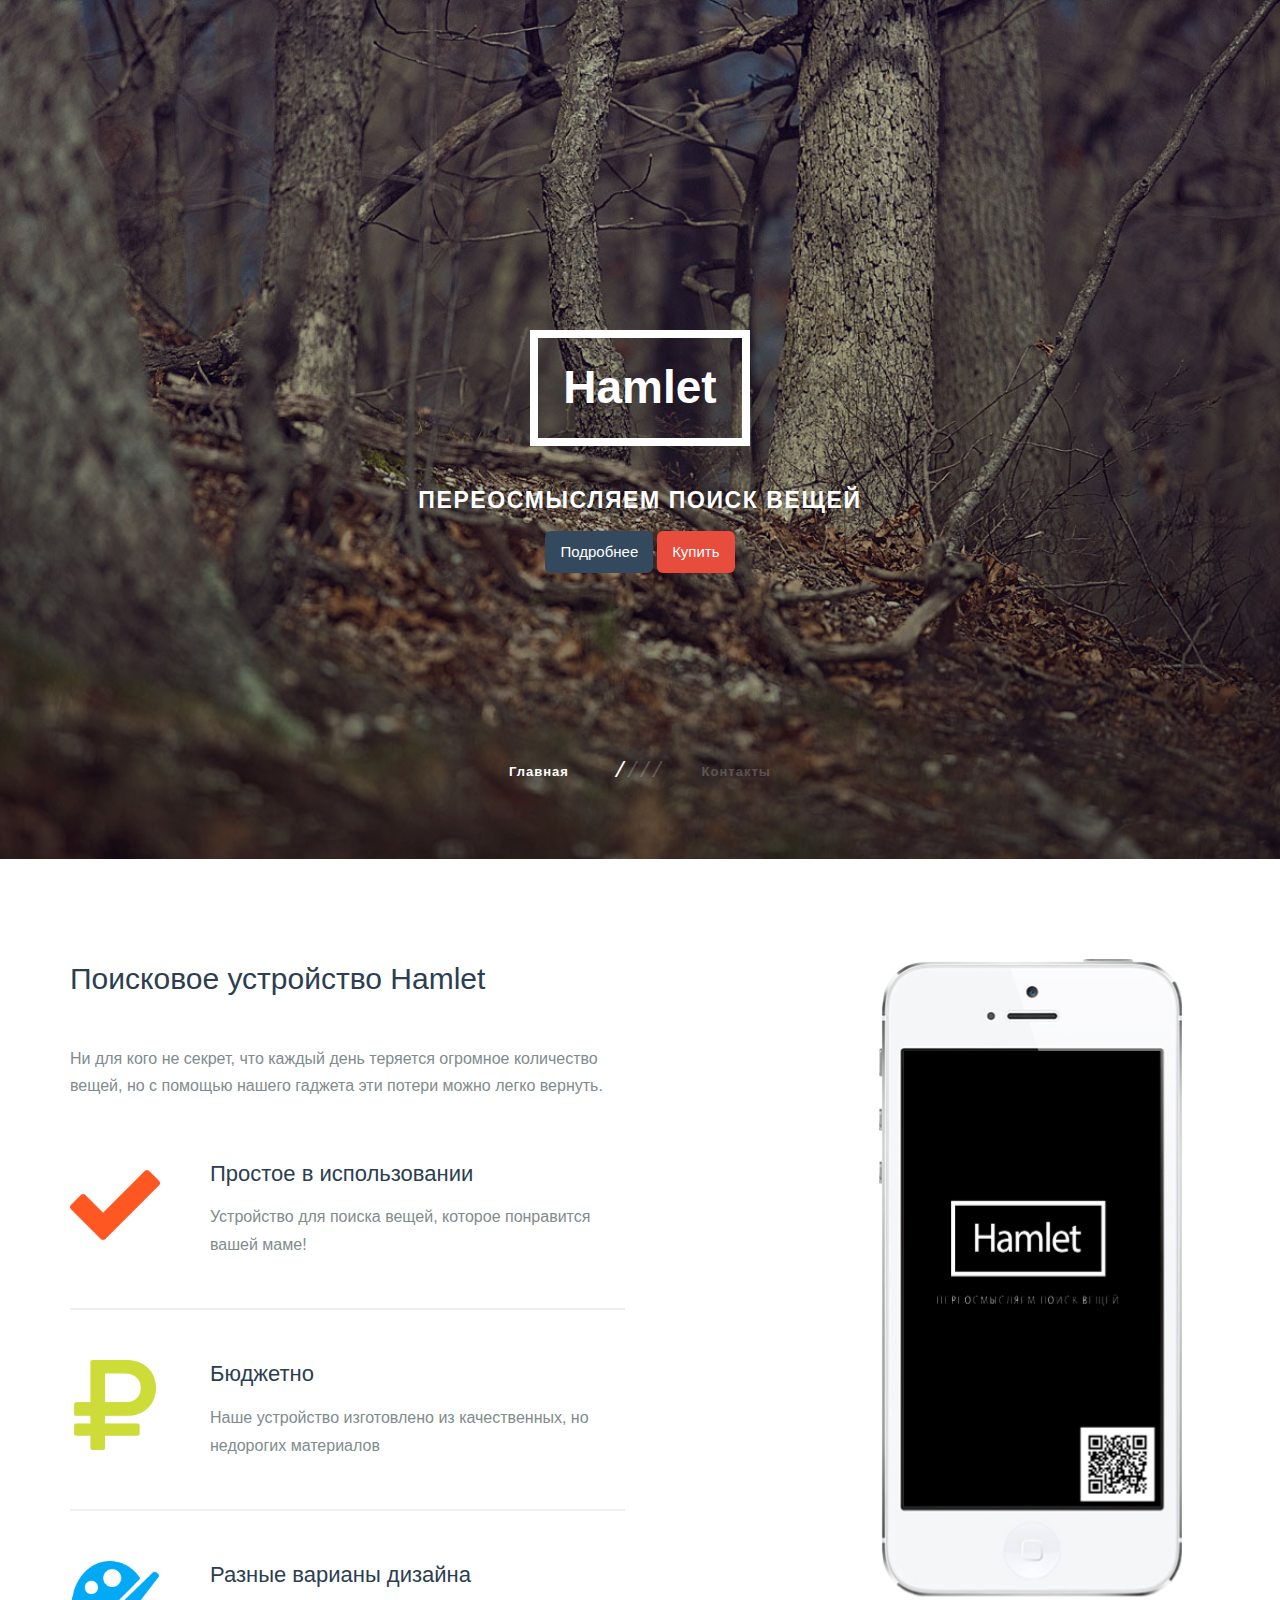
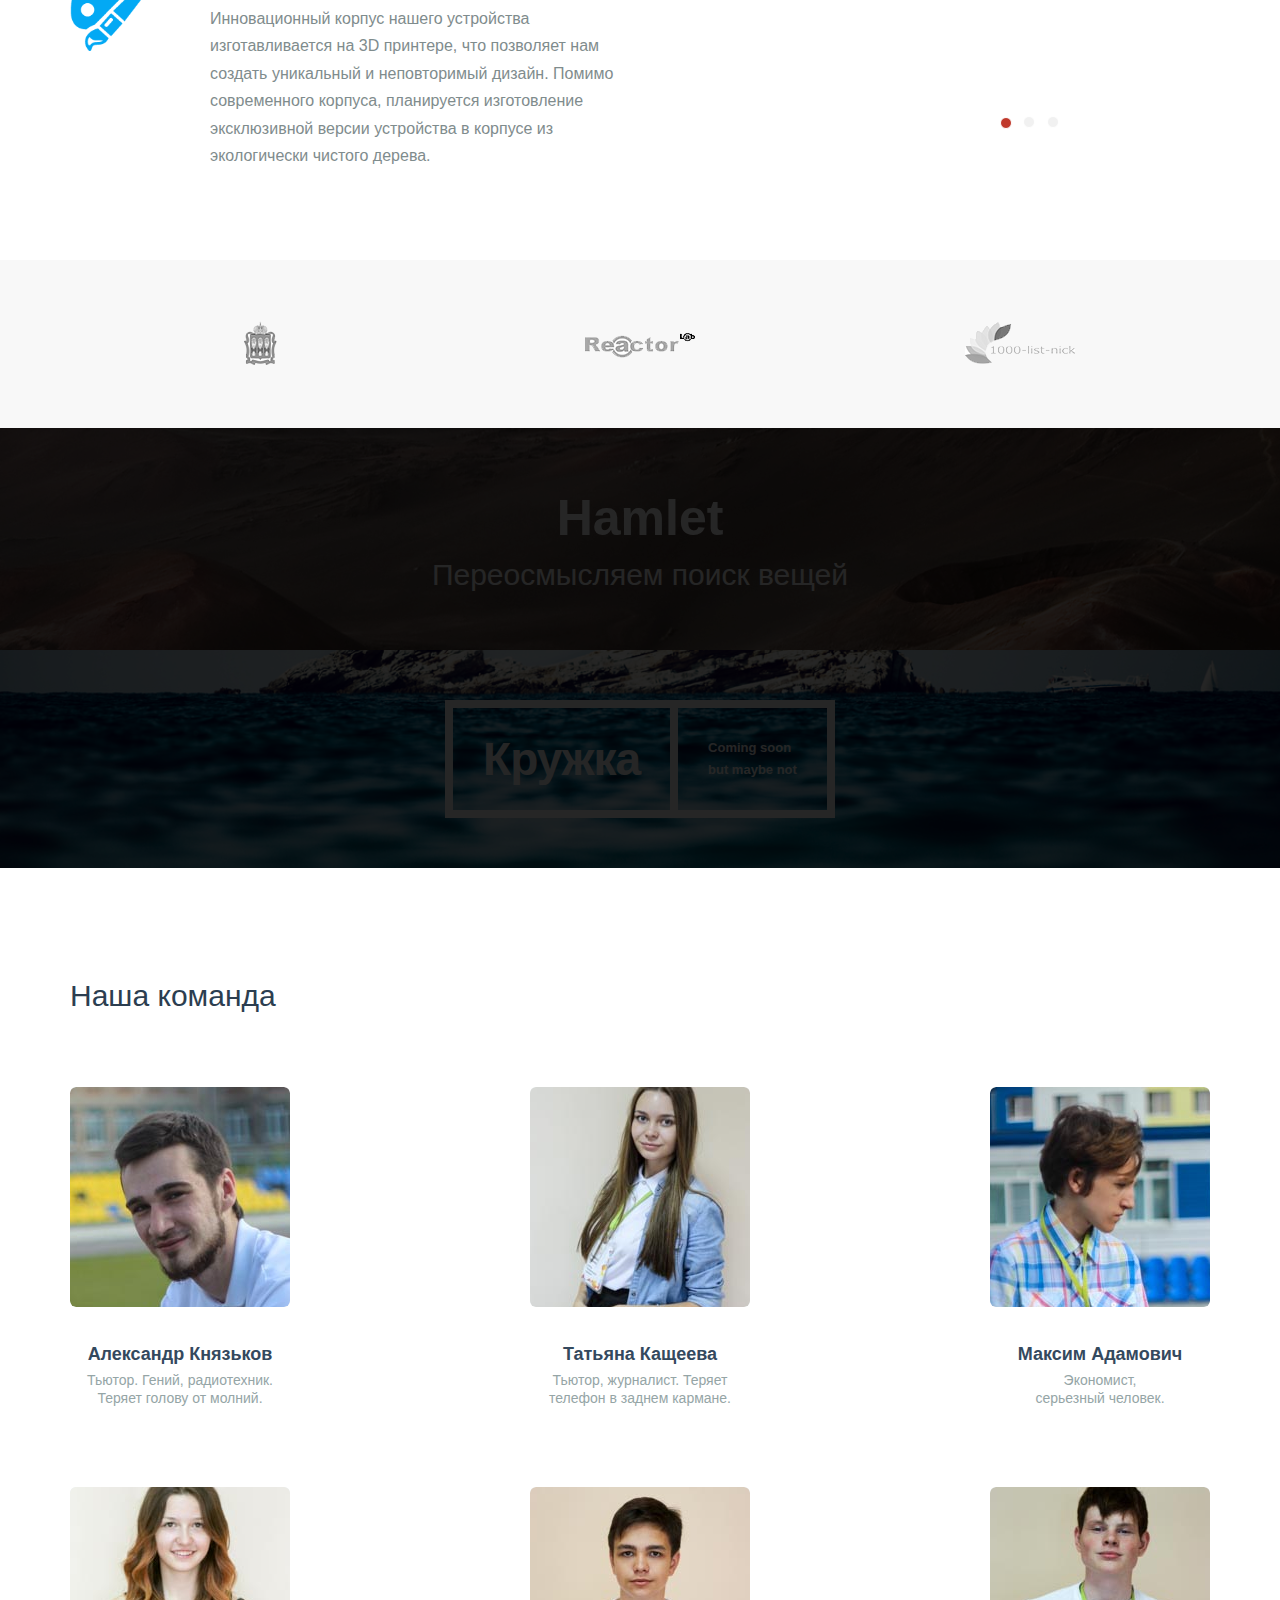
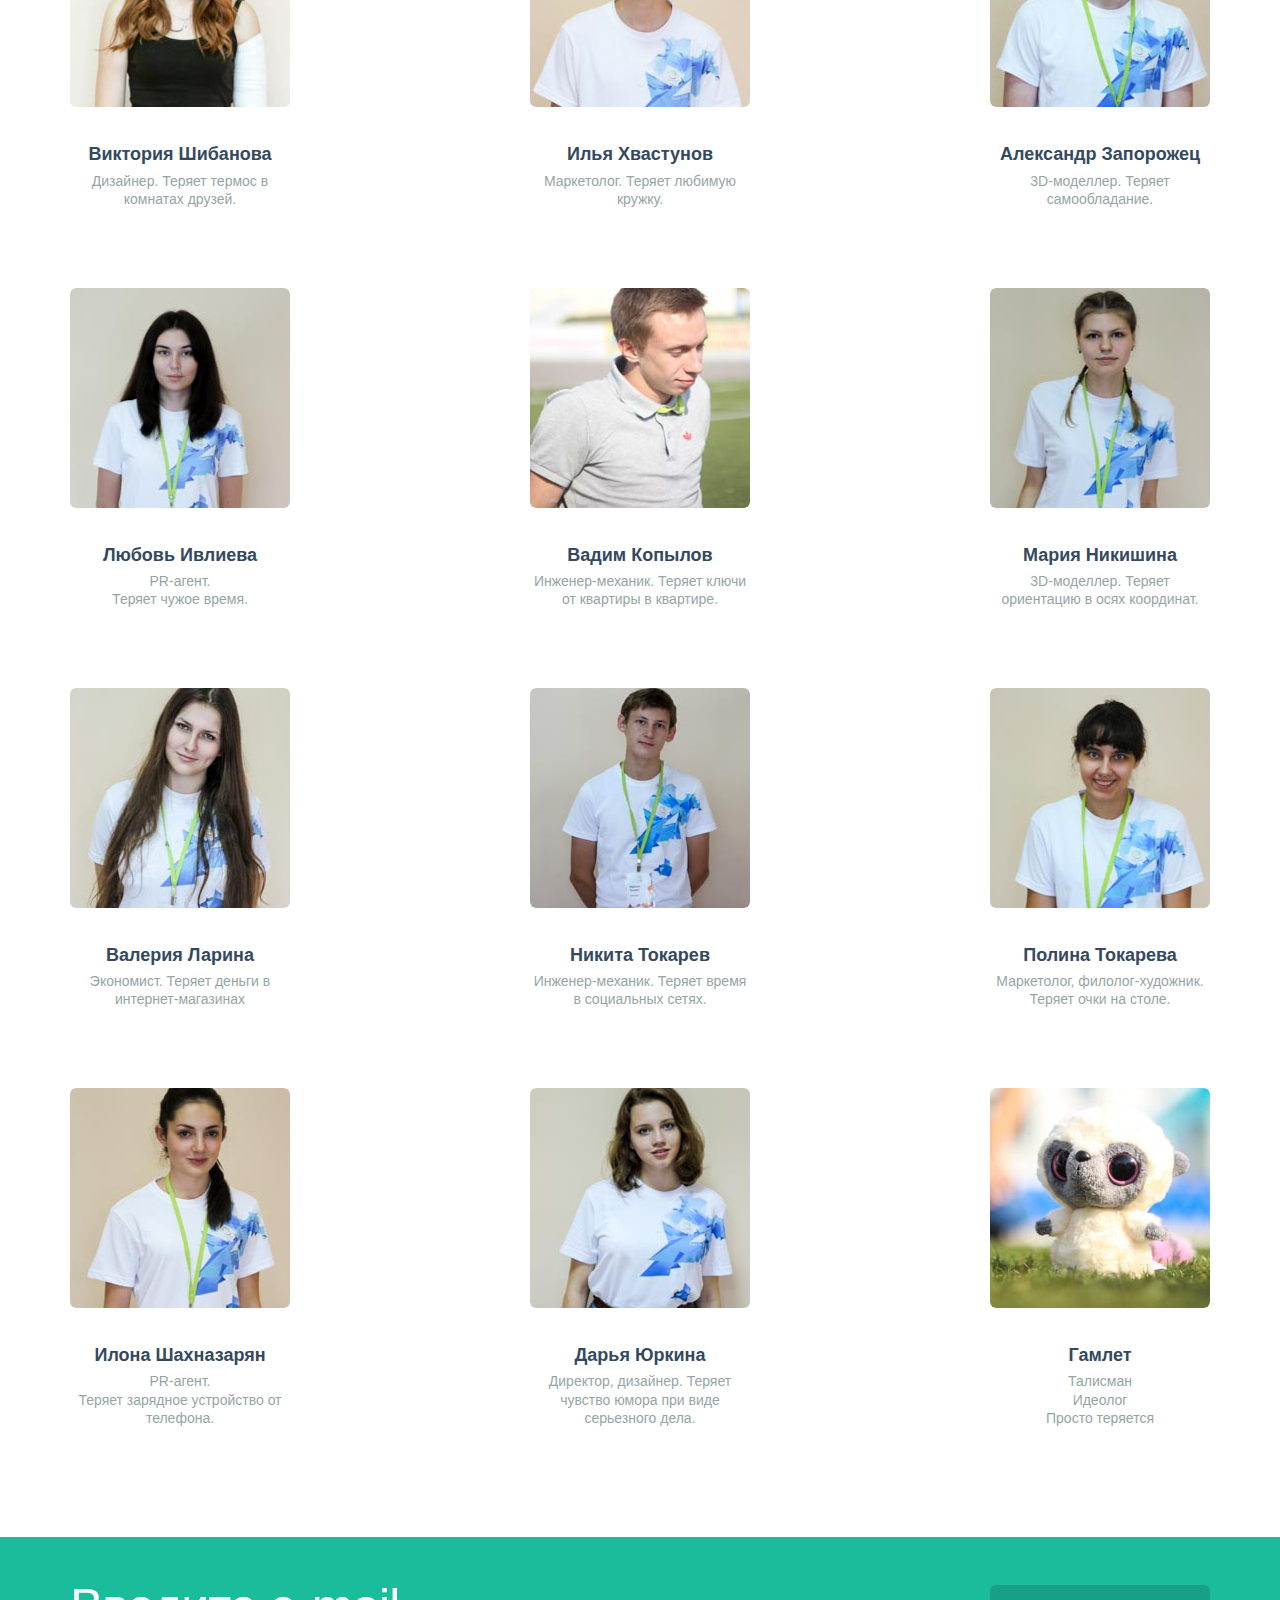
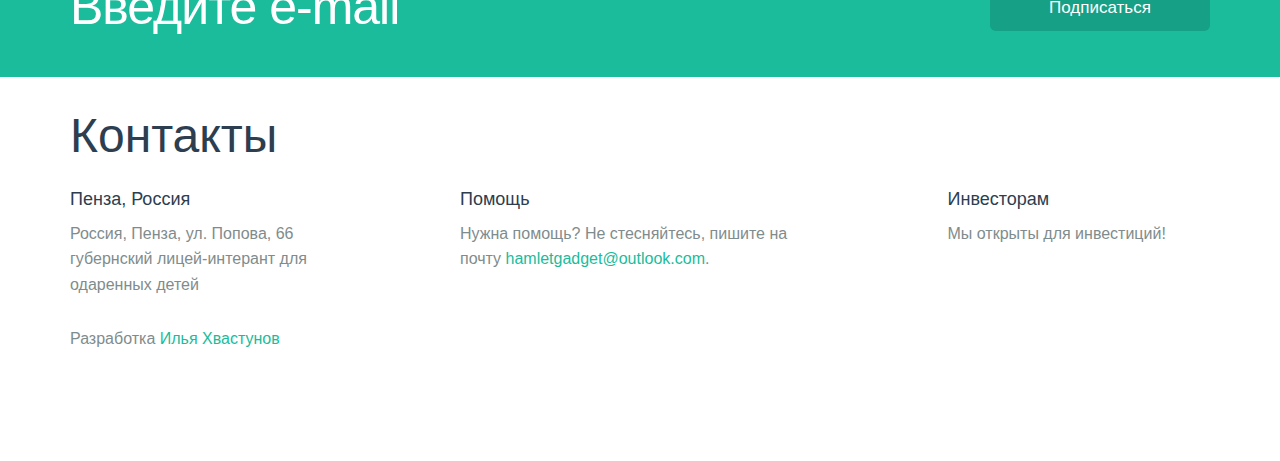
==== commit c82d39f0: "#2 Added Subscribe box" ====
--- a/index.html
+++ b/index.html
@@ -1,17 +1,17 @@
     <!DOCTYPE html>
     <!-- 
     ************ Project Description ************
-    Project name:
-    Short description:
-    Project theme:
-    Team:
-    Web-developer:
-    Notes:
+    Project name: Hamlet TeenГрад   
+    Short description: Hamlet TeenGrad Day One edition web page. 
+    Project theme: Hamlet Gadget
+    Team: Gadgets TeenGrad (Hamlet Gadget)
+    Web-developer: Ilya Khvastunov (khvastunov.github.io)
+    Notes: Have fun! Do it with fun!
     ************ Project Description ************ -->
     <html lang="en">
       <head>
         <meta charset="utf-8">
-        <title>Hamlet - Переосмысленный поиск вещей</title>
+        <title>Hamlet - Переосмысляем поиск вещей</title>
         <meta name="apple-mobile-web-app-capable" content="yes" />
         <meta name="viewport" content="width=device-width, initial-scale=1.0, maximum-scale=1.0, user-scalable=no" />
         <meta name="apple-mobile-web-app-status-bar-style" content="black" />
@@ -31,6 +31,7 @@
         <link rel="stylesheet" href="ui-kit/ui-kit-crew/css/ui-kit-styles.css">
         <link rel="stylesheet" href="ui-kit/ui-kit-contacts/css/ui-kit-styles.css">
         <link rel="stylesheet" href="ui-kit/ui-kit-footer/css/ui-kit-styles.css">
+        <link rel="stylesheet" href="common-files/css/style.css">
           
         <!-- end -->
       </head>
@@ -52,6 +53,14 @@
                 <p class="wide-text text-warning">Переосмысляем поиск вещей</p>
             </div>
         </div>
+        <div class="row">
+            <div class="col-sm-6 col-sm-offset-3">
+        <div class="btns">
+            <a class="btn btn-inverse" href="#features">Подробнее</a>
+            <a class="btn btn-danger" href="coming_soon/buy.html">Купить</a>
+        </div>
+            </div>
+        </div>
         <div class="nav-steps">
             <a href="#" class="active">Главная</a>
             <div class="steps-selectors">
@@ -112,12 +121,23 @@
         </div>
     </div>
 </section>
+            <!-- logos -->
+            <section class="logos">
+                <div class="container">
+                    <div><img src="common-files/img/logos/penza.png" alt="" weight="500">
+                    </div>
+                    <div><img src="common-files/img/logos/reactor.png" alt="">
+                    </div>
+                    <div><img src="common-files/img/logos/1000listnick.png" alt="">
+                    </div>
+                </div><!--/.container-->
+            </section>
 <section class="projects-2" id="projects">
     <div class="project-1 v-center">
         <div><!--v-center-->
             <div class="container">
                 <h1>Hamlet</h1>
-                <p>Переосмысленный поиск вещей</p>
+                <p>Переосмысляем поиск вещей</p>
             </div>
             <!--/.container-->
         </div>
@@ -128,7 +148,7 @@
             <div class="container">
                 <div class="hero-unit">
                     <h1>Кружка</h1>
-                    <p>Coming soon</p>
+                    <p>Coming soon <br>but maybe not</p>
                 </div>
             </div>
             <!--/.container-->
@@ -333,6 +353,22 @@
         </div>
     </div>
     <!--/.container-->
+</section>
+<section class="content-13 subscribe-form bg-turquoise">
+    <div class="container">
+        <div class="row">
+            <form  method="post" action="https://ymlp.com/subscribe.php?id=ghqmheegmgj" target="_blank">
+                <div class="col-sm-8">
+                    <input spellcheck="false" type="text" placeholder="Введите e-mail" name="YMP0">
+                </div>
+                <div class="col-sm-4">
+                    <button class="btn btn-large btn-primary" type="submit">
+                       Подписаться
+                    </button>
+                </div>
+            </form>
+        </div>
+    </div>
 </section>
 <section class="contacts-5" id="contacts">
     <div class="container">
@@ -354,6 +390,7 @@
                 <p>Мы открыты для инвестиций!</p>
             </div>
         </div>
+            <p>Разработка <a href="khvastuunov.github.io">Илья Хвастунов</a></p>
     </div>
 </section>
 
--- a/common-files/css/style.css
+++ b/common-files/css/style.css
@@ -0,0 +1,1239 @@
+.dropdown-arrow-inverse {
+  border-bottom-color: #34495e !important;
+  border-top-color: #34495e !important;
+}
+/* styles from flat-ui-free2.0.0-fix.less files */
+body {
+  color: #34495e;
+  font-family: "Helvetica Neue", Helvetica, Arial, sans-serif;
+  font-size: 14px;
+  line-height: 1.231;
+}
+input,
+button,
+select,
+textarea {
+  font-family: "Helvetica Neue", Helvetica, Arial, sans-serif;
+  font-size: 14px;
+}
+a {
+  color: #16a085;
+  text-decoration: none;
+  -webkit-transition: color 0.25s, background 0.25s;
+  -moz-transition: color 0.25s, background 0.25s;
+  -o-transition: color 0.25s, background 0.25s;
+  transition: color 0.25s, background 0.25s;
+}
+a:hover {
+  color: #1abc9c;
+  text-decoration: none;
+}
+h1,
+.h1 {
+  font-size: 48px /* 64px */;
+}
+h2,
+.h2 {
+  font-size: 41px /* 52px */;
+}
+h3,
+.h3 {
+  font-size: 32px /* 40px */;
+}
+h4,
+.h4 {
+  font-size: 23px /* 29px */;
+}
+h5,
+.h5 {
+  font-size: 21px /* 28px */;
+}
+h6,
+.h6 {
+  font-size: 19px /* 24px */;
+}
+h1,
+.h1,
+h2,
+.h2,
+h3,
+.h3,
+h4,
+.h4,
+h5,
+.h5,
+h6,
+.h6 {
+  line-height: 1.2em;
+}
+h1 {
+  font-weight: 700;
+}
+h2 {
+  font-weight: 700;
+  margin-bottom: 2px;
+}
+h3 {
+  font-weight: 700;
+  margin-bottom: 4px;
+  margin-top: 2px;
+}
+h4 {
+  font-weight: 500;
+  margin-top: 4px;
+}
+h5 {
+  font-weight: 500;
+}
+h6 {
+  font-weight: normal;
+}
+p {
+  font-size: 18.004px;
+  /* 18px */
+
+  line-height: 1.722169;
+  /* 31px */
+
+}
+.lead {
+  font-size: 28px;
+  /* 28px */
+
+  line-height: 1.4642745000000001;
+  /* 41px */
+
+  font-weight: 300;
+  margin-bottom: 20px;
+}
+small {
+  font-size: 84%;
+  /* 15px */
+
+  line-height: 2.050846;
+  /* 31px */
+
+}
+blockquote {
+  position: relative;
+  border-left: none;
+  padding-left: 19px;
+}
+blockquote p {
+  font-size: 20.006px;
+  line-height: 1.549829;
+  font-weight: normal;
+  margin-bottom: .4em;
+}
+blockquote small {
+  font-size: 18.004px;
+  line-height: 1.722169;
+  font-style: italic;
+  color: #34495e;
+}
+blockquote small:before {
+  content: "";
+}
+blockquote:before {
+  position: absolute;
+  left: 0;
+  width: 3px;
+  height: 100%;
+  top: 0;
+  bottom: 0;
+  background-color: #ebedee;
+  content: "";
+  -webkit-border-radius: 2px;
+  -moz-border-radius: 2px;
+  border-radius: 2px;
+}
+.img-rounded {
+  -webkit-border-radius: 5px;
+  -moz-border-radius: 5px;
+  border-radius: 5px;
+}
+.img-comment {
+  font-size: 14.994px;
+  line-height: 1.231;
+  font-style: italic;
+  margin: 24px 0;
+}
+.text-primary {
+  color: #1abc9c;
+}
+a.text-primary:hover,
+a.text-primary:focus {
+  color: #15967d;
+}
+.text-success {
+  color: #2ecc71;
+}
+a.text-success:hover,
+a.text-success:focus {
+  color: #25a35a;
+}
+.text-danger {
+  color: #e74c3c;
+}
+a.text-danger:hover,
+a.text-danger:focus {
+  color: #b93d30;
+}
+.text-warning {
+  color: #f1c40f;
+}
+a.text-warning:hover,
+a.text-warning:focus {
+  color: #c19d0c;
+}
+.text-info {
+  color: #3498db;
+}
+a.text-info:hover,
+a.text-info:focus {
+  color: #2a7aaf;
+}
+.text-inverse {
+  color: #ffffff;
+}
+a.text-inverse:hover,
+a.text-inverse:focus {
+  color: #cccccc;
+}
+.muted {
+  color: #bdc3c7;
+}
+a.muted:hover,
+a.muted:focus {
+  color: #979c9f;
+}
+footer {
+  background-color: transparent;
+}
+.input-append input {
+  -webkit-border-radius: 6px 0 0 6px;
+  -moz-border-radius: 6px 0 0 6px;
+  border-radius: 6px 0 0 6px;
+}
+.bg-white {
+  background-color: #ffffff;
+}
+.bg-black {
+  background-color: #000000;
+}
+.bg-turquoise {
+  background-color: #1abc9c;
+}
+.bg-green-sea {
+  background-color: #16a085;
+}
+.bg-emerland {
+  background-color: #2ecc71;
+}
+.bg-nephritis {
+  background-color: #27ae60;
+}
+.bg-peter-river {
+  background-color: #3498db;
+}
+.bg-belize-hole {
+  background-color: #2980b9;
+}
+.bg-amethyst {
+  background-color: #9b59b6;
+}
+.bg-wisteria {
+  background-color: #8e44ad;
+}
+.bg-wet-asphalt {
+  background-color: #34495e;
+}
+.bg-midnight-blue {
+  background-color: #2c3e50;
+}
+.bg-sun-flower {
+  background-color: #f1c40f;
+}
+.bg-orange {
+  background-color: #f39c12;
+}
+.bg-carrot {
+  background-color: #e67e22;
+}
+.bg-pumpkin {
+  background-color: #d35400;
+}
+.bg-alizarin {
+  background-color: #e74c3c;
+}
+.bg-pomegranate {
+  background-color: #c0392b;
+}
+.bg-clouds {
+  background-color: #ecf0f1;
+}
+.bg-silver {
+  background-color: #bdc3c7;
+}
+.bg-concrete {
+  background-color: #95a5a6;
+}
+.bg-asbestos {
+  background-color: #7f8c8d;
+}
+.bg-base {
+  background-color: #34495e;
+}
+.bg-firm {
+  background-color: #1abc9c;
+}
+.bg-success {
+  background-color: #2ecc71;
+}
+.bg-danger {
+  background-color: #e74c3c;
+}
+.bg-warning {
+  background-color: #f1c40f;
+}
+.bg-info {
+  background-color: #3498db;
+}
+.bordered {
+  border-style: solid;
+}
+.bordered.bg-turquoise {
+  border-color: #16a085;
+}
+.bordered.bg-emerland {
+  border-color: #27ae60;
+}
+.bordered.bg-peter-river {
+  border-color: #2980b9;
+}
+.bordered.bg-amethyst {
+  border-color: #8e44ad;
+}
+.bordered.bg-wet-asphalt {
+  border-color: #2c3e50;
+}
+.bordered.bg-sun-flower {
+  border-color: #f39c12;
+}
+.bordered.bg-carrot {
+  border-color: #d35400;
+}
+.bordered.bg-alizarin {
+  border-color: #c0392b;
+}
+.bordered.bg-clouds {
+  border-color: #bdc3c7;
+}
+.bordered.bg-concrete {
+  border-color: #7f8c8d;
+}
+body {
+  overflow-x: hidden;
+  color: #7f8c8d;
+  line-height: 1.29;
+}
+@media (max-width: 767px) {
+  body {
+    padding-right: 0;
+    padding-left: 0;
+  }
+}
+li {
+  line-height: 20px;
+}
+.btn {
+  -webkit-border-radius: 6px;
+  -moz-border-radius: 6px;
+  border-radius: 6px;
+  line-height: 22px;
+  -webkit-transition: color 0.25s, background 0.25s;
+  -moz-transition: color 0.25s, background 0.25s;
+  -o-transition: color 0.25s, background 0.25s;
+  transition: color 0.25s, background 0.25s;
+}
+.btn.btn-large {
+  font-size: 17px;
+  padding: 12px 18px;
+}
+.btn > [class^="fui-"] {
+  margin-left: 4px;
+  margin-right: 4px;
+  line-height: inherit;
+  display: inline-block;
+  vertical-align: top;
+}
+.input-group-btn .btn {
+  background: #bdc3c7;
+  line-height: 9px 12px 10px;
+  line-height: 22px;
+  border: 0;
+  margin: 0;
+  color: #fff;
+  margin-left: 0 !important;
+  padding-left: 10px;
+  padding-right: 12px;
+}
+.input-group-btn .btn:hover {
+  background: #cacfd2;
+}
+textarea,
+input[type="text"],
+input[type="password"],
+input[type="datetime"],
+input[type="datetime-local"],
+input[type="date"],
+input[type="month"],
+input[type="time"],
+input[type="week"],
+input[type="number"],
+input[type="email"],
+input[type="url"],
+input[type="search"],
+input[type="tel"],
+input[type="color"],
+.uneditable-input {
+  outline: none;
+}
+.form-group {
+  margin-bottom: 10px;
+}
+label {
+  line-height: 20px;
+}
+.carousel {
+  line-height: 1;
+}
+.hero-unit h1 {
+  margin-bottom: 0;
+  font-size: 60px;
+  line-height: 1;
+  letter-spacing: -1px;
+  color: inherit;
+}
+h4,
+h5,
+h6 {
+  margin-top: 10px;
+  margin-bottom: 10px;
+}
+p {
+  margin-bottom: 10px;
+}
+.page-wrapper {
+  position: relative;
+  z-index: 2;
+  background: #fff;
+}
+.header-background {
+  position: absolute;
+  top: 0;
+  left: 0;
+  right: 0;
+  bottom: 0;
+}
+.loaded .page-wrapper,
+.loaded .header-antiflicker,
+.loaded body > header .header-background {
+  -webkit-transform: translate3d(0, 0, 0);
+  -moz-transform: translate3d(0, 0, 0);
+  -o-transform: translate3d(0, 0, 0);
+  transform: translate3d(0, 0, 0);
+  -webkit-transition: all 0.33s cubic-bezier(0.694, 0.0482, 0.335, 1);
+  -moz-transition: all 0.33s cubic-bezier(0.694, 0.0482, 0.335, 1);
+  -o-transition: all 0.33s cubic-bezier(0.694, 0.0482, 0.335, 1);
+  transition: all 0.33s cubic-bezier(0.694, 0.0482, 0.335, 1);
+}
+.loaded.nav-visible .page-wrapper,
+.loaded.nav-visible .navbar.navbar-fixed-top,
+.loaded.nav-visible .header-antiflicker,
+.loaded.nav-visible body > header .header-background {
+  -webkit-transform: translate3d(-230px, 0, 0);
+  -moz-transform: translate3d(-230px, 0, 0);
+  -o-transform: translate3d(-230px, 0, 0);
+  transform: translate3d(-230px, 0, 0);
+}
+.loaded.no-csstransitions .page-wrapper,
+.loaded.no-csstransitions .header-antiflicker {
+  left: 0;
+}
+.loaded.no-csstransitions.nav-visible .page-wrapper,
+.loaded.no-csstransitions.nav-visible .navbar.navbar-fixed-top,
+.loaded.no-csstransitions.nav-visible .header-antiflicker {
+  left: -230px !important;
+  right: auto;
+}
+.carousel-indicators {
+  width: 100%;
+}
+[class^="fui-"] {
+  display: inline-block;
+  vertical-align: middle;
+}
+body > section,
+header,
+footer {
+  position: relative;
+  -webkit-box-sizing: border-box;
+  -moz-box-sizing: border-box;
+  box-sizing: border-box;
+}
+@media (max-width: 767px) {
+  body > section,
+  header,
+  footer {
+    padding-right: 5px;
+    padding-left: 5px;
+  }
+}
+img {
+  width: auto\9;
+  height: auto;
+  max-width: 100%;
+  vertical-align: middle;
+  border: 0;
+  -ms-interpolation-mode: bicubic;
+}
+h1,
+.h1,
+h2,
+.h2,
+h3,
+.h3,
+h4,
+.h4,
+h5,
+.h5,
+h6,
+.h6 {
+  font-family: "Helvetica Neue", Helvetica, Arial, sans-serif;
+  color: #2c3e50;
+}
+h1 {
+  font-weight: normal;
+}
+h3 {
+  font-weight: normal;
+}
+img {
+  -webkit-backface-visibility: hidden;
+}
+textarea,
+input[type="text"],
+input[type="password"],
+input[type="datetime"],
+input[type="datetime-local"],
+input[type="date"],
+input[type="month"],
+input[type="time"],
+input[type="week"],
+input[type="number"],
+input[type="email"],
+input[type="url"],
+input[type="search"],
+input[type="tel"],
+input[type="color"],
+.uneditable-input {
+  font-family: "Helvetica Neue", Helvetica, Arial, sans-serif;
+  font-size: 16px;
+  font-weight: normal;
+  color: #7f8c8d;
+}
+a:hover,
+button:hover,
+a:focus,
+button:focus,
+a:active,
+button:active {
+  outline: none;
+}
+.navbar {
+  left: 0;
+  right: 0;
+}
+.navbar .brand {
+  padding: 23px 28px 24px 0;
+  float: left;
+}
+.navbar .subnav {
+  display: none;
+}
+.navbar a {
+  -webkit-transition: color 0.25s, background 0.25s;
+  -moz-transition: color 0.25s, background 0.25s;
+  -o-transition: color 0.25s, background 0.25s;
+  transition: color 0.25s, background 0.25s;
+}
+.navbar .navbar-collapse {
+  padding-left: 0;
+  padding-right: 0;
+}
+.navbar .nav > li {
+  float: left;
+}
+.navbar .nav > li > a:hover,
+.navbar .nav > li > a:focus {
+  background: none;
+}
+.navbar .navbar-toggle {
+  margin: 26px 0 10px;
+  color: white;
+  background: none;
+  padding: 0;
+  width: 30px;
+  height: 30px;
+  background: url("../../../common-files/icons/menu-icon.png") 50% no-repeat;
+  -webkit-border-radius: 0;
+  -moz-border-radius: 0;
+  border-radius: 0;
+}
+.navbar .navbar-toggle:before {
+  display: none;
+}
+.navbar .navbar-form .btn {
+  height: auto;
+  line-height: 22px;
+  padding-top: 10px;
+  padding-bottom: 10px;
+}
+.navbar .nav > li > a > [class*="fui-"] {
+  font-size: 24px;
+  margin: -10px 0 0;
+  position: relative;
+  top: 4px;
+}
+.navbar.navbar-fixed-top {
+  -webkit-transform: translate3d(0, 0, 0);
+  -moz-transform: translate3d(0, 0, 0);
+  -o-transform: translate3d(0, 0, 0);
+  transform: translate3d(0, 0, 0);
+  max-width: 1170px;
+  margin: 0 auto;
+}
+.loaded .navbar.navbar-fixed-top {
+  -webkit-transition: all 0.33s cubic-bezier(0.694, 0.0482, 0.335, 1);
+  -moz-transition: all 0.33s cubic-bezier(0.694, 0.0482, 0.335, 1);
+  -o-transition: all 0.33s cubic-bezier(0.694, 0.0482, 0.335, 1);
+  transition: all 0.33s cubic-bezier(0.694, 0.0482, 0.335, 1);
+}
+@media (min-width: 768px) and (max-width: 991px) {
+  .navbar-collapse.collapse {
+    display: none !important;
+  }
+  .navbar-toggle {
+    display: block;
+  }
+  .navbar-header {
+    float: none;
+  }
+}
+.header-19 .navbar-collapse.collapse,
+.header-16 .navbar-collapse.collapse {
+  display: none !important;
+}
+@media (max-width: 991px) {
+  body .navbar-collapse {
+    width: 230px;
+    position: fixed;
+    top: 0;
+    right: 0;
+    bottom: 0;
+    height: 100% !important;
+    z-index: 1;
+  }
+}
+@media (min-width: 992px) {
+  body > .collapse.navbar-collapse {
+    display: none !important;
+  }
+}
+body .navbar-collapse#header-19,
+body .navbar-collapse#header-16 {
+  width: 230px;
+  position: fixed;
+  top: 0;
+  right: 0;
+  bottom: 0;
+  height: 100% !important;
+  z-index: 1;
+}
+body > .navbar-collapse {
+  padding: 25px 0;
+  overflow: auto;
+  background: #222527;
+  min-height: 100%;
+}
+body > .navbar-collapse::-webkit-scrollbar {
+  display: none;
+}
+body > .navbar-collapse .pull-right,
+body > .navbar-collapse .pull-left {
+  float: none !important;
+}
+body > .navbar-collapse .nav {
+  margin: 0 0 10px;
+}
+body > .navbar-collapse .nav > li {
+  margin: 0;
+}
+body > .navbar-collapse .nav > li > a {
+  display: block;
+  padding: 12px 35px;
+  border-bottom: 2px solid #24292d;
+  font-size: 13px;
+  font-weight: normal;
+  letter-spacing: 1px;
+  color: #5b5e61;
+  text-transform: uppercase;
+}
+body > .navbar-collapse .nav > li > a:hover,
+body > .navbar-collapse .nav > li > a:focus,
+body > .navbar-collapse .nav > li > a.active {
+  color: #ffffff;
+}
+body > .navbar-collapse .nav > li > a:hover,
+body > .navbar-collapse .nav > li > a:focus {
+  background: none;
+}
+body > .navbar-collapse .nav > li.active > a {
+  color: #ffffff;
+}
+body > .navbar-collapse .nav > li.active > a:hover,
+body > .navbar-collapse .nav > li.active > a:focus,
+body > .navbar-collapse .nav > li.active > a.active {
+  color: #ffffff;
+}
+body > .navbar-collapse .subnav {
+  display: block;
+  list-style: none;
+  margin: 0;
+  padding: 0;
+}
+body > .navbar-collapse .subnav li > a {
+  display: block;
+  margin: 0;
+  padding: 7px 35px;
+  font-size: 13px;
+  font-weight: normal;
+  color: #5b5e61;
+  text-transform: capitalize;
+}
+body > .navbar-collapse .subnav li > a:hover,
+body > .navbar-collapse .subnav li > a:focus,
+body > .navbar-collapse .subnav li > a.active {
+  color: #ffffff;
+}
+body > .navbar-collapse .navbar-form,
+body > .navbar-collapse .navbar-search {
+  padding: 10px 35px;
+  margin: 0;
+  border-bottom: 0 none;
+  border-top: 0 none;
+  box-shadow: none;
+}
+body > .navbar-collapse .navbar-form:focus,
+body > .navbar-collapse .navbar-search:focus {
+  outline: 0 none;
+}
+body > .navbar-collapse .navbar-form .btn,
+body > .navbar-collapse .navbar-search .btn,
+body > .navbar-collapse .navbar-form .btn-primary,
+body > .navbar-collapse .navbar-search .btn-primary {
+  height: 30px;
+  line-height: 20px;
+  font-size: 15px;
+  color: #5b5e61;
+  background: none;
+  padding: 0;
+}
+body > .navbar-collapse .navbar-form .btn:hover,
+body > .navbar-collapse .navbar-search .btn:hover,
+body > .navbar-collapse .navbar-form .btn-primary:hover,
+body > .navbar-collapse .navbar-search .btn-primary:hover {
+  color: #fff;
+}
+.delimiter {
+  margin-top: 200px;
+}
+.delimiter.line {
+  margin-top: 150px;
+  margin-bottom: 150px;
+  border-top: 2px solid #ebedee;
+}
+header {
+  padding-top: 100px;
+  padding-bottom: 70px;
+  z-index: 100;
+}
+header .brand {
+  font-size: 25px;
+  font-weight: normal;
+  color: #34495e;
+  font-family: "Helvetica Neue", Helvetica, Arial, sans-serif;
+  font-weight: 800;
+  letter-spacing: -1px;
+  color: #2c3e50;
+}
+header .brand img:first-child {
+  float: left;
+  margin: -10px 15px 0 0;
+}
+section * {
+  z-index: 2;
+}
+.background {
+  position: absolute;
+  left: 0;
+  top: 0;
+  right: 0;
+  bottom: 0;
+  z-index: 1;
+  background: 50% 50% no-repeat;
+  -webkit-background-size: cover;
+  -moz-background-size: cover;
+  -o-background-size: cover;
+  background-size: cover;
+  opacity: 20;
+  filter: alpha(opacity=2000);
+  opacity: 0.2;
+  filter: alpha(opacity=20);
+}
+.container {
+  position: relative;
+  z-index: 2;
+}
+@media (max-width: 767px) {
+  header {
+    -webkit-box-sizing: border-box;
+    -moz-box-sizing: border-box;
+    box-sizing: border-box;
+  }
+}
+/* header */
+/**
+ * Header 2 stylesheet  
+ * */
+.header-2 {
+  z-index: 100;
+  left: 0;
+  top: 0;
+  width: 100%;
+  padding-top: 0;
+  padding-bottom: 0;
+}
+.header-2 > .container {
+  position: relative;
+}
+.header-2 .navbar {
+  position: absolute;
+  z-index: 2;
+  top: 55px;
+  font-family: "Helvetica Neue", Helvetica, Arial, sans-serif;
+}
+.header-2 .navbar.navbar-fixed-top {
+  position: fixed;
+}
+.header-2 .navbar .brand {
+  font-size: 25px;
+  font-weight: normal;
+  color: #ffffff;
+  font-weight: 800;
+  font-family: "Helvetica Neue", Helvetica, Arial, sans-serif;
+}
+.header-2 .navbar .brand img:first-child {
+  float: left;
+  margin: -10px 15px 0 0;
+}
+.header-2 .navbar .nav > li {
+  margin-left: 35px;
+}
+.header-2 .navbar .nav > li:first-child {
+  margin-left: 0;
+}
+.header-2 .navbar .nav > li > a {
+  padding: 32px 0 30px;
+  font-size: 17px;
+  font-weight: normal;
+  font-weight: 500;
+  letter-spacing: 1px;
+  color: #ffffff;
+}
+.header-2 .navbar .nav > li > a:hover,
+.header-2 .navbar .nav > li > a:focus,
+.header-2 .navbar .nav > li > a.active {
+  color: #506e8c;
+}
+.header-2 .navbar .nav > li.active > a {
+  color: #506e8c;
+}
+.header-2 .navbar .nav > li.active > a:hover,
+.header-2 .navbar .nav > li.active > a:focus,
+.header-2 .navbar .nav > li.active > a.active {
+  color: #405870;
+}
+.header-2-sub {
+  z-index: 50;
+  left: 0;
+  width: 100%;
+  position: relative;
+  padding-top: 215px;
+  padding-bottom: 115px;
+  color: white;
+  text-align: center;
+}
+@media (max-width: 991px) {
+  .header-2-sub {
+    padding-top: 165px;
+  }
+}
+.header-2-sub .hero-unit {
+  margin: 0;
+  padding: 0;
+  background: transparent;
+}
+.header-2-sub .hero-unit h1 {
+  margin: 0 0 18px;
+  font-size: 30px;
+  font-weight: normal;
+  color: #ffffff;
+  font-weight: 300;
+  line-height: 40px;
+}
+.header-2-sub .hero-unit p {
+  font-size: 13px;
+  font-weight: normal;
+  color: #506e8c;
+  font-weight: 800;
+  letter-spacing: 2px;
+}
+.header-2-sub .btns {
+  display: inline-block;
+  margin-top: 15px;
+}
+@media (max-width: 480px) {
+  .header-2-sub .btns {
+    margin-top: 48px;
+    display: block;
+  }
+}
+.header-2-sub .btns .btn {
+  min-width: 160px;
+  float: left;
+}
+@media (max-width: 480px) {
+  .header-2-sub .btns .btn {
+    float: none;
+    display: block;
+    margin-top: 10px;
+  }
+  .header-2-sub .btns .btn:first-child {
+    margin-top: 0;
+  }
+}
+.header-2-sub .btns .btn + .btn {
+  margin-left: 20px;
+}
+@media (max-width: 480px) {
+  .header-2-sub .btns .btn + .btn {
+    margin-left: 0;
+  }
+}
+.header-2-sub .btn.btn-inverse {
+  background-color: #3c556e;
+}
+.header-2-sub .btn.btn-inverse:hover,
+.header-2-sub .btn.btn-inverse:focus {
+  background-color: #63778b;
+}
+.header-2-sub .btn.btn-inverse:active,
+.header-2-sub .btn.btn-inverse.active {
+  background-color: #33485e;
+}
+.header-2-sub .btn.btn-danger {
+  background-color: #c0392b;
+}
+.header-2-sub .btn.btn-danger:hover,
+.header-2-sub .btn.btn-danger:focus {
+  background-color: #cd6155;
+}
+.header-2-sub .btn.btn-danger:active,
+.header-2-sub .btn.btn-danger.active {
+  background-color: #a33025;
+}
+/* content */
+/**
+ * Content 10 stylesheet  
+ * */
+.content-10 {
+  padding-top: 130px;
+  padding-bottom: 125px;
+  position: relative;
+}
+.content-10 .carousel {
+  margin-bottom: 0;
+  display: inline-block;
+  text-align: center;
+}
+@media (max-width: 767px) {
+  .content-10 .carousel {
+    margin-top: 80px;
+  }
+}
+.content-10 .carousel .item img {
+  margin: 0 auto;
+}
+.content-10 .carousel .carousel-indicators {
+  position: static;
+  text-align: center;
+  margin: 0;
+  padding-top: 40px;
+}
+.content-10 .carousel .carousel-indicators li {
+  display: inline-block;
+  float: none;
+  width: 12px;
+  height: 12px;
+  margin-left: 7px;
+  text-indent: -999px;
+  background-color: #f1f1f1;
+  border-radius: 50%;
+  cursor: pointer;
+}
+.content-10 .carousel .carousel-indicators li:first-child {
+  margin-left: 0;
+}
+.content-10 .carousel .carousel-indicators .active {
+  background-color: #c0392b;
+}
+.content-10 .carousel .item {
+  -webkit-transition: 0.6s ease-in-out opacity;
+  -moz-transition: 0.6s ease-in-out opacity;
+  -o-transition: 0.6s ease-in-out opacity;
+  transition: 0.6s ease-in-out opacity;
+  left: 0!important;
+}
+.content-10 .carousel .item.active.left,
+.content-10 .carousel .item.active.right {
+  opacity: 0;
+  z-index: 2;
+}
+.content-10 .carousel .item.next {
+  opacity: 1;
+  z-index: 1;
+}
+.content-10 h3 {
+  font-size: 30px;
+  font-weight: normal;
+  color: #2c3e50;
+  font-family: "Helvetica Neue", Helvetica, Arial, sans-serif;
+  margin-bottom: 48px;
+  font-weight: 300;
+}
+.content-10 p {
+  font-size: 16px;
+  font-weight: normal;
+  color: #7f8c8d;
+}
+.content-10 .features .box {
+  position: relative;
+  padding-left: 140px;
+  padding-top: 50px;
+  margin-top: 50px;
+  min-height: 100px;
+  border-top: 2px solid #ecf0f1;
+}
+.content-10 .features .box.first,
+.content-10 .features .box:first-child,
+.content-10 .features .box:first-of-type {
+  margin-top: 0;
+  border-top: 0;
+}
+.content-10 .features .box > img {
+  position: absolute;
+  left: 0;
+  top: 50px;
+}
+.content-10 .features h6 {
+  text-transform: none;
+  font-size: 22px;
+  font-weight: normal;
+  color: #2c3e50;
+  font-family: "Helvetica Neue", Helvetica, Arial, sans-serif;
+  font-weight: 500;
+  margin-top: 0;
+  margin-bottom: 15px;
+  line-height: 1.3;
+}
+.content-10 .features p {
+  font-size: 16px;
+  font-weight: normal;
+  color: #7f8c8d;
+}
+/* footer */
+/**
+ * Footer 1 stylesheet  
+ * */
+.footer-1 {
+  padding-top: 85px;
+  padding-bottom: 85px;
+  font-size: 14px;
+  color: #bdc3c7;
+}
+.footer-1 .lead {
+  margin-bottom: 15px;
+  margin-top: -10px;
+  font-size: 22px;
+  font-weight: normal;
+  color: #ffffff;
+  font-weight: 300;
+  letter-spacing: -1px;
+}
+.footer-1 .lead b {
+  font-weight: 500;
+}
+.footer-1 .social-btns {
+  margin-top: 15px;
+}
+@media (max-width: 991px) {
+  .footer-1 .social-btns {
+    margin-bottom: 25px;
+  }
+}
+.footer-1 .btn.btn-danger {
+  background-color: #c0392b;
+}
+.footer-1 .btn.btn-danger:hover,
+.footer-1 .btn.btn-danger:focus {
+  background-color: #cd6155;
+}
+.footer-1 .btn.btn-danger:active,
+.footer-1 .btn.btn-danger.active {
+  background-color: #a33025;
+}
+.footer-1 a {
+  color: #bdc3c7;
+  font-weight: normal;
+}
+.footer-1 a:hover,
+.footer-1 a:focus,
+.footer-1 a.active {
+  color: #979c9f;
+}
+.footer-1 nav h6 {
+  margin: 0 0 20px;
+  font-size: 16px;
+  font-weight: normal;
+  color: #ffffff;
+  line-height: 16px;
+  font-family: "Helvetica Neue", Helvetica, Arial, sans-serif;
+  text-transform: none;
+}
+.footer-1 nav ul {
+  list-style: none;
+  margin: 0;
+  padding: 0;
+  font-size: 16px;
+  font-weight: normal;
+  color: #bdc3c7;
+}
+.footer-1 nav ul li {
+  margin-bottom: 5px;
+}
+.footer-1 .buy-btn {
+  text-align: center;
+}
+.footer-1 .buy-btn a.btn {
+  font-size: 15px;
+  font-weight: normal;
+  color: #ffffff;
+}
+.footer-1 .buy-btn .btn {
+  margin-bottom: 17px;
+}
+.footer-1 .additional-links {
+  border-top: 1px solid #374859;
+  padding-top: 17px;
+  font-size: 14px;
+  font-weight: normal;
+  color: #95a5a6;
+}
+@media (max-width: 767px) {
+  .footer-1 .additional-links {
+    margin-top: 17px;
+    margin-bottom: 0;
+  }
+}
+.footer-1 .additional-links a {
+  margin-right: 10px;
+  color: #95a5a6;
+}
+.footer-1 .additional-links a:hover,
+.footer-1 .additional-links a:focus,
+.footer-1 .additional-links a.active {
+  color: #778485;
+}
+@media (max-width: 767px) {
+  .footer-1 .col-sm-6 {
+    margin-bottom: 20px;
+  }
+  .footer-1 nav .col-sm-2,
+  .footer-1 .buy-btn {
+    float: left;
+    width: 30%;
+    margin-left: 5%;
+  }
+  .footer-1 nav .col-sm-2:first-child {
+    margin-left: 0;
+  }
+}
+@media (max-width: 480px) {
+  .footer-1 {
+    padding-top: 35px;
+    padding-bottom: 35px;
+  }
+  .footer-1 .buy-btn {
+    float: none;
+    clear: both;
+    width: auto;
+    padding-top: 15px;
+    margin: 0;
+  }
+  .footer-1 .buy-btn .btn {
+    margin: 0 0 10px;
+  }
+  .footer-1 nav .col-sm-2 {
+    width: 47%;
+    margin-left: 6%;
+  }
+}
+.content-10 {
+  padding-top: 100px;
+  padding-bottom: 80px;
+}
+.logos {
+  background: #f8f8f8;
+  padding-top: 60px;
+  padding-bottom: 60px;
+}
+@media (max-width: 767px) {
+  .logos {
+    padding-top: 20px;
+    padding-bottom: 20px;
+  }
+}
+@media (max-width: 480px) {
+  .logos {
+    display: none;
+  }
+}
+.logos > .container {
+  display: table;
+}
+.logos > .container > div {
+  display: table-cell;
+  text-align: center;
+}
